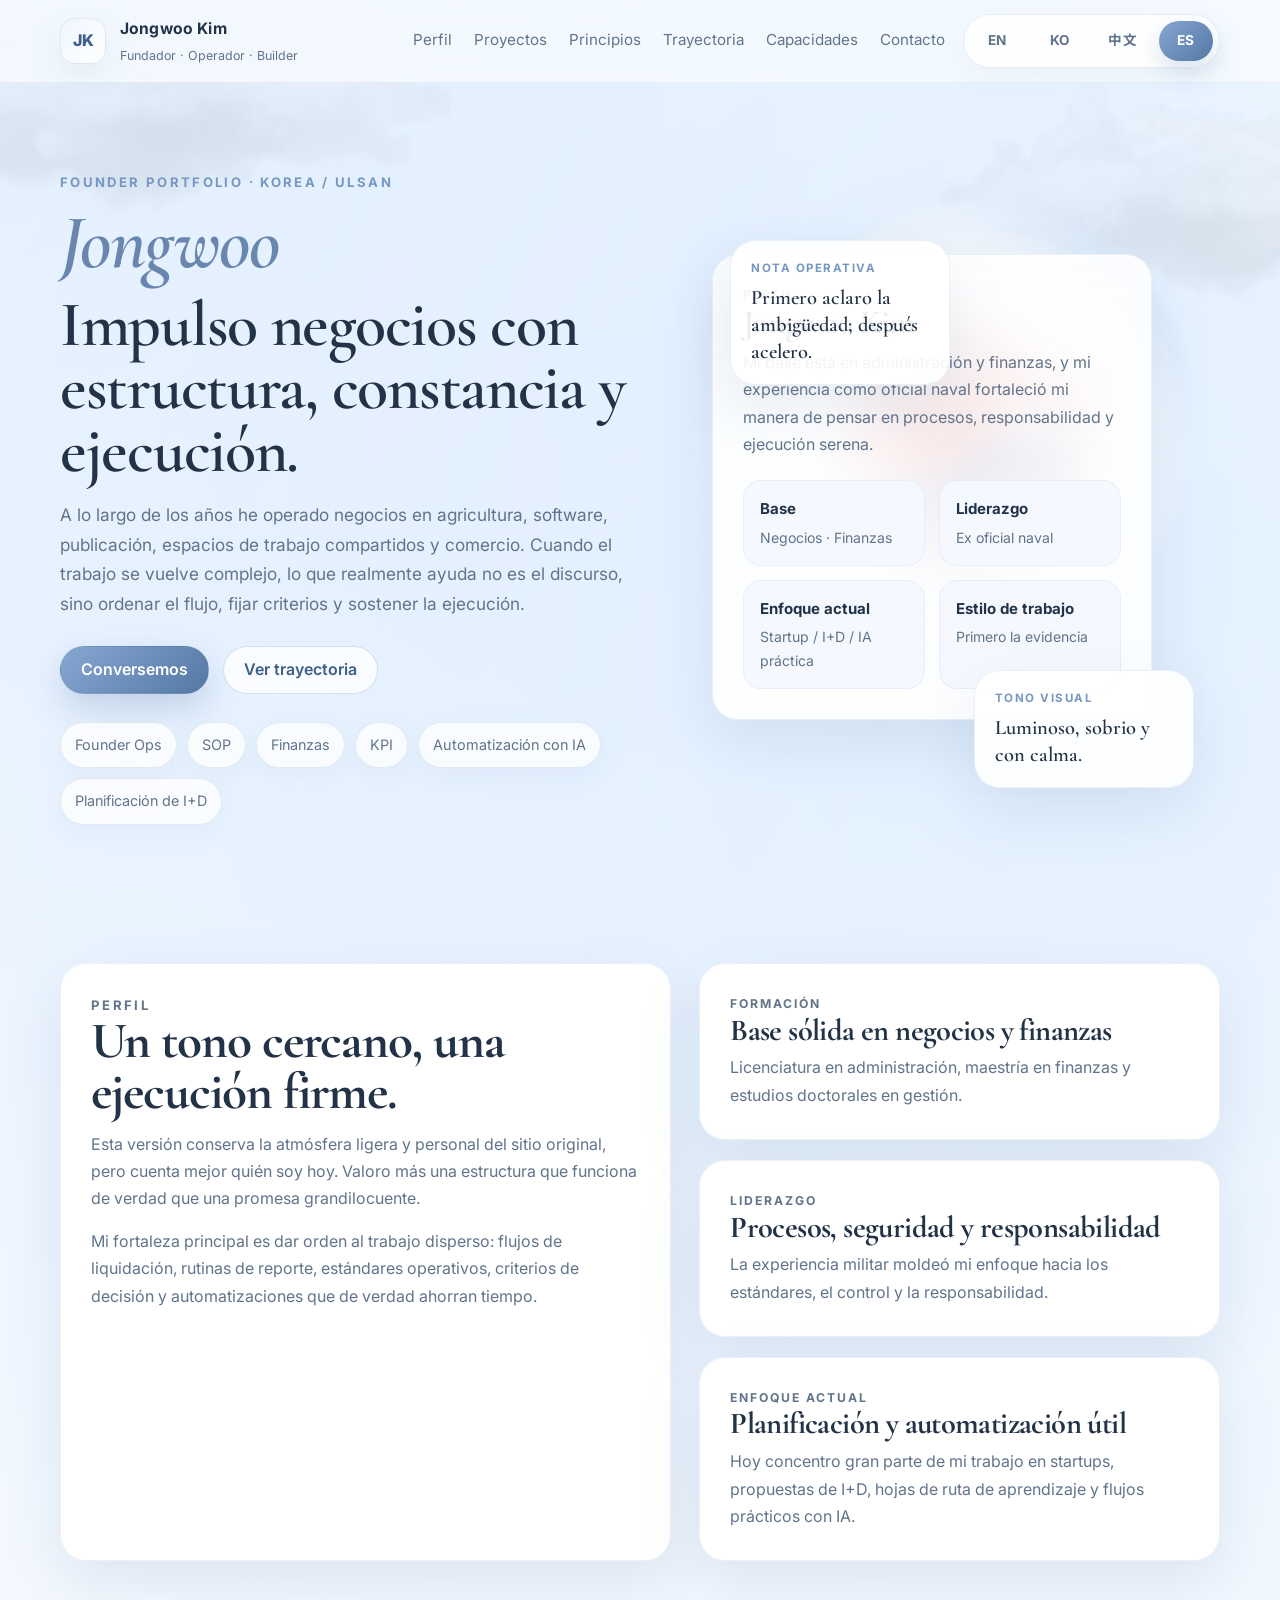
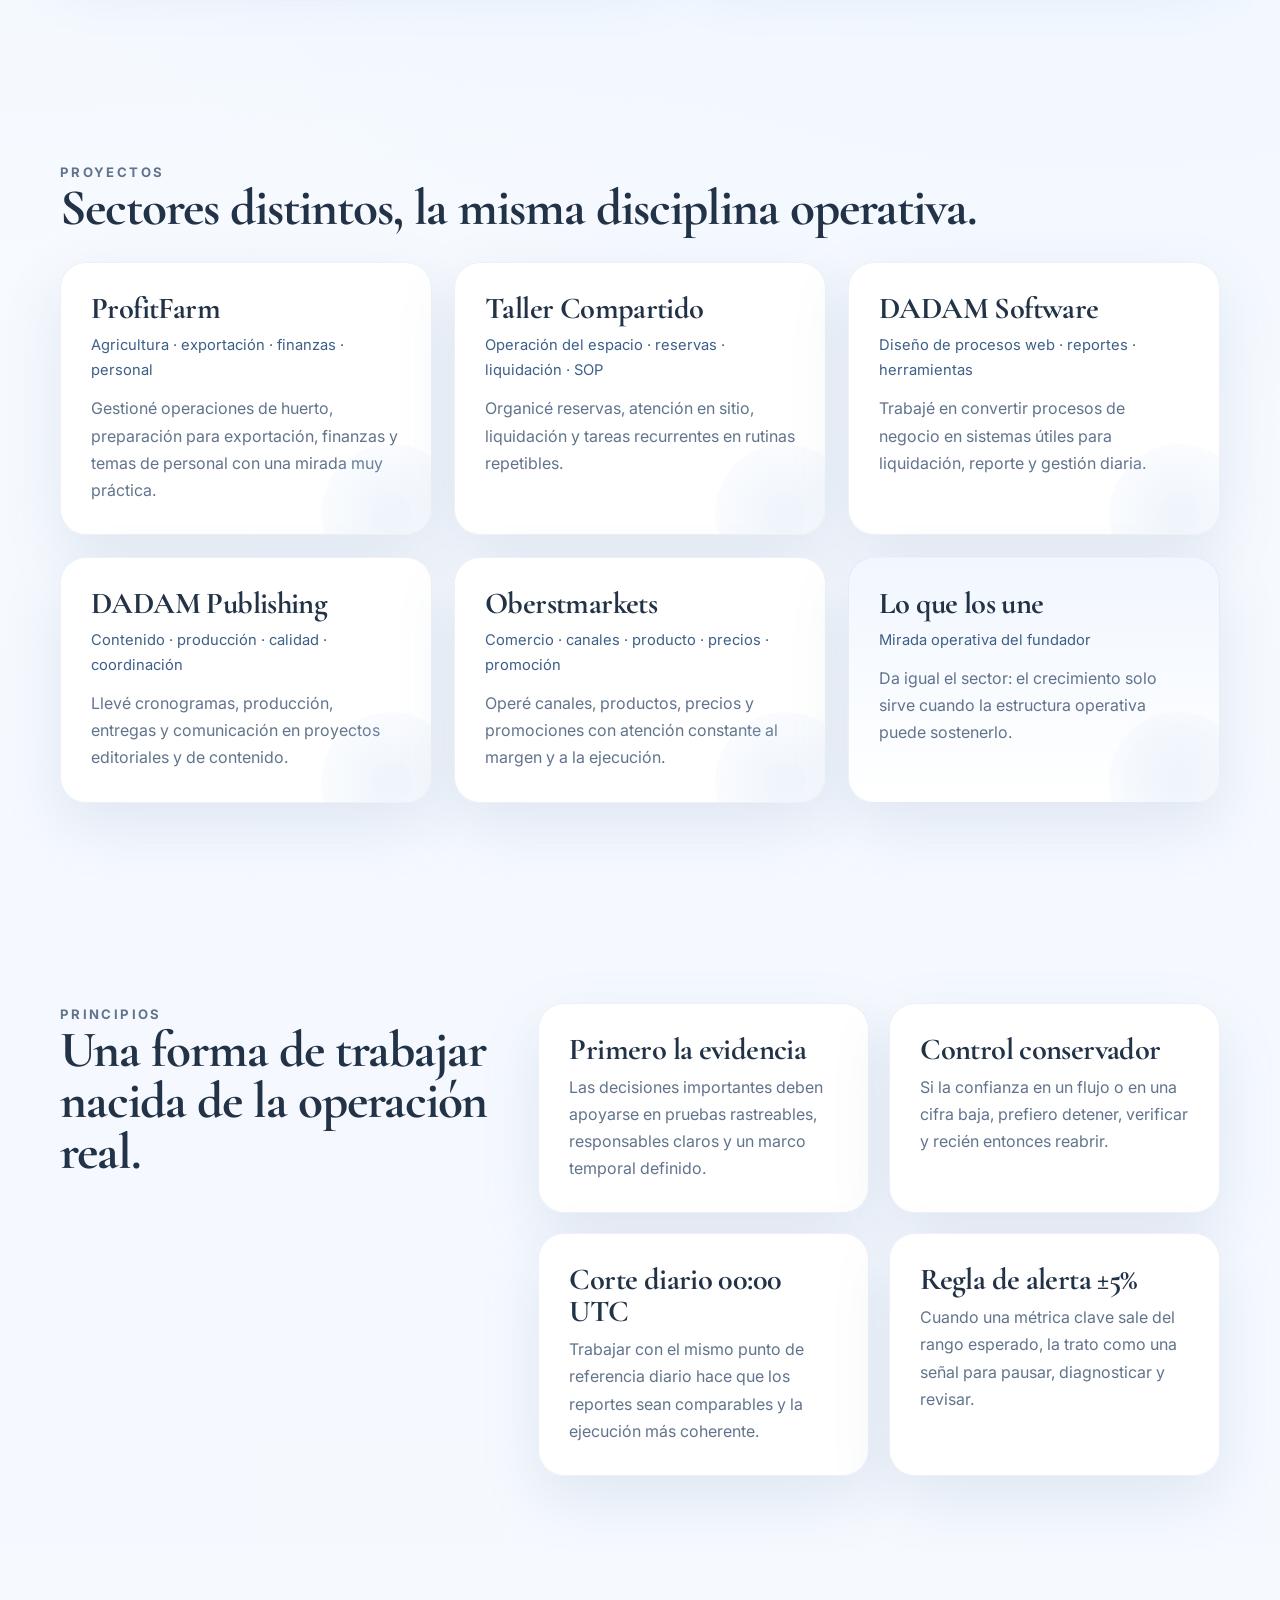
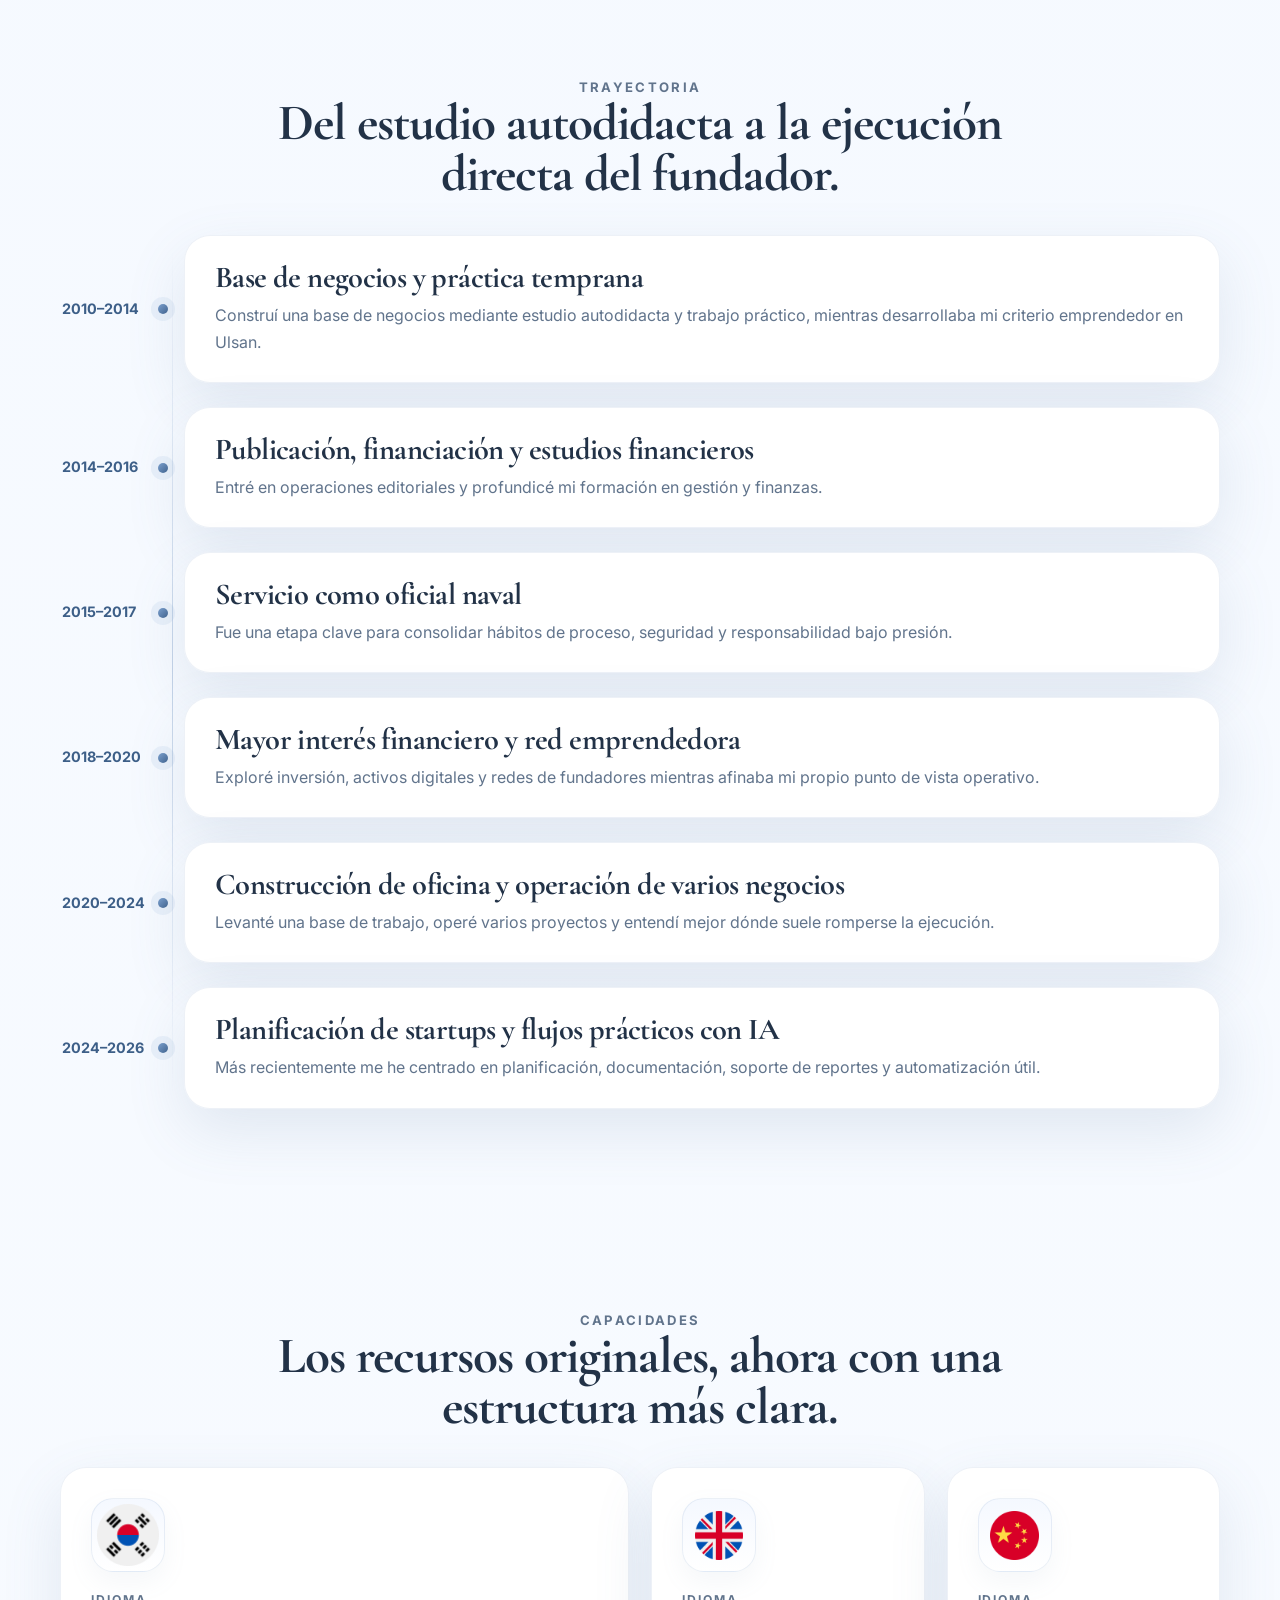
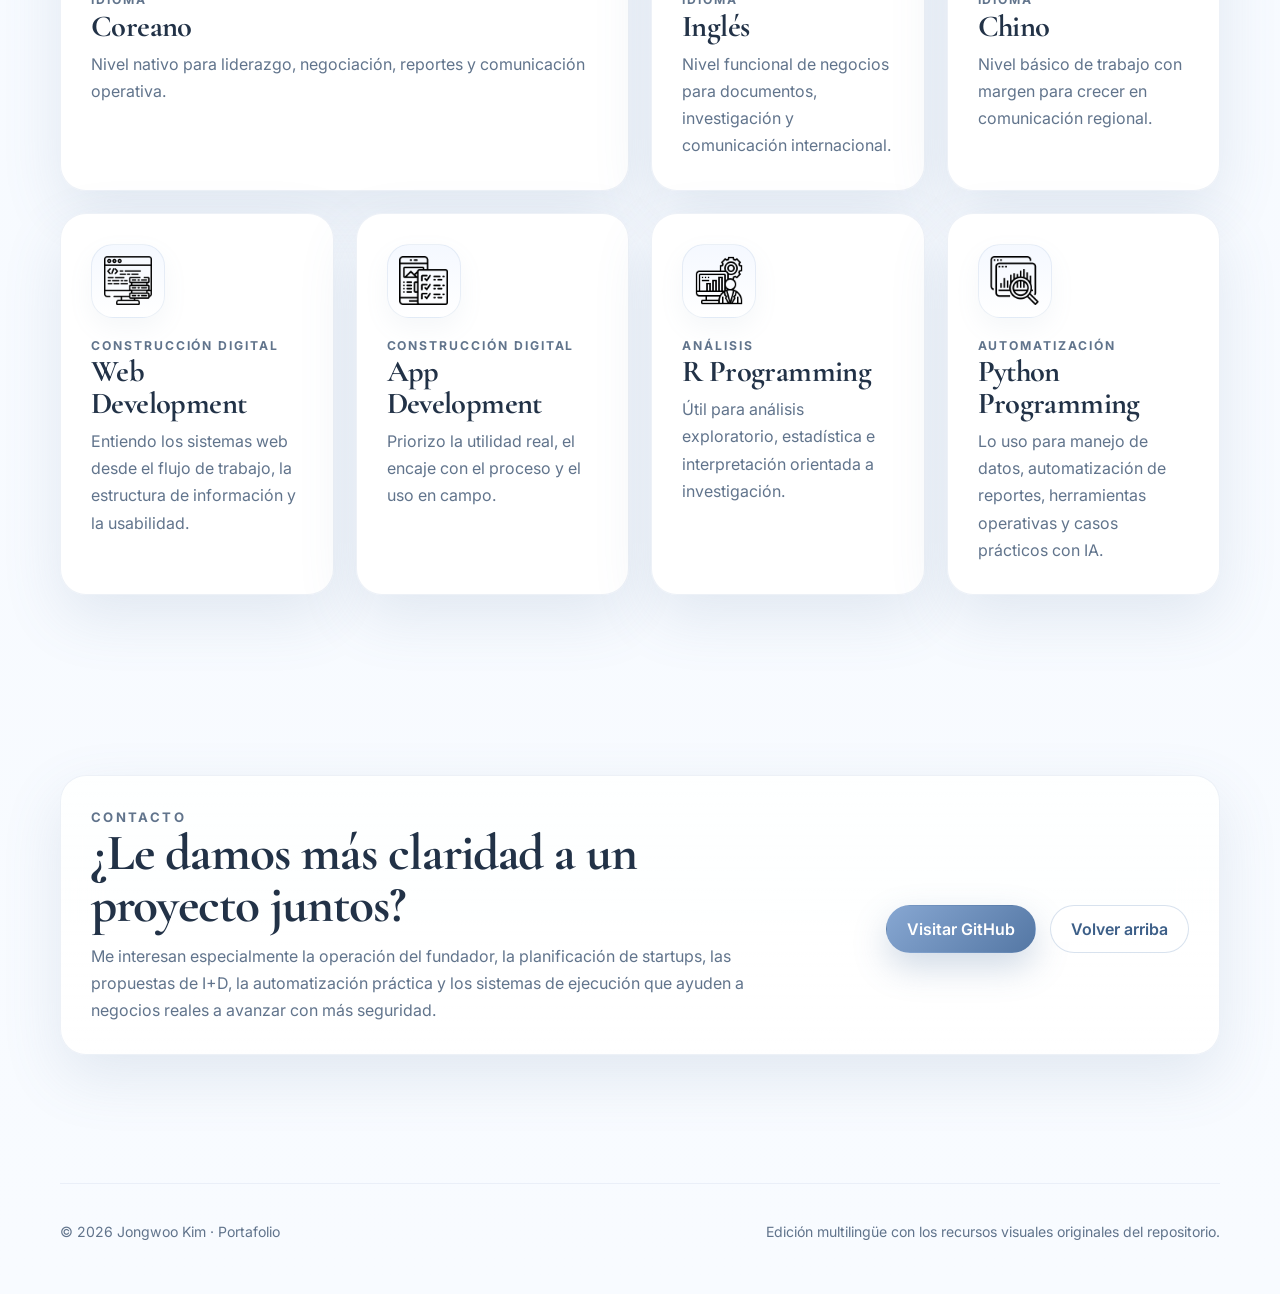
==== es.html @ b029799a "Add files via upload" ====
<!DOCTYPE html>
<html lang="es">
<head>
  <meta charset="UTF-8" />
  <meta name="viewport" content="width=device-width, initial-scale=1.0" />
  <meta name="description" content="Jongwoo Kim es un fundador y operador con base en Ulsan, Corea, enfocado en operaciones, finanzas, planificación y automatización práctica." />
  <meta name="theme-color" content="#f7fbff" />
  <title>Jongwoo Kim | Fundador · Operador · Builder</title>
  <link rel="preconnect" href="https://fonts.googleapis.com">
  <link rel="preconnect" href="https://fonts.gstatic.com" crossorigin>
  <link href="https://fonts.googleapis.com/css2?family=Cormorant+Garamond:wght@500;600;700&family=Inter:wght@400;500;600;700;800&family=Nanum+Brush+Script&family=Noto+Sans+KR:wght@400;500;700&family=Noto+Sans+SC:wght@400;500;700&family=Noto+Serif+SC:wght@500;600;700&display=swap" rel="stylesheet">
  <link rel="icon" type="image/svg+xml" href="img/favicon.svg" />
  <link rel="stylesheet" href="css/styles.css" />
</head>
<body>
  <div class="site-noise" aria-hidden="true"></div>
  <img class="sky-cloud cloud-left" src="img/cloud.png" alt="" aria-hidden="true" />
  <img class="sky-cloud cloud-right" src="img/cloud.png" alt="" aria-hidden="true" />

  <header class="site-header">
    <div class="container header-inner">
      <a class="brand" href="#top" aria-label="Go to top">
        <span class="brand-mark">JK</span>
        <span class="brand-copy">
          <strong>Jongwoo Kim</strong>
          <small>Fundador · Operador · Builder</small>
        </span>
      </a>
      <div class="header-tools">
        <nav class="main-nav">
          <a href="#hello">Perfil</a>
          <a href="#ventures">Proyectos</a>
          <a href="#principles">Principios</a>
          <a href="#journey">Trayectoria</a>
          <a href="#skills">Capacidades</a>
          <a href="#contact">Contacto</a>
        </nav>
        <div class="lang-switch" aria-label="Idioma">
          <a class="lang-chip" href="index.html">EN</a>
          <a class="lang-chip" href="ko.html">KO</a>
          <a class="lang-chip" href="zh.html">中文</a>
          <a class="lang-chip active" href="es.html" aria-current="page">ES</a>
        </div>
      </div>
    </div>
  </header>

  <main id="top">
    <section class="hero section">
      <div class="container hero-grid">
        <div class="hero-copy">
          <p class="eyebrow">Founder portfolio · Korea / Ulsan</p>
          <p class="script-title">Jongwoo</p>
          <h1>Impulso negocios con estructura, constancia y ejecución.</h1>
          <p class="lead">A lo largo de los años he operado negocios en agricultura, software, publicación, espacios de trabajo compartidos y comercio. Cuando el trabajo se vuelve complejo, lo que realmente ayuda no es el discurso, sino ordenar el flujo, fijar criterios y sostener la ejecución.</p>
          <div class="hero-actions">
            <a class="button primary" href="#contact">Conversemos</a>
            <a class="button secondary" href="#journey">Ver trayectoria</a>
          </div>
          <div class="tag-row">
            <span>Founder Ops</span><span>SOP</span><span>Finanzas</span><span>KPI</span><span>Automatización con IA</span><span>Planificación de I+D</span>
          </div>
        </div>

        <div class="hero-visual">
          <div class="hero-orb"></div>
          <div class="profile-shell">
            <div class="flag-plate">
              <img src="img/korean_flag.png" alt="Korean identity motif" />
            </div>
            <div class="profile-card card glass">
              <p class="card-label">Perfil</p>
              <h2>Jongwoo Kim</h2>
              <p>Mi base está en administración y finanzas, y mi experiencia como oficial naval fortaleció mi manera de pensar en procesos, responsabilidad y ejecución serena.</p>
              <div class="mini-grid">
                <article>
                  <strong>Base</strong>
                  <span>Negocios · Finanzas</span>
                </article>
                <article>
                  <strong>Liderazgo</strong>
                  <span>Ex oficial naval</span>
                </article>
                <article>
                  <strong>Enfoque actual</strong>
                  <span>Startup / I+D / IA práctica</span>
                </article>
                <article>
                  <strong>Estilo de trabajo</strong>
                  <span>Primero la evidencia</span>
                </article>
              </div>
            </div>
            <div class="floating-card floating-a card">
              <span>Nota operativa</span>
              <strong>Primero aclaro la ambigüedad; después acelero.</strong>
            </div>
            <div class="floating-card floating-b card">
              <span>Tono visual</span>
              <strong>Luminoso, sobrio y con calma.</strong>
            </div>
          </div>
        </div>
      </div>
    </section>

    <section class="section intro-band" id="hello">
      <div class="container split-grid">
        <article class="card intro-card">
          <p class="eyebrow">Perfil</p>
          <h2>Un tono cercano, una ejecución firme.</h2>
          <p>Esta versión conserva la atmósfera ligera y personal del sitio original, pero cuenta mejor quién soy hoy. Valoro más una estructura que funciona de verdad que una promesa grandilocuente.</p>
          <p>Mi fortaleza principal es dar orden al trabajo disperso: flujos de liquidación, rutinas de reporte, estándares operativos, criterios de decisión y automatizaciones que de verdad ahorran tiempo.</p>
        </article>

        <div class="stacked-info">
          <article class="card soft-card">
            <p class="card-label">Formación</p>
            <h3>Base sólida en negocios y finanzas</h3>
            <p>Licenciatura en administración, maestría en finanzas y estudios doctorales en gestión.</p>
          </article>
          <article class="card soft-card">
            <p class="card-label">Liderazgo</p>
            <h3>Procesos, seguridad y responsabilidad</h3>
            <p>La experiencia militar moldeó mi enfoque hacia los estándares, el control y la responsabilidad.</p>
          </article>
          <article class="card soft-card">
            <p class="card-label">Enfoque actual</p>
            <h3>Planificación y automatización útil</h3>
            <p>Hoy concentro gran parte de mi trabajo en startups, propuestas de I+D, hojas de ruta de aprendizaje y flujos prácticos con IA.</p>
          </article>
        </div>
      </div>
    </section>

    <section class="section" id="ventures">
      <div class="container">
        <div class="section-heading">
          <p class="eyebrow">Proyectos</p>
          <h2>Sectores distintos, la misma disciplina operativa.</h2>
        </div>
        <div class="venture-grid">
          <article class="card venture-card">
            <h3>ProfitFarm</h3>
            <p class="venture-role">Agricultura · exportación · finanzas · personal</p>
            <p>Gestioné operaciones de huerto, preparación para exportación, finanzas y temas de personal con una mirada muy práctica.</p>
          </article>
          <article class="card venture-card">
            <h3>Taller Compartido</h3>
            <p class="venture-role">Operación del espacio · reservas · liquidación · SOP</p>
            <p>Organicé reservas, atención en sitio, liquidación y tareas recurrentes en rutinas repetibles.</p>
          </article>
          <article class="card venture-card">
            <h3>DADAM Software</h3>
            <p class="venture-role">Diseño de procesos web · reportes · herramientas</p>
            <p>Trabajé en convertir procesos de negocio en sistemas útiles para liquidación, reporte y gestión diaria.</p>
          </article>
          <article class="card venture-card">
            <h3>DADAM Publishing</h3>
            <p class="venture-role">Contenido · producción · calidad · coordinación</p>
            <p>Llevé cronogramas, producción, entregas y comunicación en proyectos editoriales y de contenido.</p>
          </article>
          <article class="card venture-card">
            <h3>Oberstmarkets</h3>
            <p class="venture-role">Comercio · canales · producto · precios · promoción</p>
            <p>Operé canales, productos, precios y promociones con atención constante al margen y a la ejecución.</p>
          </article>
          <article class="card venture-card featured-venture">
            <h3>Lo que los une</h3>
            <p class="venture-role">Mirada operativa del fundador</p>
            <p>Da igual el sector: el crecimiento solo sirve cuando la estructura operativa puede sostenerlo.</p>
          </article>
        </div>
      </div>
    </section>

    <section class="section principles-section" id="principles">
      <div class="container principles-grid">
        <div class="section-heading left-tight">
          <p class="eyebrow">Principios</p>
          <h2>Una forma de trabajar nacida de la operación real.</h2>
        </div>
        <div class="principles-list">
          <article class="card principle-card">
            <h3>Primero la evidencia</h3>
            <p>Las decisiones importantes deben apoyarse en pruebas rastreables, responsables claros y un marco temporal definido.</p>
          </article>
          <article class="card principle-card">
            <h3>Control conservador</h3>
            <p>Si la confianza en un flujo o en una cifra baja, prefiero detener, verificar y recién entonces reabrir.</p>
          </article>
          <article class="card principle-card">
            <h3>Corte diario 00:00 UTC</h3>
            <p>Trabajar con el mismo punto de referencia diario hace que los reportes sean comparables y la ejecución más coherente.</p>
          </article>
          <article class="card principle-card">
            <h3>Regla de alerta ±5%</h3>
            <p>Cuando una métrica clave sale del rango esperado, la trato como una señal para pausar, diagnosticar y revisar.</p>
          </article>
        </div>
      </div>
    </section>

    <section class="section timeline-section" id="journey">
      <div class="container">
        <div class="section-heading centered">
          <p class="eyebrow">Trayectoria</p>
          <h2>Del estudio autodidacta a la ejecución directa del fundador.</h2>
        </div>

        <div class="timeline">
          <article class="timeline-item">
            <div class="year">2010–2014</div>
            <div class="timeline-card card">
              <h3>Base de negocios y práctica temprana</h3>
              <p>Construí una base de negocios mediante estudio autodidacta y trabajo práctico, mientras desarrollaba mi criterio emprendedor en Ulsan.</p>
            </div>
          </article>
          <article class="timeline-item">
            <div class="year">2014–2016</div>
            <div class="timeline-card card">
              <h3>Publicación, financiación y estudios financieros</h3>
              <p>Entré en operaciones editoriales y profundicé mi formación en gestión y finanzas.</p>
            </div>
          </article>
          <article class="timeline-item">
            <div class="year">2015–2017</div>
            <div class="timeline-card card">
              <h3>Servicio como oficial naval</h3>
              <p>Fue una etapa clave para consolidar hábitos de proceso, seguridad y responsabilidad bajo presión.</p>
            </div>
          </article>
          <article class="timeline-item">
            <div class="year">2018–2020</div>
            <div class="timeline-card card">
              <h3>Mayor interés financiero y red emprendedora</h3>
              <p>Exploré inversión, activos digitales y redes de fundadores mientras afinaba mi propio punto de vista operativo.</p>
            </div>
          </article>
          <article class="timeline-item">
            <div class="year">2020–2024</div>
            <div class="timeline-card card">
              <h3>Construcción de oficina y operación de varios negocios</h3>
              <p>Levanté una base de trabajo, operé varios proyectos y entendí mejor dónde suele romperse la ejecución.</p>
            </div>
          </article>
          <article class="timeline-item">
            <div class="year">2024–2026</div>
            <div class="timeline-card card">
              <h3>Planificación de startups y flujos prácticos con IA</h3>
              <p>Más recientemente me he centrado en planificación, documentación, soporte de reportes y automatización útil.</p>
            </div>
          </article>
        </div>
      </div>
    </section>

    <section class="section skills-section" id="skills">
      <div class="container">
        <div class="section-heading centered">
          <p class="eyebrow">Capacidades</p>
          <h2>Los recursos originales, ahora con una estructura más clara.</h2>
        </div>

        <div class="skills-cluster">
          <article class="card media-card wide">
            <div class="media-icon flag-korea">
              <img src="img/south-korea.png" alt="Coreano" />
            </div>
            <div>
              <p class="card-label">Idioma</p>
              <h3>Coreano</h3>
              <p>Nivel nativo para liderazgo, negociación, reportes y comunicación operativa.</p>
            </div>
          </article>
          <article class="card media-card">
            <div class="media-icon">
              <img src="img/united-kingdom.png" alt="Inglés" />
            </div>
            <div>
              <p class="card-label">Idioma</p>
              <h3>Inglés</h3>
              <p>Nivel funcional de negocios para documentos, investigación y comunicación internacional.</p>
            </div>
          </article>
          <article class="card media-card">
            <div class="media-icon">
              <img src="img/china.png" alt="Chino" />
            </div>
            <div>
              <p class="card-label">Idioma</p>
              <h3>Chino</h3>
              <p>Nivel básico de trabajo con margen para crecer en comunicación regional.</p>
            </div>
          </article>
          <article class="card media-card">
            <div class="media-icon mono-icon">
              <img src="img/web-design.png" alt="Web Development" />
            </div>
            <div>
              <p class="card-label">Construcción digital</p>
              <h3>Web Development</h3>
              <p>Entiendo los sistemas web desde el flujo de trabajo, la estructura de información y la usabilidad.</p>
            </div>
          </article>
          <article class="card media-card">
            <div class="media-icon mono-icon">
              <img src="img/app-design.png" alt="App Development" />
            </div>
            <div>
              <p class="card-label">Construcción digital</p>
              <h3>App Development</h3>
              <p>Priorizo la utilidad real, el encaje con el proceso y el uso en campo.</p>
            </div>
          </article>
          <article class="card media-card">
            <div class="media-icon mono-icon">
              <img src="img/R-programming.png" alt="R Programming" />
            </div>
            <div>
              <p class="card-label">Análisis</p>
              <h3>R Programming</h3>
              <p>Útil para análisis exploratorio, estadística e interpretación orientada a investigación.</p>
            </div>
          </article>
          <article class="card media-card">
            <div class="media-icon mono-icon">
              <img src="img/Python-programming.png" alt="Python Programming" />
            </div>
            <div>
              <p class="card-label">Automatización</p>
              <h3>Python Programming</h3>
              <p>Lo uso para manejo de datos, automatización de reportes, herramientas operativas y casos prácticos con IA.</p>
            </div>
          </article>
        </div>
      </div>
    </section>

    <section class="section contact-section" id="contact">
      <div class="container">
        <div class="contact-card card glass">
          <div>
            <p class="eyebrow">Contacto</p>
            <h2>¿Le damos más claridad a un proyecto juntos?</h2>
            <p>Me interesan especialmente la operación del fundador, la planificación de startups, las propuestas de I+D, la automatización práctica y los sistemas de ejecución que ayuden a negocios reales a avanzar con más seguridad.</p>
          </div>
          <div class="contact-actions">
            <a class="button primary" href="https://github.com/oberstmarkts" target="_blank" rel="noreferrer">Visitar GitHub</a>
            <a class="button secondary" href="#top">Volver arriba</a>
          </div>
        </div>
      </div>
    </section>
  </main>

  <footer class="site-footer">
    <div class="container footer-inner">
      <p>© 2026 Jongwoo Kim · Portafolio</p>
      <p>Edición multilingüe con los recursos visuales originales del repositorio.</p>
    </div>
  </footer>
</body>
</html>
---- css/styles.css ----
:root {
  --bg: #f8fbff;
  --bg-soft: #ffffff;
  --bg-alt: #eef5ff;
  --surface: rgba(255, 255, 255, 0.88);
  --surface-strong: rgba(255, 255, 255, 0.97);
  --line: rgba(146, 170, 205, 0.24);
  --line-strong: rgba(146, 170, 205, 0.42);
  --text: #223247;
  --muted: #61748c;
  --accent: #7597c2;
  --accent-deep: #3d5f88;
  --shadow: 0 22px 60px rgba(90, 118, 156, 0.14);
  --radius-xl: 36px;
  --radius-lg: 26px;
  --radius-md: 18px;
  --container: min(1160px, calc(100% - 40px));
}

* { box-sizing: border-box; }
html { scroll-behavior: smooth; }
body {
  margin: 0;
  color: var(--text);
  background:
    radial-gradient(circle at top left, rgba(179, 211, 255, 0.28), transparent 30%),
    radial-gradient(circle at 85% 10%, rgba(211, 233, 255, 0.5), transparent 26%),
    linear-gradient(180deg, #fbfdff 0%, #f5f9ff 42%, #f8fbff 100%);
  font-family: 'Inter', system-ui, -apple-system, BlinkMacSystemFont, 'Segoe UI', sans-serif;
  line-height: 1.7;
  overflow-x: hidden;
}

a { color: inherit; text-decoration: none; }
img { max-width: 100%; display: block; }

.site-noise {
  position: fixed;
  inset: 0;
  pointer-events: none;
  opacity: 0.08;
  background-image:
    linear-gradient(rgba(255,255,255,0.36) 1px, transparent 1px),
    linear-gradient(90deg, rgba(255,255,255,0.36) 1px, transparent 1px);
  background-size: 26px 26px;
  mask-image: radial-gradient(circle at center, black 58%, transparent 100%);
}

.sky-cloud {
  position: fixed;
  z-index: 0;
  opacity: 0.14;
  pointer-events: none;
  filter: blur(0.6px);
}

.cloud-left {
  top: -2rem;
  left: -9rem;
  width: 38rem;
}

.cloud-right {
  top: 5rem;
  right: -12rem;
  width: 34rem;
  transform: scaleX(-1);
}

.container {
  width: var(--container);
  margin: 0 auto;
  position: relative;
  z-index: 1;
}

.section {
  position: relative;
  padding: 100px 0;
}

.site-header {
  position: sticky;
  top: 0;
  z-index: 30;
  backdrop-filter: blur(18px);
  background: rgba(248, 252, 255, 0.72);
  border-bottom: 1px solid rgba(146, 170, 205, 0.14);
}

.header-inner {
  display: flex;
  align-items: center;
  justify-content: space-between;
  min-height: 82px;
  gap: 20px;
}

.brand {
  display: inline-flex;
  align-items: center;
  gap: 14px;
}

.brand-mark {
  width: 46px;
  height: 46px;
  display: inline-grid;
  place-items: center;
  border-radius: 15px;
  background: linear-gradient(135deg, #eff5ff 0%, #ffffff 100%);
  border: 1px solid var(--line);
  box-shadow: 0 10px 30px rgba(126, 149, 179, 0.12);
  font-weight: 800;
  color: var(--accent-deep);
}

.brand-copy {
  display: grid;
  gap: 2px;
}

.brand-copy strong {
  font-size: 0.98rem;
  letter-spacing: 0.01em;
}

.brand-copy small {
  font-size: 0.78rem;
  color: var(--muted);
}

.main-nav {
  display: flex;
  align-items: center;
  gap: 22px;
  color: var(--muted);
  font-size: 0.95rem;
}

.main-nav a {
  position: relative;
  padding-bottom: 2px;
}

.main-nav a::after {
  content: "";
  position: absolute;
  left: 0;
  bottom: -4px;
  width: 100%;
  height: 1px;
  background: linear-gradient(90deg, rgba(117,151,194,0), rgba(117,151,194,0.9), rgba(117,151,194,0));
  transform: scaleX(0);
  transform-origin: center;
  transition: transform 0.25s ease;
}

.main-nav a:hover::after { transform: scaleX(1); }

.hero {
  padding-top: 88px;
  padding-bottom: 88px;
}

.hero-grid {
  display: grid;
  grid-template-columns: 1.08fr 0.92fr;
  gap: 56px;
  align-items: center;
}

.eyebrow {
  margin: 0 0 14px;
  font-size: 0.82rem;
  font-weight: 700;
  letter-spacing: 0.18em;
  text-transform: uppercase;
  color: var(--accent);
}

.script-title {
  margin: 0;
  font-family: 'Nanum Brush Script', cursive;
  font-size: clamp(3rem, 6vw, 5.6rem);
  line-height: 0.95;
  color: #6987ae;
}

.hero h1,
.section-heading h2,
.intro-card h2,
.contact-card h2,
.principle-card h3,
.timeline-card h3,
.media-card h3,
.venture-card h3,
.soft-card h3,
.profile-card h2 {
  font-family: 'Cormorant Garamond', Georgia, serif;
  letter-spacing: -0.02em;
}

.hero h1 {
  margin: 14px 0 18px;
  font-size: clamp(2.8rem, 5vw, 5rem);
  line-height: 0.98;
  font-weight: 600;
}

.hero h1 span {
  color: var(--accent-deep);
}

.lead {
  max-width: 640px;
  font-size: 1.08rem;
  color: var(--muted);
}

.hero-actions,
.contact-actions {
  display: flex;
  flex-wrap: wrap;
  gap: 14px;
  margin-top: 28px;
}

.button {
  display: inline-flex;
  align-items: center;
  justify-content: center;
  min-height: 48px;
  padding: 0 20px;
  border-radius: 999px;
  font-weight: 600;
  border: 1px solid transparent;
  transition: transform 0.2s ease, box-shadow 0.2s ease, background 0.2s ease;
}

.button:hover {
  transform: translateY(-2px);
}

.button.primary {
  color: white;
  background: linear-gradient(135deg, #87a7d2 0%, #5477a4 100%);
  box-shadow: 0 14px 34px rgba(86, 121, 167, 0.28);
}

.button.secondary {
  color: var(--accent-deep);
  background: rgba(255, 255, 255, 0.78);
  border-color: rgba(117, 151, 194, 0.28);
}

.tag-row {
  display: flex;
  flex-wrap: wrap;
  gap: 10px;
  margin-top: 28px;
}

.tag-row span {
  padding: 10px 14px;
  border-radius: 999px;
  background: rgba(255, 255, 255, 0.76);
  border: 1px solid var(--line);
  color: var(--muted);
  font-size: 0.9rem;
  box-shadow: 0 8px 24px rgba(126, 149, 179, 0.08);
}

.hero-visual {
  position: relative;
  min-height: 620px;
}

.hero-orb {
  position: absolute;
  inset: 2% 5% auto auto;
  width: 430px;
  height: 430px;
  border-radius: 50%;
  background: radial-gradient(circle at 35% 35%, rgba(255,255,255,0.96), rgba(216,231,249,0.62) 55%, rgba(207,224,246,0) 74%);
  filter: blur(2px);
}

.profile-shell {
  position: absolute;
  inset: 0;
}

.flag-plate {
  position: absolute;
  top: 42px;
  right: 30px;
  width: min(84%, 470px);
  aspect-ratio: 1 / 1;
  display: grid;
  place-items: center;
  border-radius: 50%;
  background: radial-gradient(circle at center, rgba(255,255,255,0.9), rgba(255,255,255,0.36) 62%, rgba(255,255,255,0) 74%);
}

.flag-plate img {
  width: 86%;
  filter: drop-shadow(0 24px 42px rgba(109, 128, 157, 0.12));
  opacity: 0.9;
}

.card {
  background: var(--surface-strong);
  border: 1px solid rgba(146, 170, 205, 0.16);
  border-radius: var(--radius-lg);
  box-shadow: var(--shadow);
}

.glass {
  background: linear-gradient(180deg, rgba(255,255,255,0.84) 0%, rgba(255,255,255,0.94) 100%);
  backdrop-filter: blur(18px);
}

.profile-card {
  position: absolute;
  bottom: 88px;
  left: 0;
  width: min(88%, 440px);
  padding: 30px;
}

.card-label {
  margin: 0 0 8px;
  font-size: 0.76rem;
  font-weight: 700;
  letter-spacing: 0.16em;
  text-transform: uppercase;
  color: var(--accent);
}

.profile-card h2 {
  margin: 0 0 10px;
  font-size: 2.1rem;
  line-height: 1;
}

.profile-card p {
  margin: 0;
  color: var(--muted);
}

.mini-grid {
  display: grid;
  grid-template-columns: repeat(2, minmax(0, 1fr));
  gap: 14px;
  margin-top: 22px;
}

.mini-grid article {
  padding: 15px 16px;
  border-radius: 18px;
  background: rgba(245, 249, 255, 0.94);
  border: 1px solid rgba(146, 170, 205, 0.14);
}

.mini-grid strong {
  display: block;
  font-size: 0.94rem;
}

.mini-grid span {
  display: block;
  margin-top: 4px;
  color: var(--muted);
  font-size: 0.88rem;
}

.floating-card {
  position: absolute;
  padding: 18px 20px;
  width: 220px;
  background: rgba(255, 255, 255, 0.92);
}

.floating-card span {
  display: block;
  font-size: 0.72rem;
  font-weight: 700;
  letter-spacing: 0.13em;
  text-transform: uppercase;
  color: var(--accent);
  margin-bottom: 6px;
}

.floating-card strong {
  font-family: 'Cormorant Garamond', Georgia, serif;
  font-size: 1.28rem;
  line-height: 1.15;
  font-weight: 600;
}

.floating-a {
  top: 52px;
  left: 18px;
}

.floating-b {
  bottom: 20px;
  right: 26px;
}

.intro-band {
  padding-top: 50px;
}

.split-grid {
  display: grid;
  grid-template-columns: 1.08fr 0.92fr;
  gap: 28px;
}

.intro-card,
.soft-card,
.venture-card,
.principle-card,
.timeline-card,
.media-card,
.contact-card {
  padding: 30px;
}

.intro-card h2,
.section-heading h2,
.contact-card h2 {
  margin: 0 0 12px;
  font-size: clamp(2rem, 4vw, 3.5rem);
  line-height: 1;
}

.intro-card p,
.soft-card p,
.venture-card p,
.principle-card p,
.timeline-card p,
.media-card p,
.contact-card p,
.section-heading p {
  margin: 0;
  color: var(--muted);
}

.stacked-info {
  display: grid;
  gap: 20px;
}

.soft-card h3,
.venture-card h3,
.principle-card h3,
.timeline-card h3,
.media-card h3 {
  margin: 0 0 8px;
  font-size: 1.9rem;
  line-height: 1.05;
}

.section-heading {
  margin-bottom: 28px;
}

.section-heading.centered {
  text-align: center;
  max-width: 820px;
  margin: 0 auto 34px;
}

.left-tight {
  margin-bottom: 0;
}

.venture-grid,
.skills-cluster {
  display: grid;
  grid-template-columns: repeat(3, minmax(0, 1fr));
  gap: 22px;
}

.venture-card {
  position: relative;
  min-height: 240px;
  overflow: hidden;
}

.venture-card::before {
  content: "";
  position: absolute;
  inset: auto -30px -50px auto;
  width: 140px;
  height: 140px;
  border-radius: 50%;
  background: radial-gradient(circle, rgba(186,211,243,0.24), rgba(186,211,243,0));
}

.venture-role {
  margin-bottom: 12px !important;
  color: var(--accent-deep) !important;
  font-size: 0.92rem;
}

.featured-venture {
  background: linear-gradient(180deg, rgba(241,247,255,0.98), rgba(255,255,255,0.98));
}

.principles-grid {
  display: grid;
  grid-template-columns: 0.8fr 1.2fr;
  gap: 24px;
  align-items: start;
}

.principles-list {
  display: grid;
  grid-template-columns: repeat(2, minmax(0, 1fr));
  gap: 20px;
}

.principle-card {
  min-height: 200px;
}

.timeline {
  position: relative;
  display: grid;
  gap: 24px;
  margin-top: 28px;
}

.timeline::before {
  content: "";
  position: absolute;
  left: 112px;
  top: 16px;
  bottom: 16px;
  width: 1px;
  background: linear-gradient(180deg, rgba(117,151,194,0), rgba(117,151,194,0.4), rgba(117,151,194,0));
}

.timeline-item {
  display: grid;
  grid-template-columns: 90px 1fr;
  gap: 34px;
  align-items: center;
}

.year {
  position: relative;
  font-size: 0.9rem;
  font-weight: 700;
  color: var(--accent-deep);
  padding-left: 2px;
}

.year::after {
  content: "";
  position: absolute;
  top: 50%;
  right: -18px;
  width: 10px;
  height: 10px;
  border-radius: 50%;
  background: linear-gradient(135deg, #7ba0ce, #40638e);
  transform: translateY(-50%);
  box-shadow: 0 0 0 7px rgba(123,160,206,0.12);
}

.timeline-card {
  padding-top: 26px;
  padding-bottom: 26px;
}

.skills-cluster {
  grid-template-columns: repeat(4, minmax(0, 1fr));
  align-items: stretch;
}

.media-card {
  display: flex;
  flex-direction: column;
  gap: 18px;
  min-height: 265px;
}

.media-card.wide {
  grid-column: span 2;
}

.media-icon {
  width: 74px;
  height: 74px;
  display: grid;
  place-items: center;
  border-radius: 22px;
  background: linear-gradient(180deg, rgba(244,248,255,0.95), rgba(255,255,255,0.95));
  border: 1px solid rgba(146,170,205,0.18);
  box-shadow: 0 10px 24px rgba(126, 149, 179, 0.08);
}

.media-icon img {
  width: 68%;
  height: 68%;
  object-fit: contain;
}

.flag-korea img {
  width: 86%;
  height: 86%;
}

.mono-icon img {
  filter: saturate(0) brightness(0.45);
}

.contact-section {
  padding-top: 80px;
}

.contact-card {
  display: flex;
  align-items: center;
  justify-content: space-between;
  gap: 28px;
}

.site-footer {
  padding: 28px 0 36px;
}

.footer-inner {
  display: flex;
  justify-content: space-between;
  gap: 20px;
  color: var(--muted);
  font-size: 0.88rem;
  border-top: 1px solid rgba(146, 170, 205, 0.14);
  padding-top: 22px;
}

.card,
.button,
.brand-mark,
.tag-row span,
.media-icon,
.main-nav a::after {
  transition: all 0.25s ease;
}

.card:hover {
  transform: translateY(-4px);
  box-shadow: 0 28px 68px rgba(92, 117, 149, 0.16);
}

@media (max-width: 1080px) {
  .hero-grid,
  .split-grid,
  .principles-grid,
  .contact-card {
    grid-template-columns: 1fr;
  }

  .hero-visual {
    min-height: 560px;
  }

  .venture-grid,
  .skills-cluster {
    grid-template-columns: repeat(2, minmax(0, 1fr));
  }

  .media-card.wide {
    grid-column: span 2;
  }
}

@media (max-width: 820px) {
  .site-header {
    position: static;
  }

  .header-inner {
    flex-direction: column;
    align-items: flex-start;
    padding: 18px 0;
  }

  .main-nav {
    flex-wrap: wrap;
    gap: 14px;
  }

  .hero {
    padding-top: 54px;
  }

  .hero-visual {
    min-height: 520px;
  }

  .profile-card {
    position: relative;
    bottom: auto;
    left: auto;
    width: 100%;
    margin-top: 250px;
  }

  .flag-plate {
    top: 0;
    left: 50%;
    right: auto;
    transform: translateX(-50%);
    width: 320px;
  }

  .floating-a,
  .floating-b {
    width: 190px;
  }

  .timeline::before {
    left: 10px;
  }

  .timeline-item {
    grid-template-columns: 1fr;
    gap: 12px;
    padding-left: 30px;
  }

  .year::after {
    left: -26px;
    right: auto;
  }
}

@media (max-width: 640px) {
  .section {
    padding: 72px 0;
  }

  .hero h1 {
    font-size: 2.5rem;
  }

  .script-title {
    font-size: 3.6rem;
  }

  .venture-grid,
  .skills-cluster,
  .principles-list,
  .mini-grid {
    grid-template-columns: 1fr;
  }

  .media-card.wide {
    grid-column: span 1;
  }

  .hero-visual {
    min-height: 540px;
  }

  .flag-plate {
    width: 270px;
  }

  .floating-a {
    top: 18px;
    left: 0;
  }

  .floating-b {
    right: 0;
    bottom: 18px;
  }

  .floating-card {
    width: 170px;
    padding: 14px 16px;
  }

  .contact-actions,
  .hero-actions,
  .footer-inner {
    flex-direction: column;
    align-items: flex-start;
  }

  .sky-cloud {
    opacity: 0.08;
  }
}



body {
  font-family: 'Inter', 'Noto Sans KR', 'Noto Sans SC', system-ui, -apple-system, BlinkMacSystemFont, 'Segoe UI', sans-serif;
  word-break: keep-all;
}

html[lang="zh-CN"] body {
  word-break: normal;
}

.header-tools {
  display: flex;
  align-items: center;
  gap: 18px;
}

.lang-switch {
  display: inline-flex;
  align-items: center;
  gap: 8px;
  padding: 6px;
  border-radius: 999px;
  background: rgba(255, 255, 255, 0.82);
  border: 1px solid rgba(146, 170, 205, 0.2);
  box-shadow: 0 10px 26px rgba(126, 149, 179, 0.08);
  backdrop-filter: blur(10px);
}

.lang-chip {
  min-width: 54px;
  padding: 8px 14px;
  border-radius: 999px;
  text-align: center;
  font-size: 0.85rem;
  font-weight: 700;
  letter-spacing: 0.02em;
  color: var(--muted);
}

.lang-chip:hover {
  background: rgba(117, 151, 194, 0.08);
  color: var(--accent-deep);
}

.lang-chip.active {
  background: linear-gradient(135deg, #87a7d2 0%, #5477a4 100%);
  color: white;
  box-shadow: 0 10px 24px rgba(86, 121, 167, 0.22);
}

.hero-copy h1 {
  max-width: 720px;
}

.intro-card p + p {
  margin-top: 16px;
}

.contact-card > div:first-child {
  max-width: 700px;
}

html[lang="ko"] .script-title {
  font-family: 'Nanum Brush Script', cursive;
  letter-spacing: 0;
}

html[lang="en"] .script-title,
html[lang="es"] .script-title {
  font-family: 'Cormorant Garamond', Georgia, serif;
  font-style: italic;
  font-weight: 600;
  letter-spacing: -0.02em;
}

html[lang="zh-CN"] .script-title {
  font-family: 'Noto Serif SC', serif;
  font-weight: 600;
  font-size: clamp(2.5rem, 5.5vw, 4.6rem);
  line-height: 1.05;
}

html[lang="ko"] .hero h1,
html[lang="ko"] .section-heading h2,
html[lang="ko"] .intro-card h2,
html[lang="ko"] .contact-card h2,
html[lang="ko"] .principle-card h3,
html[lang="ko"] .timeline-card h3,
html[lang="ko"] .media-card h3,
html[lang="ko"] .venture-card h3,
html[lang="ko"] .soft-card h3,
html[lang="ko"] .profile-card h2 {
  font-family: 'Noto Serif SC', 'Cormorant Garamond', Georgia, serif;
  letter-spacing: -0.03em;
}

html[lang="zh-CN"] .hero h1,
html[lang="zh-CN"] .section-heading h2,
html[lang="zh-CN"] .intro-card h2,
html[lang="zh-CN"] .contact-card h2,
html[lang="zh-CN"] .principle-card h3,
html[lang="zh-CN"] .timeline-card h3,
html[lang="zh-CN"] .media-card h3,
html[lang="zh-CN"] .venture-card h3,
html[lang="zh-CN"] .soft-card h3,
html[lang="zh-CN"] .profile-card h2 {
  font-family: 'Noto Serif SC', serif;
  letter-spacing: -0.02em;
}

@media (max-width: 1080px) {
  .header-tools {
    width: 100%;
    flex-direction: column;
    align-items: flex-start;
  }

  .lang-switch {
    flex-wrap: wrap;
  }
}

@media (max-width: 820px) {
  .header-tools {
    gap: 14px;
  }

  .lang-switch {
    width: 100%;
  }

  .lang-chip {
    flex: 1 1 auto;
  }
}

@media (max-width: 640px) {
  .lang-switch {
    gap: 6px;
    padding: 5px;
  }

  .lang-chip {
    min-width: 0;
    padding: 8px 10px;
    font-size: 0.8rem;
  }
}
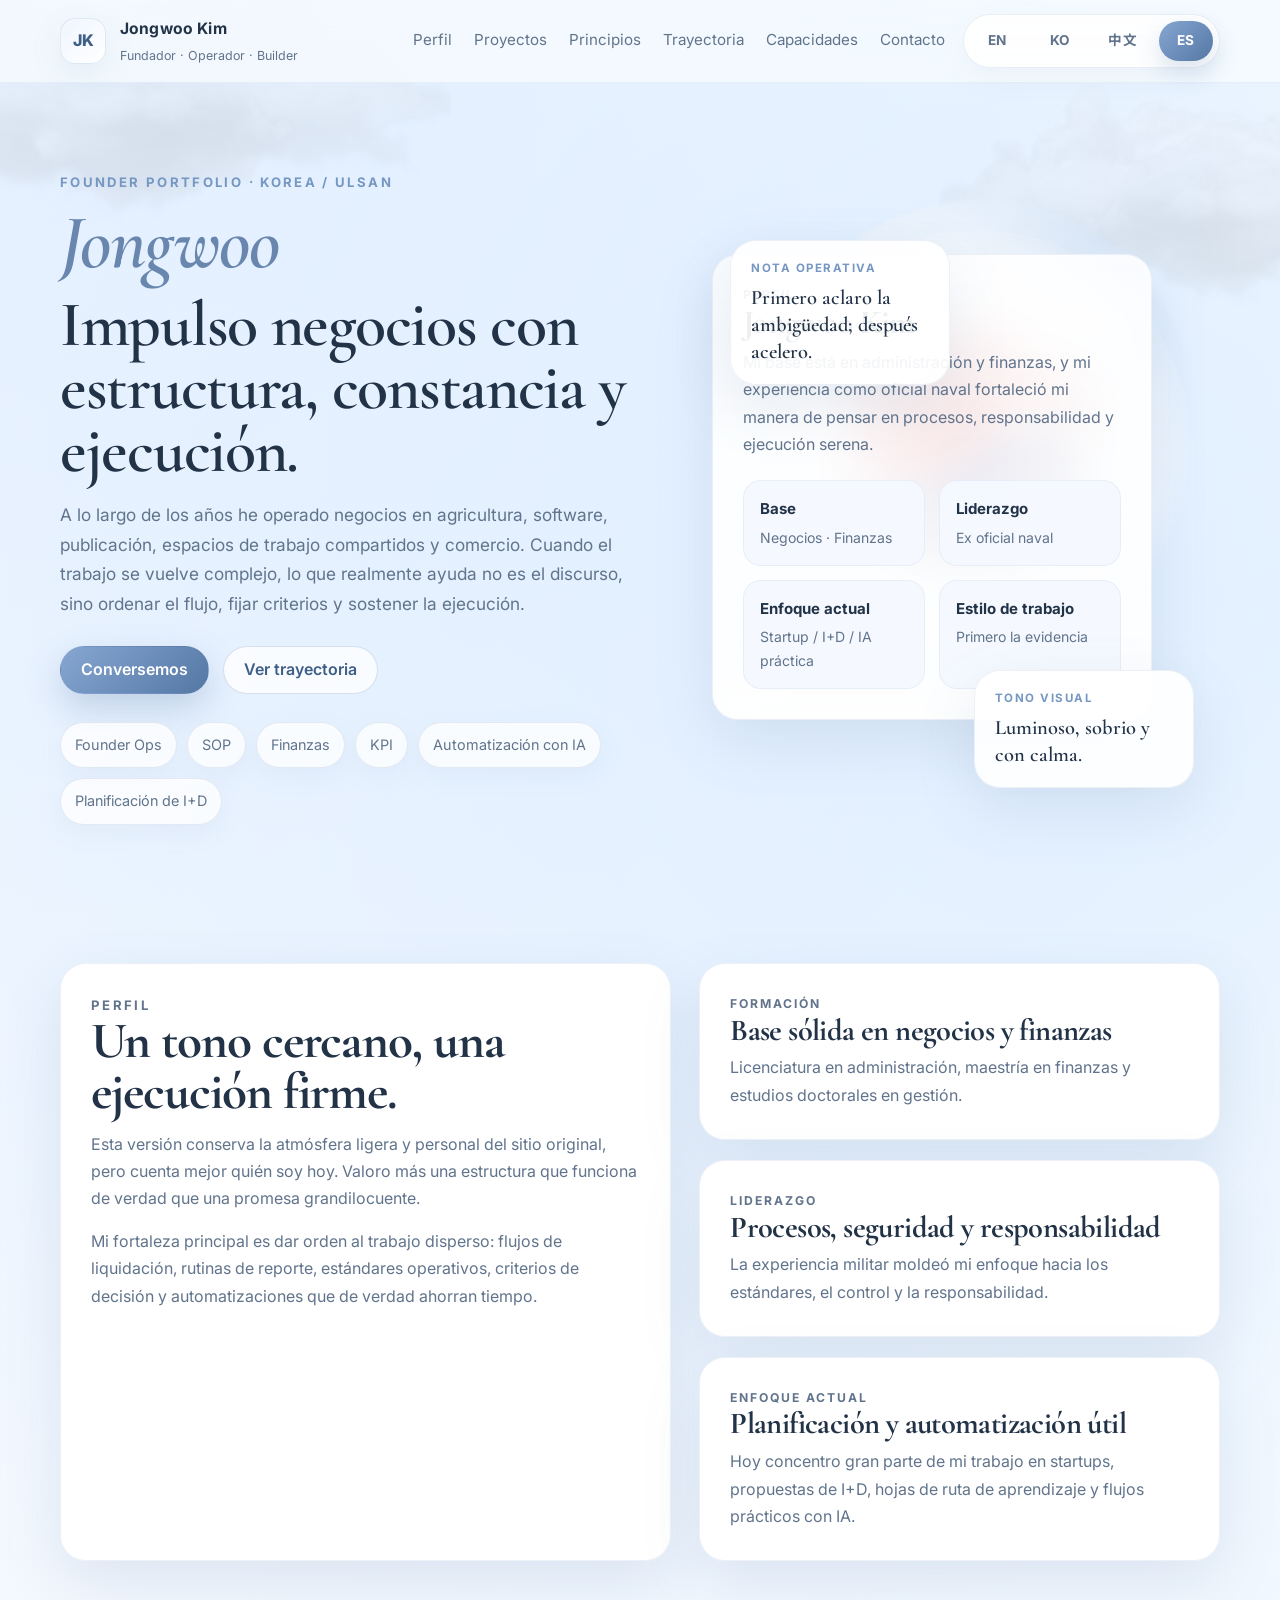
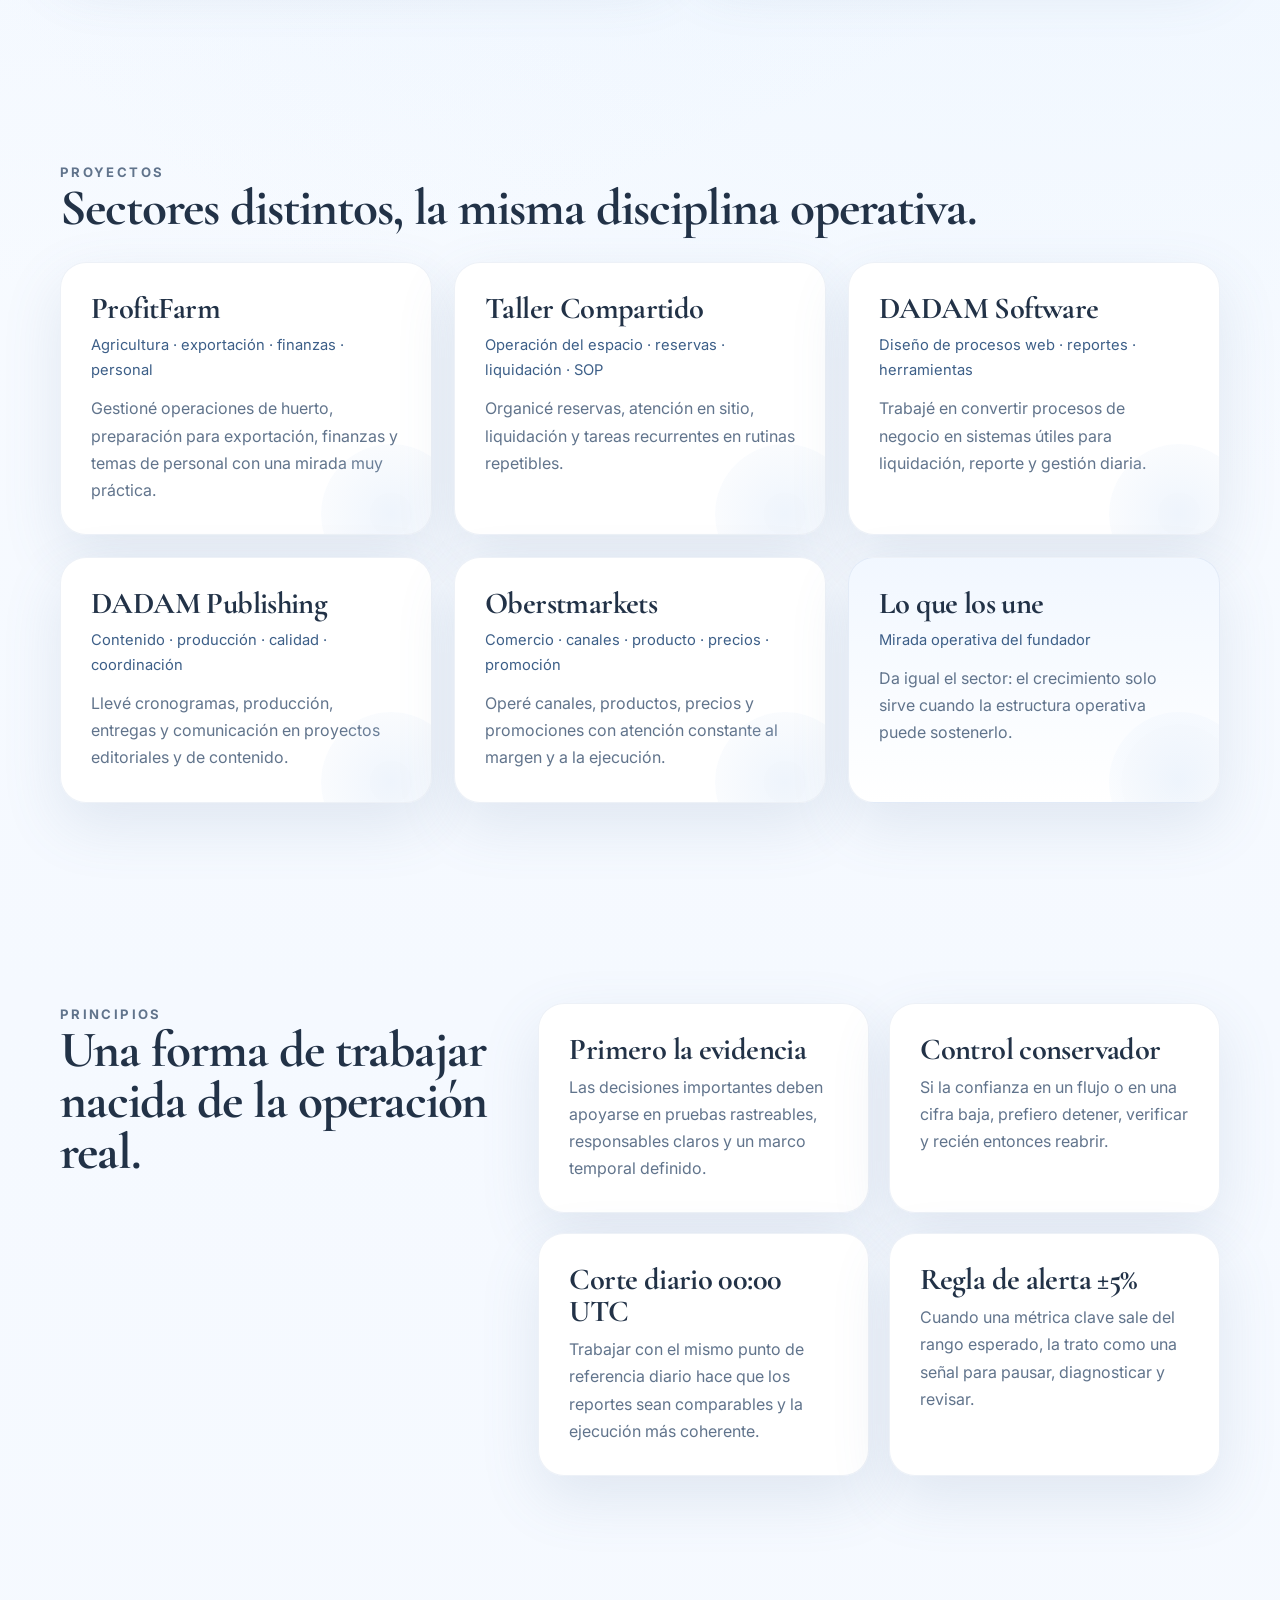
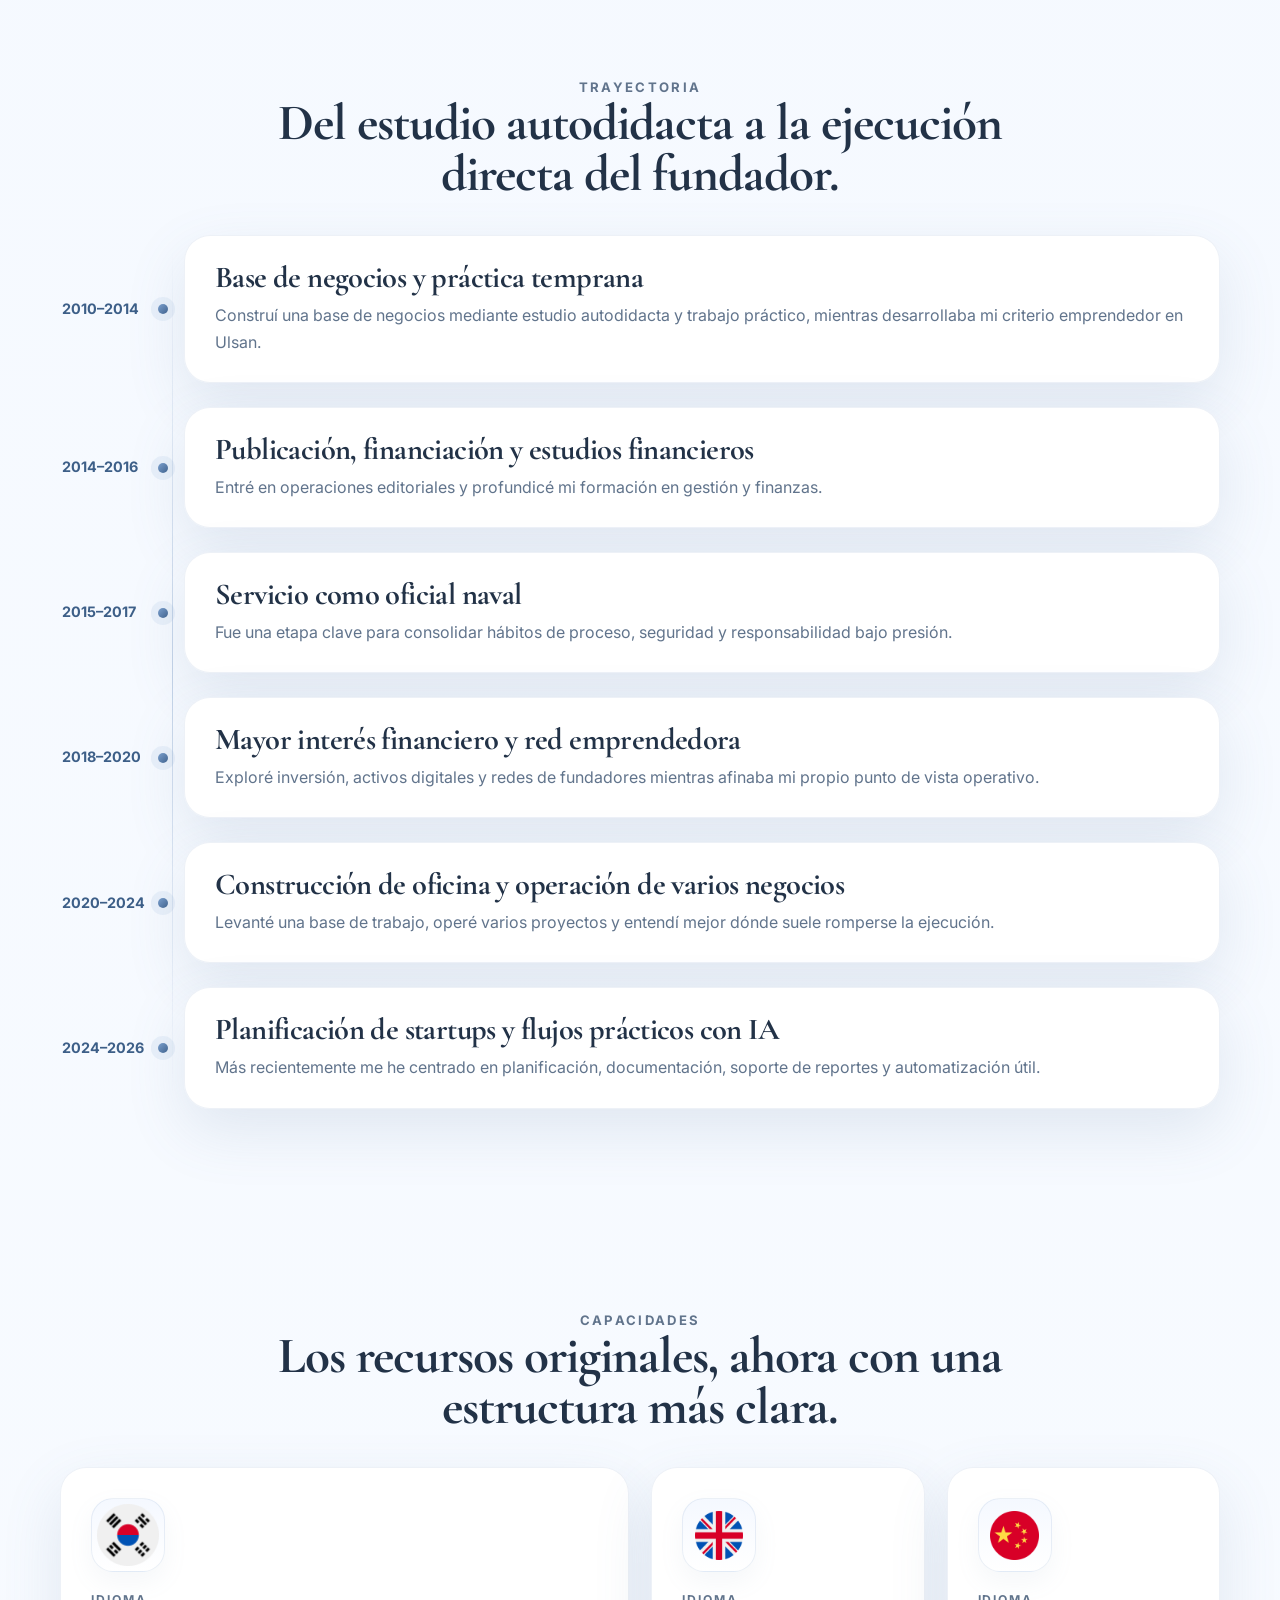
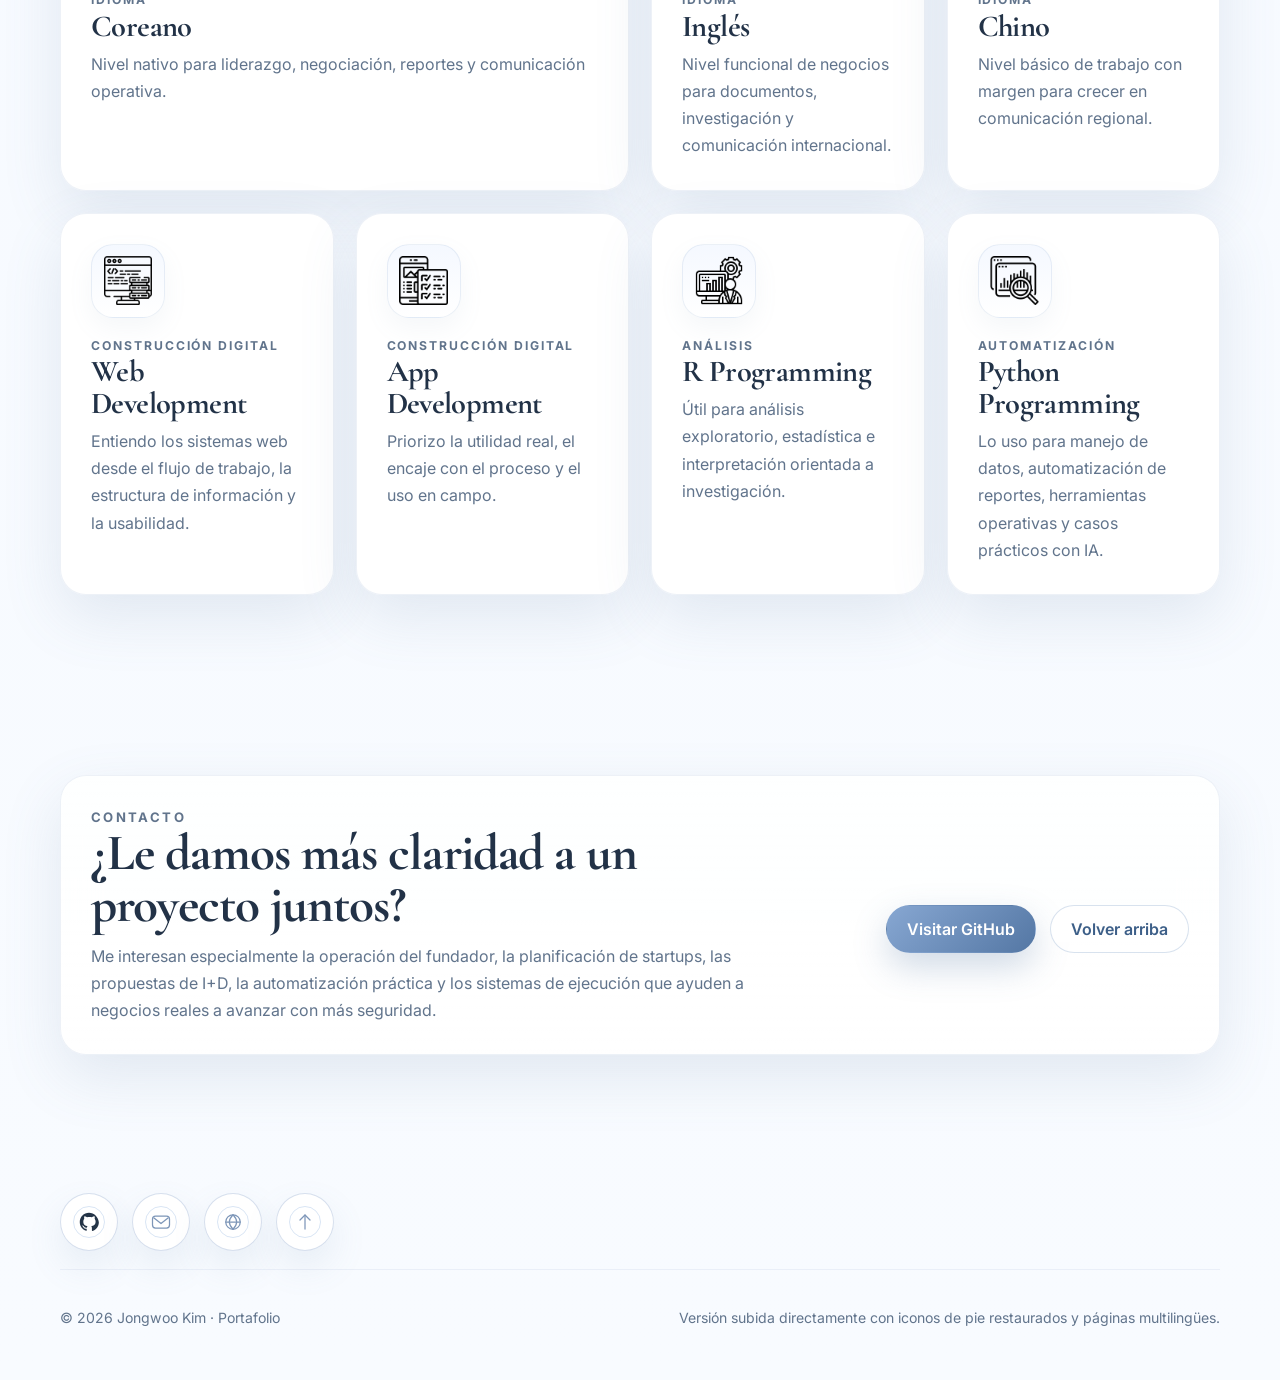
==== commit 03100b36: "Update Spanish footer links" ====
--- a/es.html
+++ b/es.html
@@ -1,364 +1 @@
-<!DOCTYPE html>
-<html lang="es">
-<head>
-  <meta charset="UTF-8" />
-  <meta name="viewport" content="width=device-width, initial-scale=1.0" />
-  <meta name="description" content="Jongwoo Kim es un fundador y operador con base en Ulsan, Corea, enfocado en operaciones, finanzas, planificación y automatización práctica." />
-  <meta name="theme-color" content="#f7fbff" />
-  <title>Jongwoo Kim | Fundador · Operador · Builder</title>
-  <link rel="preconnect" href="https://fonts.googleapis.com">
-  <link rel="preconnect" href="https://fonts.gstatic.com" crossorigin>
-  <link href="https://fonts.googleapis.com/css2?family=Cormorant+Garamond:wght@500;600;700&family=Inter:wght@400;500;600;700;800&family=Nanum+Brush+Script&family=Noto+Sans+KR:wght@400;500;700&family=Noto+Sans+SC:wght@400;500;700&family=Noto+Serif+SC:wght@500;600;700&display=swap" rel="stylesheet">
-  <link rel="icon" type="image/svg+xml" href="img/favicon.svg" />
-  <link rel="stylesheet" href="css/styles.css" />
-</head>
-<body>
-  <div class="site-noise" aria-hidden="true"></div>
-  <img class="sky-cloud cloud-left" src="img/cloud.png" alt="" aria-hidden="true" />
-  <img class="sky-cloud cloud-right" src="img/cloud.png" alt="" aria-hidden="true" />
-
-  <header class="site-header">
-    <div class="container header-inner">
-      <a class="brand" href="#top" aria-label="Go to top">
-        <span class="brand-mark">JK</span>
-        <span class="brand-copy">
-          <strong>Jongwoo Kim</strong>
-          <small>Fundador · Operador · Builder</small>
-        </span>
-      </a>
-      <div class="header-tools">
-        <nav class="main-nav">
-          <a href="#hello">Perfil</a>
-          <a href="#ventures">Proyectos</a>
-          <a href="#principles">Principios</a>
-          <a href="#journey">Trayectoria</a>
-          <a href="#skills">Capacidades</a>
-          <a href="#contact">Contacto</a>
-        </nav>
-        <div class="lang-switch" aria-label="Idioma">
-          <a class="lang-chip" href="index.html">EN</a>
-          <a class="lang-chip" href="ko.html">KO</a>
-          <a class="lang-chip" href="zh.html">中文</a>
-          <a class="lang-chip active" href="es.html" aria-current="page">ES</a>
-        </div>
-      </div>
-    </div>
-  </header>
-
-  <main id="top">
-    <section class="hero section">
-      <div class="container hero-grid">
-        <div class="hero-copy">
-          <p class="eyebrow">Founder portfolio · Korea / Ulsan</p>
-          <p class="script-title">Jongwoo</p>
-          <h1>Impulso negocios con estructura, constancia y ejecución.</h1>
-          <p class="lead">A lo largo de los años he operado negocios en agricultura, software, publicación, espacios de trabajo compartidos y comercio. Cuando el trabajo se vuelve complejo, lo que realmente ayuda no es el discurso, sino ordenar el flujo, fijar criterios y sostener la ejecución.</p>
-          <div class="hero-actions">
-            <a class="button primary" href="#contact">Conversemos</a>
-            <a class="button secondary" href="#journey">Ver trayectoria</a>
-          </div>
-          <div class="tag-row">
-            <span>Founder Ops</span><span>SOP</span><span>Finanzas</span><span>KPI</span><span>Automatización con IA</span><span>Planificación de I+D</span>
-          </div>
-        </div>
-
-        <div class="hero-visual">
-          <div class="hero-orb"></div>
-          <div class="profile-shell">
-            <div class="flag-plate">
-              <img src="img/korean_flag.png" alt="Korean identity motif" />
-            </div>
-            <div class="profile-card card glass">
-              <p class="card-label">Perfil</p>
-              <h2>Jongwoo Kim</h2>
-              <p>Mi base está en administración y finanzas, y mi experiencia como oficial naval fortaleció mi manera de pensar en procesos, responsabilidad y ejecución serena.</p>
-              <div class="mini-grid">
-                <article>
-                  <strong>Base</strong>
-                  <span>Negocios · Finanzas</span>
-                </article>
-                <article>
-                  <strong>Liderazgo</strong>
-                  <span>Ex oficial naval</span>
-                </article>
-                <article>
-                  <strong>Enfoque actual</strong>
-                  <span>Startup / I+D / IA práctica</span>
-                </article>
-                <article>
-                  <strong>Estilo de trabajo</strong>
-                  <span>Primero la evidencia</span>
-                </article>
-              </div>
-            </div>
-            <div class="floating-card floating-a card">
-              <span>Nota operativa</span>
-              <strong>Primero aclaro la ambigüedad; después acelero.</strong>
-            </div>
-            <div class="floating-card floating-b card">
-              <span>Tono visual</span>
-              <strong>Luminoso, sobrio y con calma.</strong>
-            </div>
-          </div>
-        </div>
-      </div>
-    </section>
-
-    <section class="section intro-band" id="hello">
-      <div class="container split-grid">
-        <article class="card intro-card">
-          <p class="eyebrow">Perfil</p>
-          <h2>Un tono cercano, una ejecución firme.</h2>
-          <p>Esta versión conserva la atmósfera ligera y personal del sitio original, pero cuenta mejor quién soy hoy. Valoro más una estructura que funciona de verdad que una promesa grandilocuente.</p>
-          <p>Mi fortaleza principal es dar orden al trabajo disperso: flujos de liquidación, rutinas de reporte, estándares operativos, criterios de decisión y automatizaciones que de verdad ahorran tiempo.</p>
-        </article>
-
-        <div class="stacked-info">
-          <article class="card soft-card">
-            <p class="card-label">Formación</p>
-            <h3>Base sólida en negocios y finanzas</h3>
-            <p>Licenciatura en administración, maestría en finanzas y estudios doctorales en gestión.</p>
-          </article>
-          <article class="card soft-card">
-            <p class="card-label">Liderazgo</p>
-            <h3>Procesos, seguridad y responsabilidad</h3>
-            <p>La experiencia militar moldeó mi enfoque hacia los estándares, el control y la responsabilidad.</p>
-          </article>
-          <article class="card soft-card">
-            <p class="card-label">Enfoque actual</p>
-            <h3>Planificación y automatización útil</h3>
-            <p>Hoy concentro gran parte de mi trabajo en startups, propuestas de I+D, hojas de ruta de aprendizaje y flujos prácticos con IA.</p>
-          </article>
-        </div>
-      </div>
-    </section>
-
-    <section class="section" id="ventures">
-      <div class="container">
-        <div class="section-heading">
-          <p class="eyebrow">Proyectos</p>
-          <h2>Sectores distintos, la misma disciplina operativa.</h2>
-        </div>
-        <div class="venture-grid">
-          <article class="card venture-card">
-            <h3>ProfitFarm</h3>
-            <p class="venture-role">Agricultura · exportación · finanzas · personal</p>
-            <p>Gestioné operaciones de huerto, preparación para exportación, finanzas y temas de personal con una mirada muy práctica.</p>
-          </article>
-          <article class="card venture-card">
-            <h3>Taller Compartido</h3>
-            <p class="venture-role">Operación del espacio · reservas · liquidación · SOP</p>
-            <p>Organicé reservas, atención en sitio, liquidación y tareas recurrentes en rutinas repetibles.</p>
-          </article>
-          <article class="card venture-card">
-            <h3>DADAM Software</h3>
-            <p class="venture-role">Diseño de procesos web · reportes · herramientas</p>
-            <p>Trabajé en convertir procesos de negocio en sistemas útiles para liquidación, reporte y gestión diaria.</p>
-          </article>
-          <article class="card venture-card">
-            <h3>DADAM Publishing</h3>
-            <p class="venture-role">Contenido · producción · calidad · coordinación</p>
-            <p>Llevé cronogramas, producción, entregas y comunicación en proyectos editoriales y de contenido.</p>
-          </article>
-          <article class="card venture-card">
-            <h3>Oberstmarkets</h3>
-            <p class="venture-role">Comercio · canales · producto · precios · promoción</p>
-            <p>Operé canales, productos, precios y promociones con atención constante al margen y a la ejecución.</p>
-          </article>
-          <article class="card venture-card featured-venture">
-            <h3>Lo que los une</h3>
-            <p class="venture-role">Mirada operativa del fundador</p>
-            <p>Da igual el sector: el crecimiento solo sirve cuando la estructura operativa puede sostenerlo.</p>
-          </article>
-        </div>
-      </div>
-    </section>
-
-    <section class="section principles-section" id="principles">
-      <div class="container principles-grid">
-        <div class="section-heading left-tight">
-          <p class="eyebrow">Principios</p>
-          <h2>Una forma de trabajar nacida de la operación real.</h2>
-        </div>
-        <div class="principles-list">
-          <article class="card principle-card">
-            <h3>Primero la evidencia</h3>
-            <p>Las decisiones importantes deben apoyarse en pruebas rastreables, responsables claros y un marco temporal definido.</p>
-          </article>
-          <article class="card principle-card">
-            <h3>Control conservador</h3>
-            <p>Si la confianza en un flujo o en una cifra baja, prefiero detener, verificar y recién entonces reabrir.</p>
-          </article>
-          <article class="card principle-card">
-            <h3>Corte diario 00:00 UTC</h3>
-            <p>Trabajar con el mismo punto de referencia diario hace que los reportes sean comparables y la ejecución más coherente.</p>
-          </article>
-          <article class="card principle-card">
-            <h3>Regla de alerta ±5%</h3>
-            <p>Cuando una métrica clave sale del rango esperado, la trato como una señal para pausar, diagnosticar y revisar.</p>
-          </article>
-        </div>
-      </div>
-    </section>
-
-    <section class="section timeline-section" id="journey">
-      <div class="container">
-        <div class="section-heading centered">
-          <p class="eyebrow">Trayectoria</p>
-          <h2>Del estudio autodidacta a la ejecución directa del fundador.</h2>
-        </div>
-
-        <div class="timeline">
-          <article class="timeline-item">
-            <div class="year">2010–2014</div>
-            <div class="timeline-card card">
-              <h3>Base de negocios y práctica temprana</h3>
-              <p>Construí una base de negocios mediante estudio autodidacta y trabajo práctico, mientras desarrollaba mi criterio emprendedor en Ulsan.</p>
-            </div>
-          </article>
-          <article class="timeline-item">
-            <div class="year">2014–2016</div>
-            <div class="timeline-card card">
-              <h3>Publicación, financiación y estudios financieros</h3>
-              <p>Entré en operaciones editoriales y profundicé mi formación en gestión y finanzas.</p>
-            </div>
-          </article>
-          <article class="timeline-item">
-            <div class="year">2015–2017</div>
-            <div class="timeline-card card">
-              <h3>Servicio como oficial naval</h3>
-              <p>Fue una etapa clave para consolidar hábitos de proceso, seguridad y responsabilidad bajo presión.</p>
-            </div>
-          </article>
-          <article class="timeline-item">
-            <div class="year">2018–2020</div>
-            <div class="timeline-card card">
-              <h3>Mayor interés financiero y red emprendedora</h3>
-              <p>Exploré inversión, activos digitales y redes de fundadores mientras afinaba mi propio punto de vista operativo.</p>
-            </div>
-          </article>
-          <article class="timeline-item">
-            <div class="year">2020–2024</div>
-            <div class="timeline-card card">
-              <h3>Construcción de oficina y operación de varios negocios</h3>
-              <p>Levanté una base de trabajo, operé varios proyectos y entendí mejor dónde suele romperse la ejecución.</p>
-            </div>
-          </article>
-          <article class="timeline-item">
-            <div class="year">2024–2026</div>
-            <div class="timeline-card card">
-              <h3>Planificación de startups y flujos prácticos con IA</h3>
-              <p>Más recientemente me he centrado en planificación, documentación, soporte de reportes y automatización útil.</p>
-            </div>
-          </article>
-        </div>
-      </div>
-    </section>
-
-    <section class="section skills-section" id="skills">
-      <div class="container">
-        <div class="section-heading centered">
-          <p class="eyebrow">Capacidades</p>
-          <h2>Los recursos originales, ahora con una estructura más clara.</h2>
-        </div>
-
-        <div class="skills-cluster">
-          <article class="card media-card wide">
-            <div class="media-icon flag-korea">
-              <img src="img/south-korea.png" alt="Coreano" />
-            </div>
-            <div>
-              <p class="card-label">Idioma</p>
-              <h3>Coreano</h3>
-              <p>Nivel nativo para liderazgo, negociación, reportes y comunicación operativa.</p>
-            </div>
-          </article>
-          <article class="card media-card">
-            <div class="media-icon">
-              <img src="img/united-kingdom.png" alt="Inglés" />
-            </div>
-            <div>
-              <p class="card-label">Idioma</p>
-              <h3>Inglés</h3>
-              <p>Nivel funcional de negocios para documentos, investigación y comunicación internacional.</p>
-            </div>
-          </article>
-          <article class="card media-card">
-            <div class="media-icon">
-              <img src="img/china.png" alt="Chino" />
-            </div>
-            <div>
-              <p class="card-label">Idioma</p>
-              <h3>Chino</h3>
-              <p>Nivel básico de trabajo con margen para crecer en comunicación regional.</p>
-            </div>
-          </article>
-          <article class="card media-card">
-            <div class="media-icon mono-icon">
-              <img src="img/web-design.png" alt="Web Development" />
-            </div>
-            <div>
-              <p class="card-label">Construcción digital</p>
-              <h3>Web Development</h3>
-              <p>Entiendo los sistemas web desde el flujo de trabajo, la estructura de información y la usabilidad.</p>
-            </div>
-          </article>
-          <article class="card media-card">
-            <div class="media-icon mono-icon">
-              <img src="img/app-design.png" alt="App Development" />
-            </div>
-            <div>
-              <p class="card-label">Construcción digital</p>
-              <h3>App Development</h3>
-              <p>Priorizo la utilidad real, el encaje con el proceso y el uso en campo.</p>
-            </div>
-          </article>
-          <article class="card media-card">
-            <div class="media-icon mono-icon">
-              <img src="img/R-programming.png" alt="R Programming" />
-            </div>
-            <div>
-              <p class="card-label">Análisis</p>
-              <h3>R Programming</h3>
-              <p>Útil para análisis exploratorio, estadística e interpretación orientada a investigación.</p>
-            </div>
-          </article>
-          <article class="card media-card">
-            <div class="media-icon mono-icon">
-              <img src="img/Python-programming.png" alt="Python Programming" />
-            </div>
-            <div>
-              <p class="card-label">Automatización</p>
-              <h3>Python Programming</h3>
-              <p>Lo uso para manejo de datos, automatización de reportes, herramientas operativas y casos prácticos con IA.</p>
-            </div>
-          </article>
-        </div>
-      </div>
-    </section>
-
-    <section class="section contact-section" id="contact">
-      <div class="container">
-        <div class="contact-card card glass">
-          <div>
-            <p class="eyebrow">Contacto</p>
-            <h2>¿Le damos más claridad a un proyecto juntos?</h2>
-            <p>Me interesan especialmente la operación del fundador, la planificación de startups, las propuestas de I+D, la automatización práctica y los sistemas de ejecución que ayuden a negocios reales a avanzar con más seguridad.</p>
-          </div>
-          <div class="contact-actions">
-            <a class="button primary" href="https://github.com/oberstmarkts" target="_blank" rel="noreferrer">Visitar GitHub</a>
-            <a class="button secondary" href="#top">Volver arriba</a>
-          </div>
-        </div>
-      </div>
-    </section>
-  </main>
-
-  <footer class="site-footer">
-    <div class="container footer-inner">
-      <p>© 2026 Jongwoo Kim · Portafolio</p>
-      <p>Edición multilingüe con los recursos visuales originales del repositorio.</p>
-    </div>
-  </footer>
-</body>
-</html>+<!DOCTYPE html><html lang="es"><head><meta charset="UTF-8" /><meta name="viewport" content="width=device-width, initial-scale=1.0" /><meta name="description" content="Jongwoo Kim es un fundador y operador con base en Ulsan, Corea, enfocado en operaciones, finanzas, planificación y automatización práctica." /><meta name="theme-color" content="#f7fbff" /><title>Jongwoo Kim | Fundador · Operador · Builder</title><link rel="preconnect" href="https://fonts.googleapis.com"><link rel="preconnect" href="https://fonts.gstatic.com" crossorigin><link href="https://fonts.googleapis.com/css2?family=Cormorant+Garamond:wght@500;600;700&family=Inter:wght@400;500;600;700;800&family=Nanum+Brush+Script&family=Noto+Sans+KR:wght@400;500;700&family=Noto+Sans+SC:wght@400;500;700&family=Noto+Serif+SC:wght@500;600;700&display=swap" rel="stylesheet"><link rel="icon" type="image/svg+xml" href="img/favicon.svg" /><link rel="stylesheet" href="css/styles.css" /><style>.footer-shell{display:grid;gap:18px}.footer-social{display:flex;align-items:center;gap:14px;padding-top:10px}.social-link{width:58px;height:58px;border-radius:999px;display:inline-flex;align-items:center;justify-content:center;background:rgba(255,255,255,.92);border:1px solid rgba(157,180,211,.42);box-shadow:0 16px 36px rgba(110,137,174,.12)}.social-link:hover{transform:translateY(-3px);box-shadow:0 20px 44px rgba(110,137,174,.18);border-color:rgba(125,150,184,.6)}.social-link img{width:32px;height:32px;display:block}</style></head><body><div class="site-noise" aria-hidden="true"></div><img class="sky-cloud cloud-left" src="img/cloud.png" alt="" aria-hidden="true" /><img class="sky-cloud cloud-right" src="img/cloud.png" alt="" aria-hidden="true" /><header class="site-header"><div class="container header-inner"><a class="brand" href="#top" aria-label="Go to top"><span class="brand-mark">JK</span><span class="brand-copy"><strong>Jongwoo Kim</strong><small>Fundador · Operador · Builder</small></span></a><div class="header-tools"><nav class="main-nav"><a href="#hello">Perfil</a><a href="#ventures">Proyectos</a><a href="#principles">Principios</a><a href="#journey">Trayectoria</a><a href="#skills">Capacidades</a><a href="#contact">Contacto</a></nav><div class="lang-switch" aria-label="Idioma"><a class="lang-chip" href="index.html">EN</a><a class="lang-chip" href="ko.html">KO</a><a class="lang-chip" href="zh.html">中文</a><a class="lang-chip active" href="es.html" aria-current="page">ES</a></div></div></div></header><main id="top"><section class="hero section"><div class="container hero-grid"><div class="hero-copy"><p class="eyebrow">Founder portfolio · Korea / Ulsan</p><p class="script-title">Jongwoo</p><h1>Impulso negocios con estructura, constancia y ejecución.</h1><p class="lead">A lo largo de los años he operado negocios en agricultura, software, publicación, espacios de trabajo compartidos y comercio. Cuando el trabajo se vuelve complejo, lo que realmente ayuda no es el discurso, sino ordenar el flujo, fijar criterios y sostener la ejecución.</p><div class="hero-actions"><a class="button primary" href="#contact">Conversemos</a><a class="button secondary" href="#journey">Ver trayectoria</a></div><div class="tag-row"><span>Founder Ops</span><span>SOP</span><span>Finanzas</span><span>KPI</span><span>Automatización con IA</span><span>Planificación de I+D</span></div></div><div class="hero-visual"><div class="hero-orb"></div><div class="profile-shell"><div class="flag-plate"><img src="img/korean_flag.png" alt="Korean identity motif" /></div><div class="profile-card card glass"><p class="card-label">Perfil</p><h2>Jongwoo Kim</h2><p>Mi base está en administración y finanzas, y mi experiencia como oficial naval fortaleció mi manera de pensar en procesos, responsabilidad y ejecución serena.</p><div class="mini-grid"><article><strong>Base</strong><span>Negocios · Finanzas</span></article><article><strong>Liderazgo</strong><span>Ex oficial naval</span></article><article><strong>Enfoque actual</strong><span>Startup / I+D / IA práctica</span></article><article><strong>Estilo de trabajo</strong><span>Primero la evidencia</span></article></div></div><div class="floating-card floating-a card"><span>Nota operativa</span><strong>Primero aclaro la ambigüedad; después acelero.</strong></div><div class="floating-card floating-b card"><span>Tono visual</span><strong>Luminoso, sobrio y con calma.</strong></div></div></div></div></section><section class="section intro-band" id="hello"><div class="container split-grid"><article class="card intro-card"><p class="eyebrow">Perfil</p><h2>Un tono cercano, una ejecución firme.</h2><p>Esta versión conserva la atmósfera ligera y personal del sitio original, pero cuenta mejor quién soy hoy. Valoro más una estructura que funciona de verdad que una promesa grandilocuente.</p><p>Mi fortaleza principal es dar orden al trabajo disperso: flujos de liquidación, rutinas de reporte, estándares operativos, criterios de decisión y automatizaciones que de verdad ahorran tiempo.</p></article><div class="stacked-info"><article class="card soft-card"><p class="card-label">Formación</p><h3>Base sólida en negocios y finanzas</h3><p>Licenciatura en administración, maestría en finanzas y estudios doctorales en gestión.</p></article><article class="card soft-card"><p class="card-label">Liderazgo</p><h3>Procesos, seguridad y responsabilidad</h3><p>La experiencia militar moldeó mi enfoque hacia los estándares, el control y la responsabilidad.</p></article><article class="card soft-card"><p class="card-label">Enfoque actual</p><h3>Planificación y automatización útil</h3><p>Hoy concentro gran parte de mi trabajo en startups, propuestas de I+D, hojas de ruta de aprendizaje y flujos prácticos con IA.</p></article></div></div></section><section class="section" id="ventures"><div class="container"><div class="section-heading"><p class="eyebrow">Proyectos</p><h2>Sectores distintos, la misma disciplina operativa.</h2></div><div class="venture-grid"><article class="card venture-card"><h3>ProfitFarm</h3><p class="venture-role">Agricultura · exportación · finanzas · personal</p><p>Gestioné operaciones de huerto, preparación para exportación, finanzas y temas de personal con una mirada muy práctica.</p></article><article class="card venture-card"><h3>Taller Compartido</h3><p class="venture-role">Operación del espacio · reservas · liquidación · SOP</p><p>Organicé reservas, atención en sitio, liquidación y tareas recurrentes en rutinas repetibles.</p></article><article class="card venture-card"><h3>DADAM Software</h3><p class="venture-role">Diseño de procesos web · reportes · herramientas</p><p>Trabajé en convertir procesos de negocio en sistemas útiles para liquidación, reporte y gestión diaria.</p></article><article class="card venture-card"><h3>DADAM Publishing</h3><p class="venture-role">Contenido · producción · calidad · coordinación</p><p>Llevé cronogramas, producción, entregas y comunicación en proyectos editoriales y de contenido.</p></article><article class="card venture-card"><h3>Oberstmarkets</h3><p class="venture-role">Comercio · canales · producto · precios · promoción</p><p>Operé canales, productos, precios y promociones con atención constante al margen y a la ejecución.</p></article><article class="card venture-card featured-venture"><h3>Lo que los une</h3><p class="venture-role">Mirada operativa del fundador</p><p>Da igual el sector: el crecimiento solo sirve cuando la estructura operativa puede sostenerlo.</p></article></div></div></section><section class="section principles-section" id="principles"><div class="container principles-grid"><div class="section-heading left-tight"><p class="eyebrow">Principios</p><h2>Una forma de trabajar nacida de la operación real.</h2></div><div class="principles-list"><article class="card principle-card"><h3>Primero la evidencia</h3><p>Las decisiones importantes deben apoyarse en pruebas rastreables, responsables claros y un marco temporal definido.</p></article><article class="card principle-card"><h3>Control conservador</h3><p>Si la confianza en un flujo o en una cifra baja, prefiero detener, verificar y recién entonces reabrir.</p></article><article class="card principle-card"><h3>Corte diario 00:00 UTC</h3><p>Trabajar con el mismo punto de referencia diario hace que los reportes sean comparables y la ejecución más coherente.</p></article><article class="card principle-card"><h3>Regla de alerta ±5%</h3><p>Cuando una métrica clave sale del rango esperado, la trato como una señal para pausar, diagnosticar y revisar.</p></article></div></div></section><section class="section timeline-section" id="journey"><div class="container"><div class="section-heading centered"><p class="eyebrow">Trayectoria</p><h2>Del estudio autodidacta a la ejecución directa del fundador.</h2></div><div class="timeline"><article class="timeline-item"><div class="year">2010–2014</div><div class="timeline-card card"><h3>Base de negocios y práctica temprana</h3><p>Construí una base de negocios mediante estudio autodidacta y trabajo práctico, mientras desarrollaba mi criterio emprendedor en Ulsan.</p></div></article><article class="timeline-item"><div class="year">2014–2016</div><div class="timeline-card card"><h3>Publicación, financiación y estudios financieros</h3><p>Entré en operaciones editoriales y profundicé mi formación en gestión y finanzas.</p></div></article><article class="timeline-item"><div class="year">2015–2017</div><div class="timeline-card card"><h3>Servicio como oficial naval</h3><p>Fue una etapa clave para consolidar hábitos de proceso, seguridad y responsabilidad bajo presión.</p></div></article><article class="timeline-item"><div class="year">2018–2020</div><div class="timeline-card card"><h3>Mayor interés financiero y red emprendedora</h3><p>Exploré inversión, activos digitales y redes de fundadores mientras afinaba mi propio punto de vista operativo.</p></div></article><article class="timeline-item"><div class="year">2020–2024</div><div class="timeline-card card"><h3>Construcción de oficina y operación de varios negocios</h3><p>Levanté una base de trabajo, operé varios proyectos y entendí mejor dónde suele romperse la ejecución.</p></div></article><article class="timeline-item"><div class="year">2024–2026</div><div class="timeline-card card"><h3>Planificación de startups y flujos prácticos con IA</h3><p>Más recientemente me he centrado en planificación, documentación, soporte de reportes y automatización útil.</p></div></article></div></div></section><section class="section skills-section" id="skills"><div class="container"><div class="section-heading centered"><p class="eyebrow">Capacidades</p><h2>Los recursos originales, ahora con una estructura más clara.</h2></div><div class="skills-cluster"><article class="card media-card wide"><div class="media-icon flag-korea"><img src="img/south-korea.png" alt="Coreano" /></div><div><p class="card-label">Idioma</p><h3>Coreano</h3><p>Nivel nativo para liderazgo, negociación, reportes y comunicación operativa.</p></div></article><article class="card media-card"><div class="media-icon"><img src="img/united-kingdom.png" alt="Inglés" /></div><div><p class="card-label">Idioma</p><h3>Inglés</h3><p>Nivel funcional de negocios para documentos, investigación y comunicación internacional.</p></div></article><article class="card media-card"><div class="media-icon"><img src="img/china.png" alt="Chino" /></div><div><p class="card-label">Idioma</p><h3>Chino</h3><p>Nivel básico de trabajo con margen para crecer en comunicación regional.</p></div></article><article class="card media-card"><div class="media-icon mono-icon"><img src="img/web-design.png" alt="Web Development" /></div><div><p class="card-label">Construcción digital</p><h3>Web Development</h3><p>Entiendo los sistemas web desde el flujo de trabajo, la estructura de información y la usabilidad.</p></div></article><article class="card media-card"><div class="media-icon mono-icon"><img src="img/app-design.png" alt="App Development" /></div><div><p class="card-label">Construcción digital</p><h3>App Development</h3><p>Priorizo la utilidad real, el encaje con el proceso y el uso en campo.</p></div></article><article class="card media-card"><div class="media-icon mono-icon"><img src="img/R-programming.png" alt="R Programming" /></div><div><p class="card-label">Análisis</p><h3>R Programming</h3><p>Útil para análisis exploratorio, estadística e interpretación orientada a investigación.</p></div></article><article class="card media-card"><div class="media-icon mono-icon"><img src="img/Python-programming.png" alt="Python Programming" /></div><div><p class="card-label">Automatización</p><h3>Python Programming</h3><p>Lo uso para manejo de datos, automatización de reportes, herramientas operativas y casos prácticos con IA.</p></div></article></div></div></section><section class="section contact-section" id="contact"><div class="container"><div class="contact-card card glass"><div><p class="eyebrow">Contacto</p><h2>¿Le damos más claridad a un proyecto juntos?</h2><p>Me interesan especialmente la operación del fundador, la planificación de startups, las propuestas de I+D, la automatización práctica y los sistemas de ejecución que ayuden a negocios reales a avanzar con más seguridad.</p></div><div class="contact-actions"><a class="button primary" href="https://github.com/oberstmarkts" target="_blank" rel="noreferrer">Visitar GitHub</a><a class="button secondary" href="#top">Volver arriba</a></div></div></div></section></main><footer class="site-footer"><div class="container footer-shell"><div class="footer-social" aria-label="Enlaces"><a class="social-link" href="https://github.com/oberstmarkts" target="_blank" rel="noreferrer" aria-label="Perfil de GitHub"><img src="img/icon-github.svg" alt="" /></a><a class="social-link" href="mailto:dadampaper@gmail.com" aria-label="Correo"><img src="img/icon-mail.svg" alt="" /></a><a class="social-link" href="https://dadampub.wixsite.com/dadampaper" target="_blank" rel="noreferrer" aria-label="Sitio de Dadam Paper"><img src="img/icon-web.svg" alt="" /></a><a class="social-link" href="#top" aria-label="Volver arriba"><img src="img/icon-top.svg" alt="" /></a></div><div class="footer-inner"><p>© 2026 Jongwoo Kim · Portafolio</p><p>Versión subida directamente con iconos de pie restaurados y páginas multilingües.</p></div></div></footer></body></html>
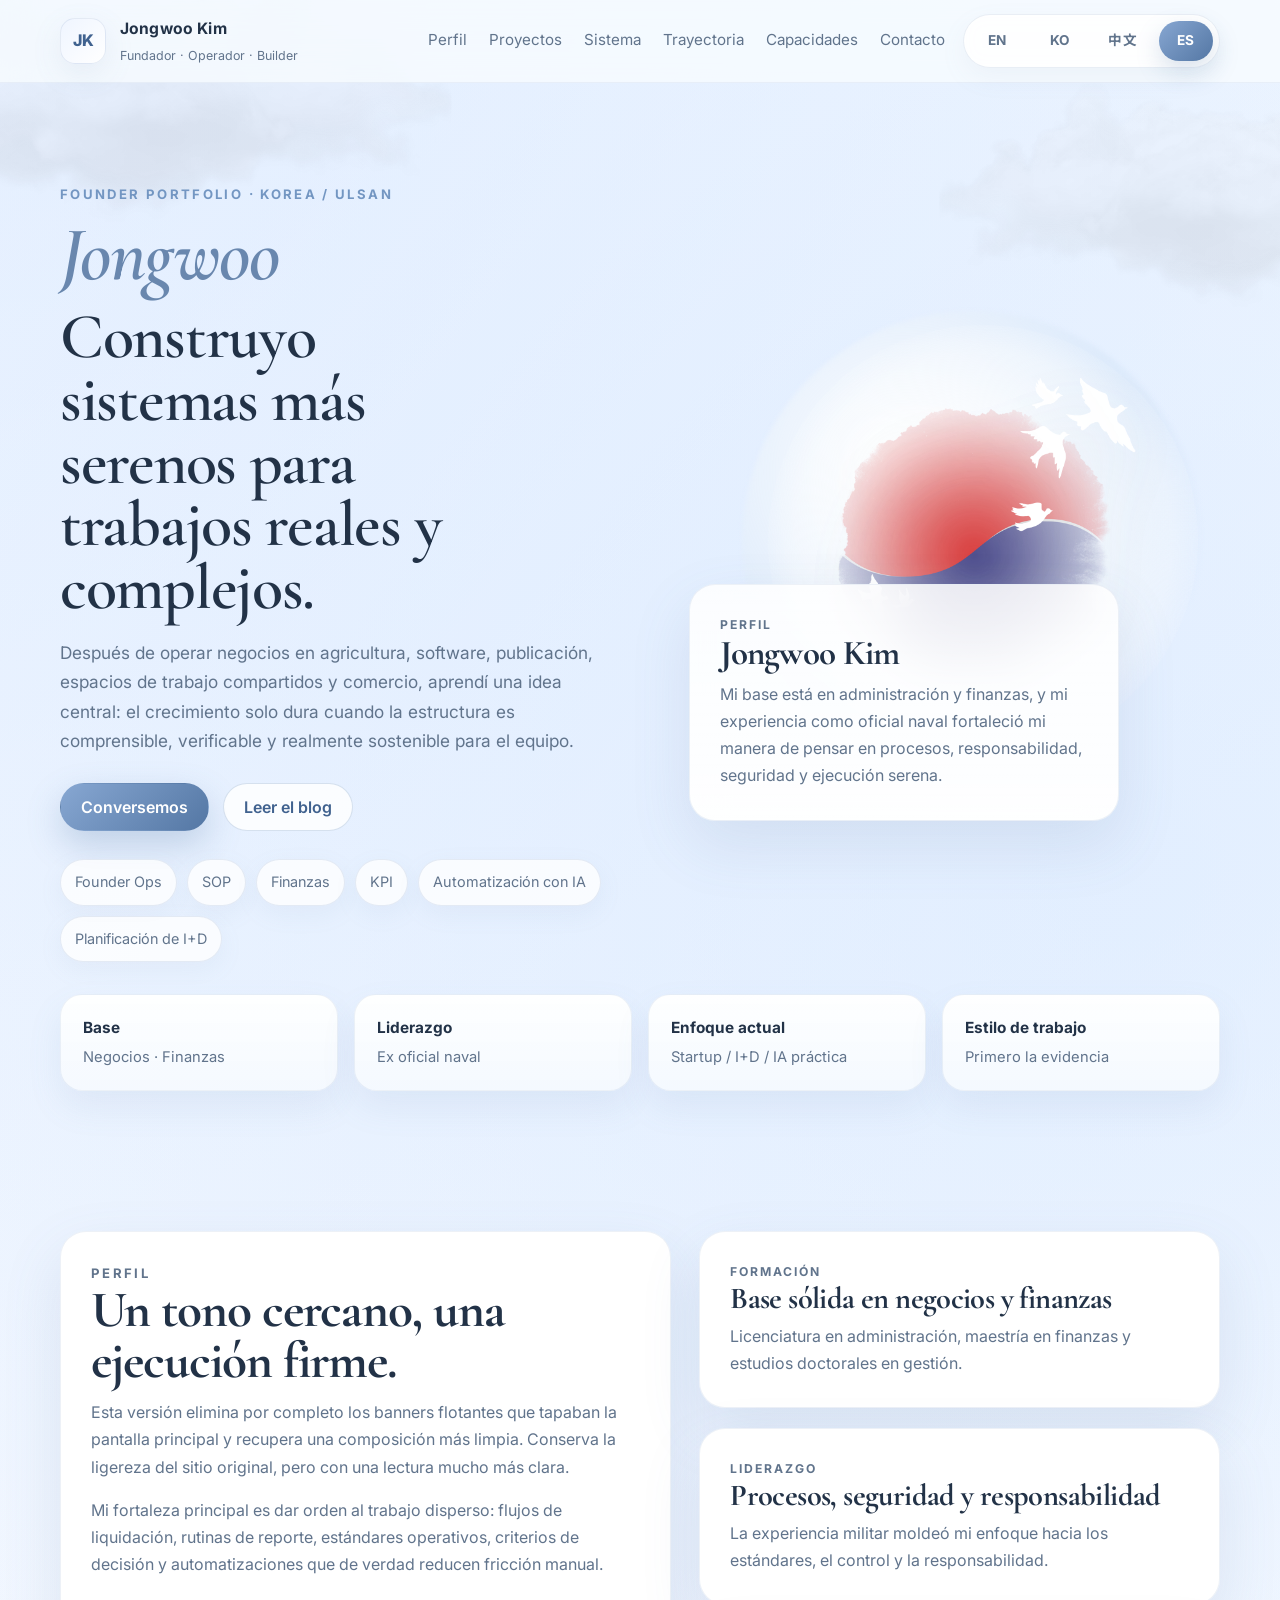
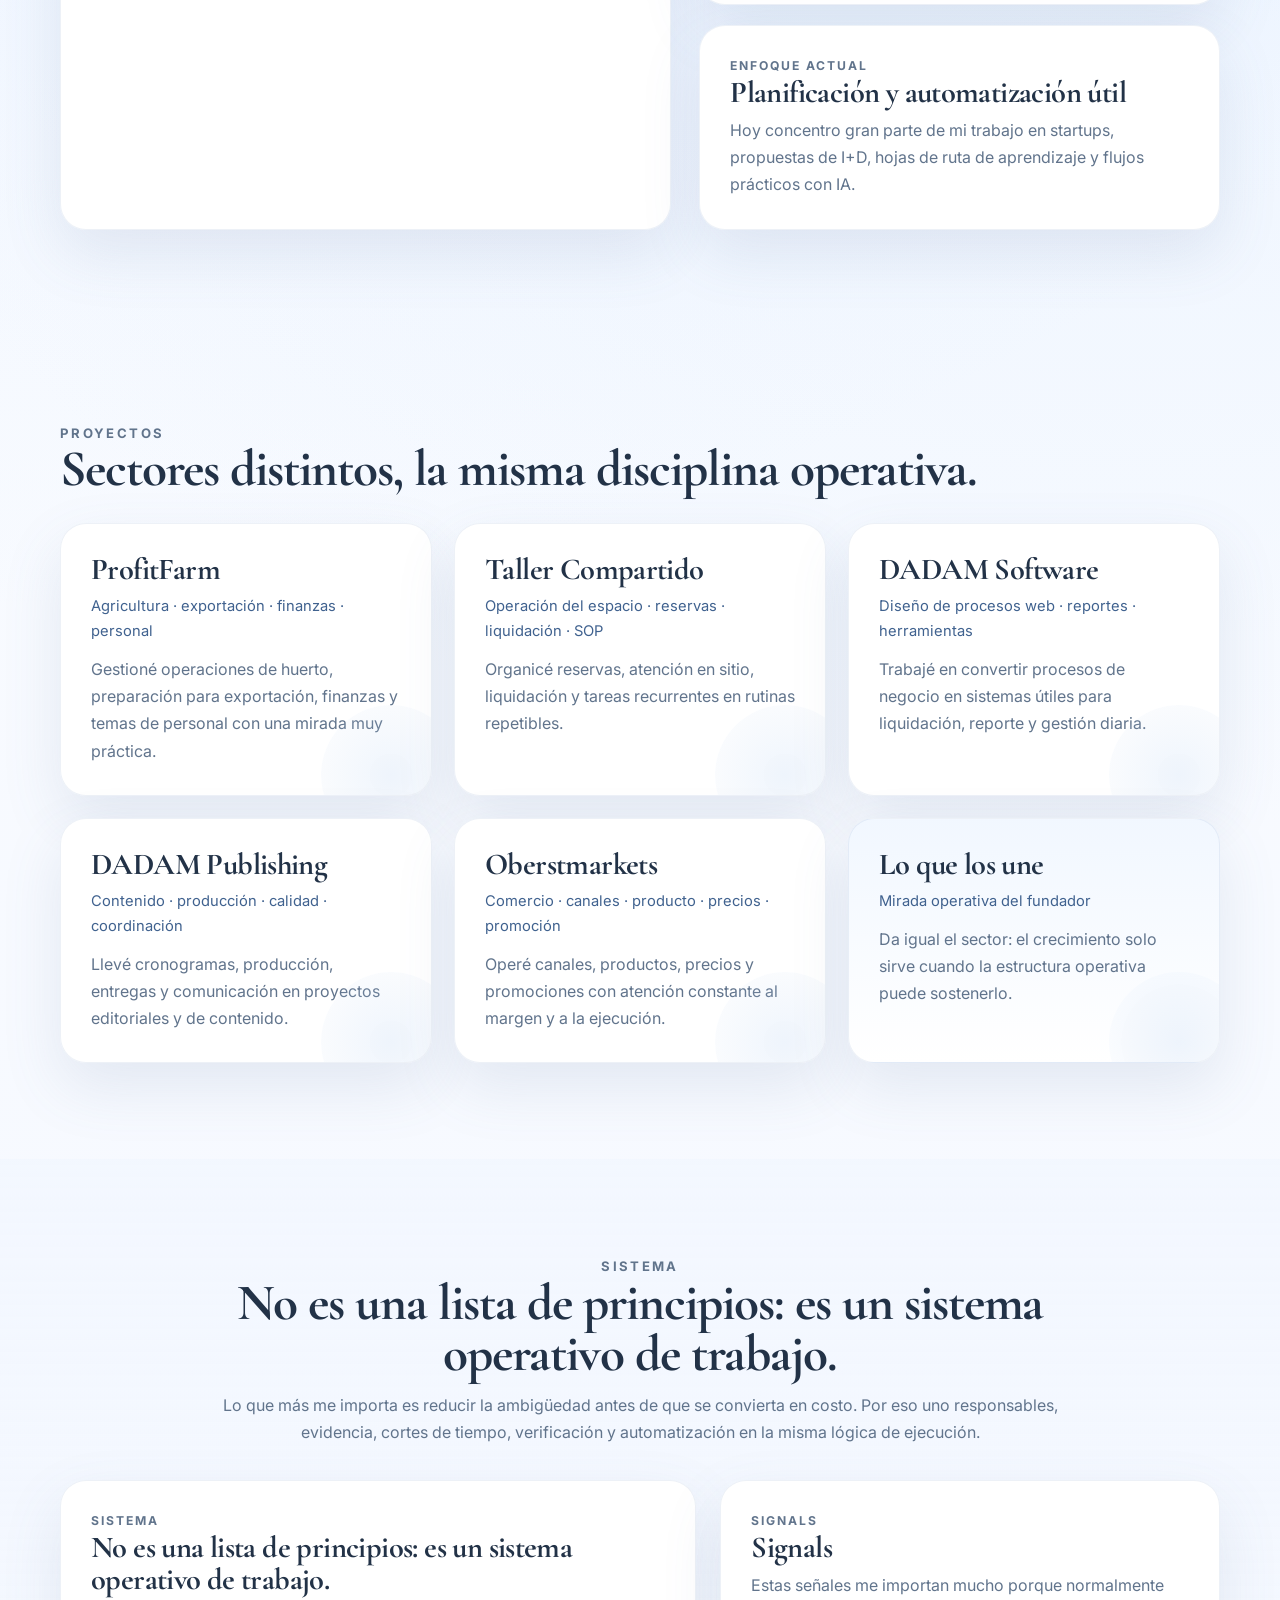
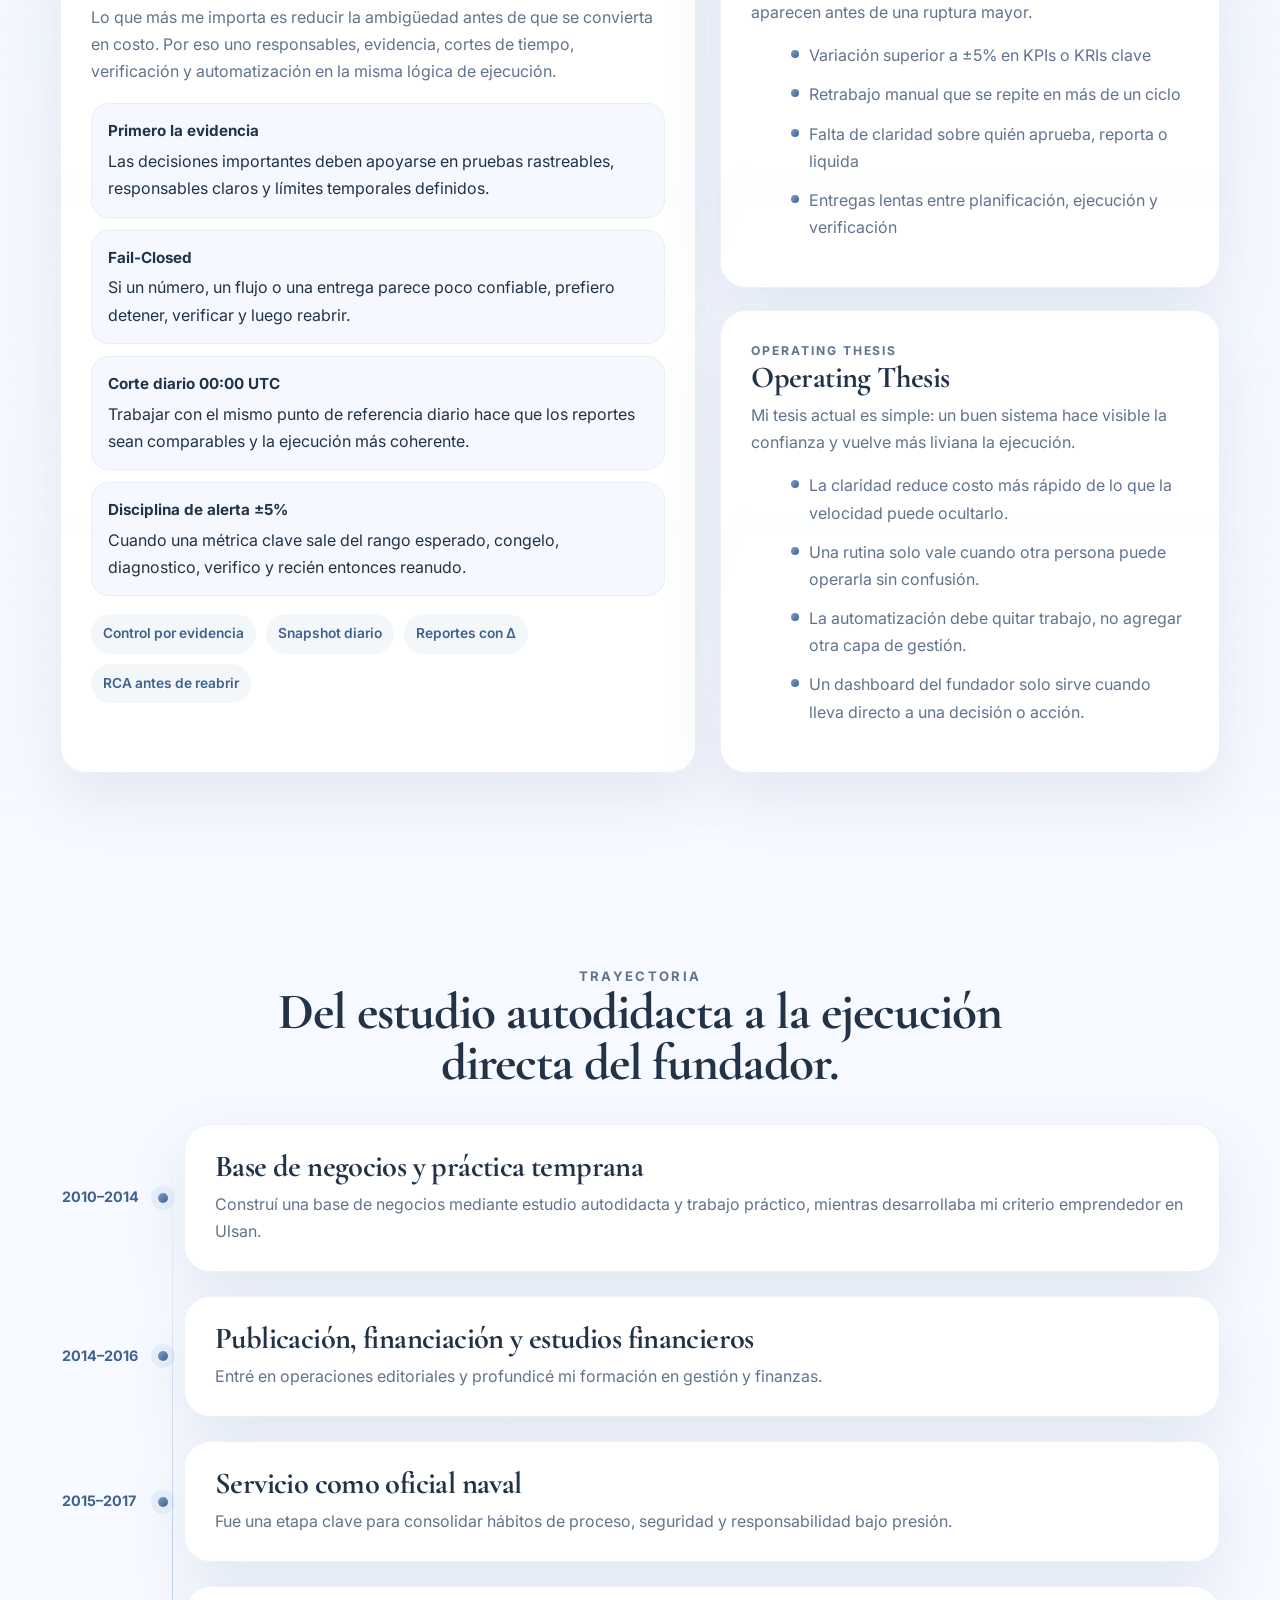
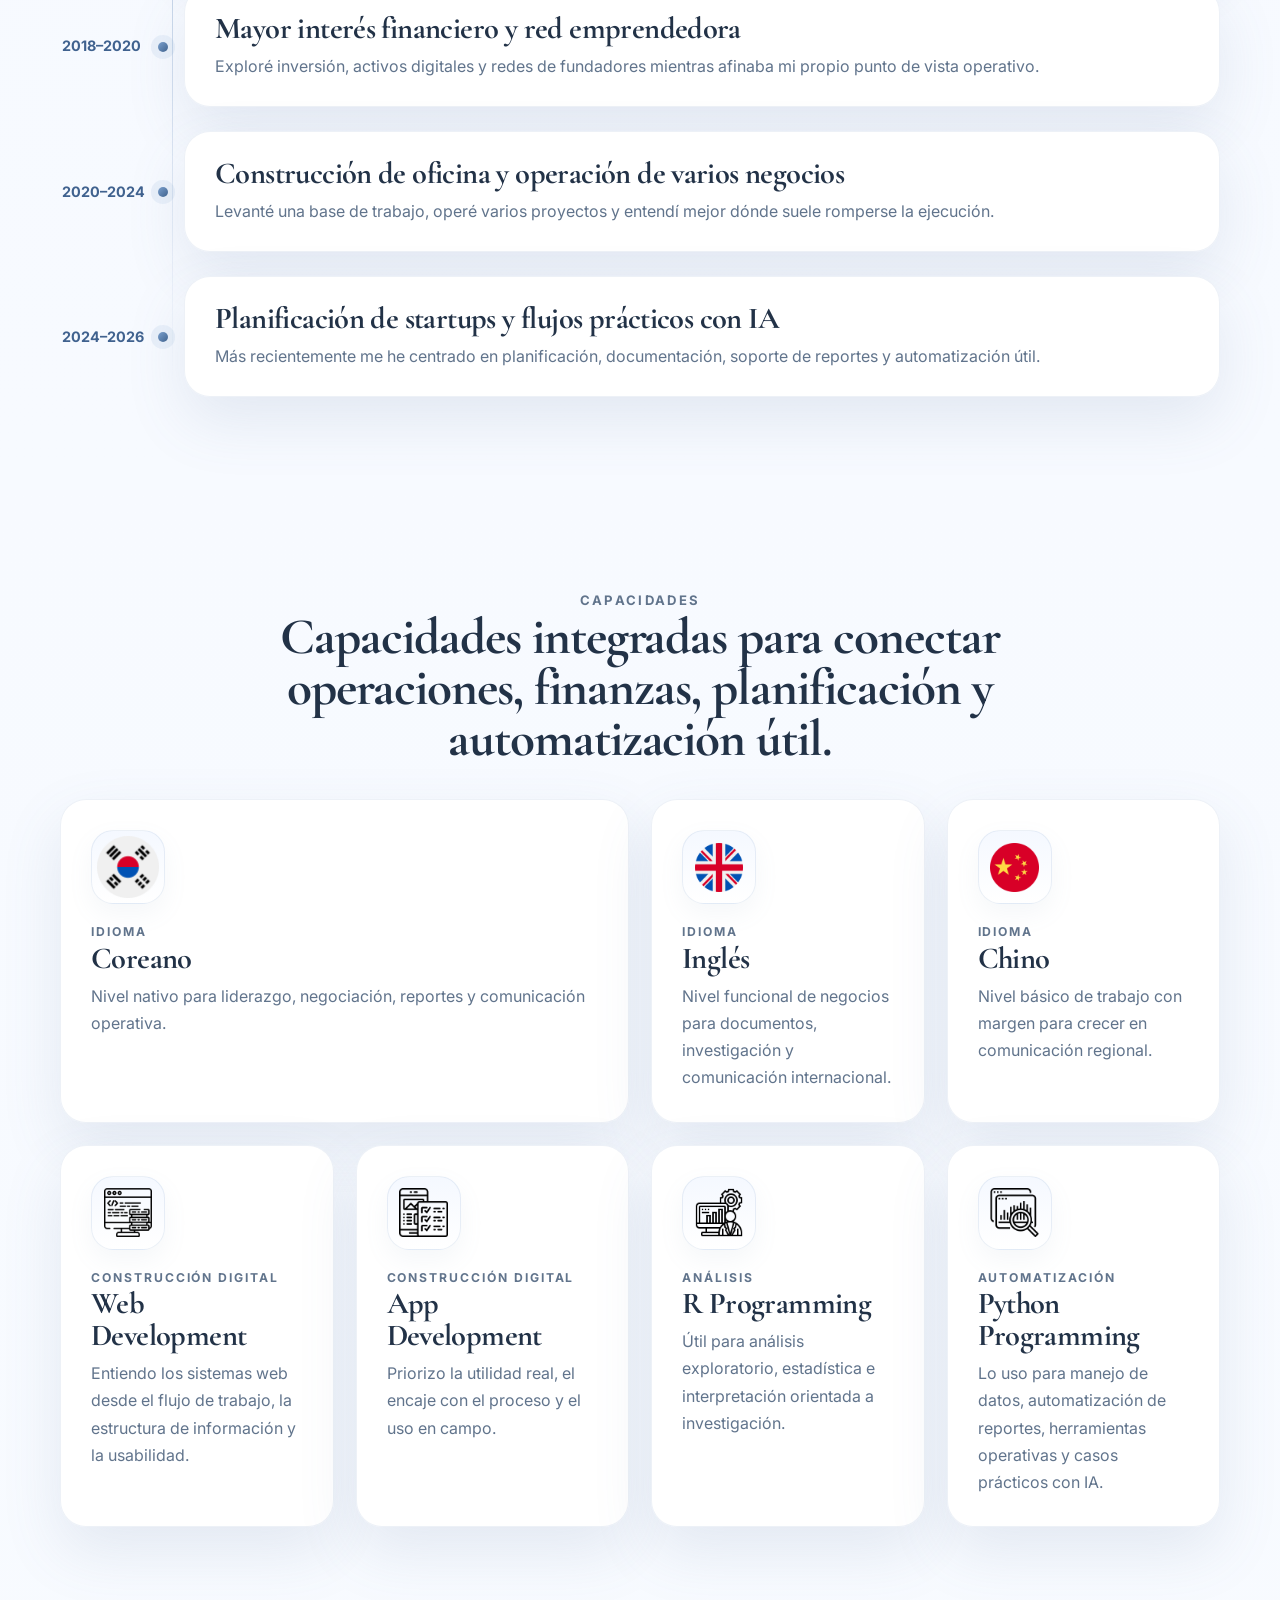
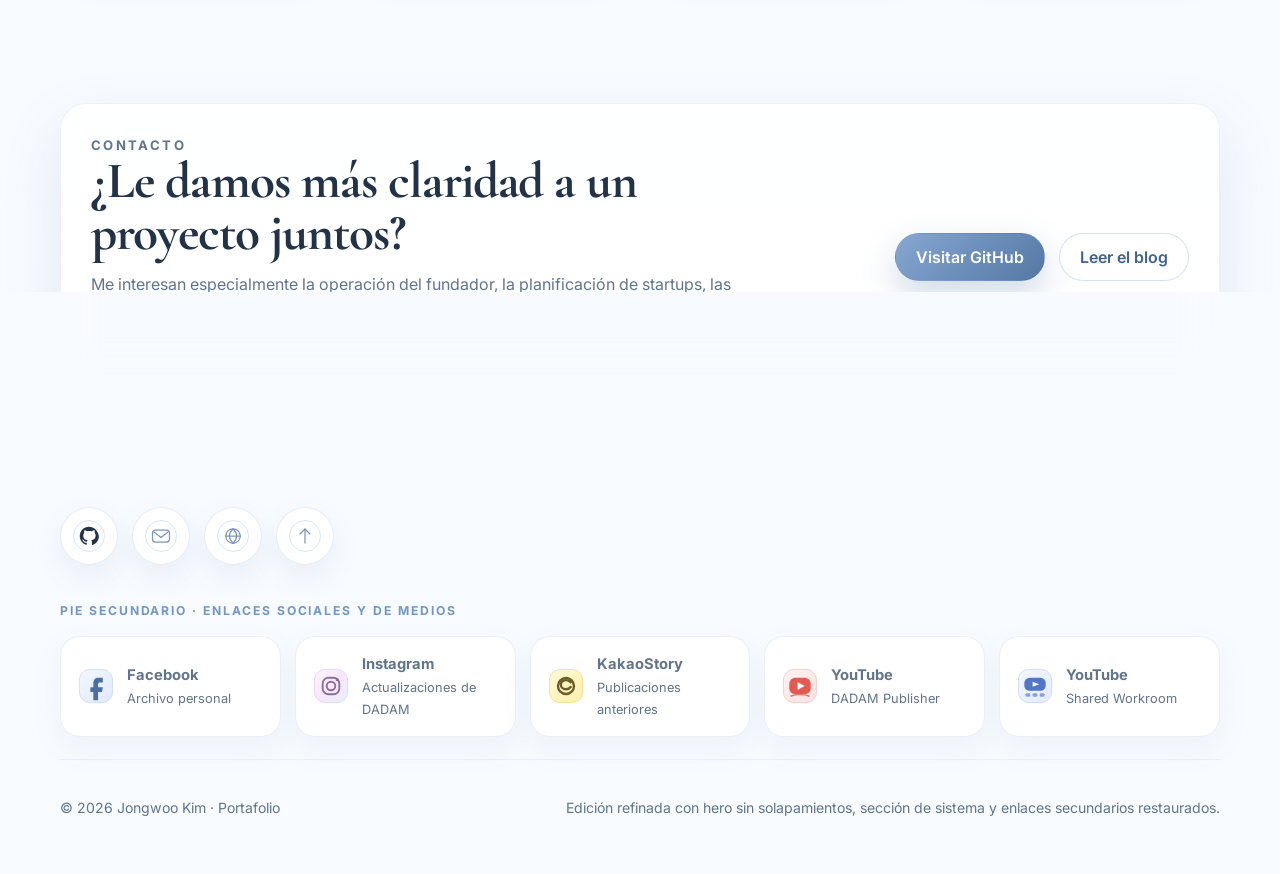
==== commit b45c631f: "Add files via upload" ====
--- a/es.html
+++ b/es.html
@@ -1 +1,170 @@
-<!DOCTYPE html><html lang="es"><head><meta charset="UTF-8" /><meta name="viewport" content="width=device-width, initial-scale=1.0" /><meta name="description" content="Jongwoo Kim es un fundador y operador con base en Ulsan, Corea, enfocado en operaciones, finanzas, planificación y automatización práctica." /><meta name="theme-color" content="#f7fbff" /><title>Jongwoo Kim | Fundador · Operador · Builder</title><link rel="preconnect" href="https://fonts.googleapis.com"><link rel="preconnect" href="https://fonts.gstatic.com" crossorigin><link href="https://fonts.googleapis.com/css2?family=Cormorant+Garamond:wght@500;600;700&family=Inter:wght@400;500;600;700;800&family=Nanum+Brush+Script&family=Noto+Sans+KR:wght@400;500;700&family=Noto+Sans+SC:wght@400;500;700&family=Noto+Serif+SC:wght@500;600;700&display=swap" rel="stylesheet"><link rel="icon" type="image/svg+xml" href="img/favicon.svg" /><link rel="stylesheet" href="css/styles.css" /><style>.footer-shell{display:grid;gap:18px}.footer-social{display:flex;align-items:center;gap:14px;padding-top:10px}.social-link{width:58px;height:58px;border-radius:999px;display:inline-flex;align-items:center;justify-content:center;background:rgba(255,255,255,.92);border:1px solid rgba(157,180,211,.42);box-shadow:0 16px 36px rgba(110,137,174,.12)}.social-link:hover{transform:translateY(-3px);box-shadow:0 20px 44px rgba(110,137,174,.18);border-color:rgba(125,150,184,.6)}.social-link img{width:32px;height:32px;display:block}</style></head><body><div class="site-noise" aria-hidden="true"></div><img class="sky-cloud cloud-left" src="img/cloud.png" alt="" aria-hidden="true" /><img class="sky-cloud cloud-right" src="img/cloud.png" alt="" aria-hidden="true" /><header class="site-header"><div class="container header-inner"><a class="brand" href="#top" aria-label="Go to top"><span class="brand-mark">JK</span><span class="brand-copy"><strong>Jongwoo Kim</strong><small>Fundador · Operador · Builder</small></span></a><div class="header-tools"><nav class="main-nav"><a href="#hello">Perfil</a><a href="#ventures">Proyectos</a><a href="#principles">Principios</a><a href="#journey">Trayectoria</a><a href="#skills">Capacidades</a><a href="#contact">Contacto</a></nav><div class="lang-switch" aria-label="Idioma"><a class="lang-chip" href="index.html">EN</a><a class="lang-chip" href="ko.html">KO</a><a class="lang-chip" href="zh.html">中文</a><a class="lang-chip active" href="es.html" aria-current="page">ES</a></div></div></div></header><main id="top"><section class="hero section"><div class="container hero-grid"><div class="hero-copy"><p class="eyebrow">Founder portfolio · Korea / Ulsan</p><p class="script-title">Jongwoo</p><h1>Impulso negocios con estructura, constancia y ejecución.</h1><p class="lead">A lo largo de los años he operado negocios en agricultura, software, publicación, espacios de trabajo compartidos y comercio. Cuando el trabajo se vuelve complejo, lo que realmente ayuda no es el discurso, sino ordenar el flujo, fijar criterios y sostener la ejecución.</p><div class="hero-actions"><a class="button primary" href="#contact">Conversemos</a><a class="button secondary" href="#journey">Ver trayectoria</a></div><div class="tag-row"><span>Founder Ops</span><span>SOP</span><span>Finanzas</span><span>KPI</span><span>Automatización con IA</span><span>Planificación de I+D</span></div></div><div class="hero-visual"><div class="hero-orb"></div><div class="profile-shell"><div class="flag-plate"><img src="img/korean_flag.png" alt="Korean identity motif" /></div><div class="profile-card card glass"><p class="card-label">Perfil</p><h2>Jongwoo Kim</h2><p>Mi base está en administración y finanzas, y mi experiencia como oficial naval fortaleció mi manera de pensar en procesos, responsabilidad y ejecución serena.</p><div class="mini-grid"><article><strong>Base</strong><span>Negocios · Finanzas</span></article><article><strong>Liderazgo</strong><span>Ex oficial naval</span></article><article><strong>Enfoque actual</strong><span>Startup / I+D / IA práctica</span></article><article><strong>Estilo de trabajo</strong><span>Primero la evidencia</span></article></div></div><div class="floating-card floating-a card"><span>Nota operativa</span><strong>Primero aclaro la ambigüedad; después acelero.</strong></div><div class="floating-card floating-b card"><span>Tono visual</span><strong>Luminoso, sobrio y con calma.</strong></div></div></div></div></section><section class="section intro-band" id="hello"><div class="container split-grid"><article class="card intro-card"><p class="eyebrow">Perfil</p><h2>Un tono cercano, una ejecución firme.</h2><p>Esta versión conserva la atmósfera ligera y personal del sitio original, pero cuenta mejor quién soy hoy. Valoro más una estructura que funciona de verdad que una promesa grandilocuente.</p><p>Mi fortaleza principal es dar orden al trabajo disperso: flujos de liquidación, rutinas de reporte, estándares operativos, criterios de decisión y automatizaciones que de verdad ahorran tiempo.</p></article><div class="stacked-info"><article class="card soft-card"><p class="card-label">Formación</p><h3>Base sólida en negocios y finanzas</h3><p>Licenciatura en administración, maestría en finanzas y estudios doctorales en gestión.</p></article><article class="card soft-card"><p class="card-label">Liderazgo</p><h3>Procesos, seguridad y responsabilidad</h3><p>La experiencia militar moldeó mi enfoque hacia los estándares, el control y la responsabilidad.</p></article><article class="card soft-card"><p class="card-label">Enfoque actual</p><h3>Planificación y automatización útil</h3><p>Hoy concentro gran parte de mi trabajo en startups, propuestas de I+D, hojas de ruta de aprendizaje y flujos prácticos con IA.</p></article></div></div></section><section class="section" id="ventures"><div class="container"><div class="section-heading"><p class="eyebrow">Proyectos</p><h2>Sectores distintos, la misma disciplina operativa.</h2></div><div class="venture-grid"><article class="card venture-card"><h3>ProfitFarm</h3><p class="venture-role">Agricultura · exportación · finanzas · personal</p><p>Gestioné operaciones de huerto, preparación para exportación, finanzas y temas de personal con una mirada muy práctica.</p></article><article class="card venture-card"><h3>Taller Compartido</h3><p class="venture-role">Operación del espacio · reservas · liquidación · SOP</p><p>Organicé reservas, atención en sitio, liquidación y tareas recurrentes en rutinas repetibles.</p></article><article class="card venture-card"><h3>DADAM Software</h3><p class="venture-role">Diseño de procesos web · reportes · herramientas</p><p>Trabajé en convertir procesos de negocio en sistemas útiles para liquidación, reporte y gestión diaria.</p></article><article class="card venture-card"><h3>DADAM Publishing</h3><p class="venture-role">Contenido · producción · calidad · coordinación</p><p>Llevé cronogramas, producción, entregas y comunicación en proyectos editoriales y de contenido.</p></article><article class="card venture-card"><h3>Oberstmarkets</h3><p class="venture-role">Comercio · canales · producto · precios · promoción</p><p>Operé canales, productos, precios y promociones con atención constante al margen y a la ejecución.</p></article><article class="card venture-card featured-venture"><h3>Lo que los une</h3><p class="venture-role">Mirada operativa del fundador</p><p>Da igual el sector: el crecimiento solo sirve cuando la estructura operativa puede sostenerlo.</p></article></div></div></section><section class="section principles-section" id="principles"><div class="container principles-grid"><div class="section-heading left-tight"><p class="eyebrow">Principios</p><h2>Una forma de trabajar nacida de la operación real.</h2></div><div class="principles-list"><article class="card principle-card"><h3>Primero la evidencia</h3><p>Las decisiones importantes deben apoyarse en pruebas rastreables, responsables claros y un marco temporal definido.</p></article><article class="card principle-card"><h3>Control conservador</h3><p>Si la confianza en un flujo o en una cifra baja, prefiero detener, verificar y recién entonces reabrir.</p></article><article class="card principle-card"><h3>Corte diario 00:00 UTC</h3><p>Trabajar con el mismo punto de referencia diario hace que los reportes sean comparables y la ejecución más coherente.</p></article><article class="card principle-card"><h3>Regla de alerta ±5%</h3><p>Cuando una métrica clave sale del rango esperado, la trato como una señal para pausar, diagnosticar y revisar.</p></article></div></div></section><section class="section timeline-section" id="journey"><div class="container"><div class="section-heading centered"><p class="eyebrow">Trayectoria</p><h2>Del estudio autodidacta a la ejecución directa del fundador.</h2></div><div class="timeline"><article class="timeline-item"><div class="year">2010–2014</div><div class="timeline-card card"><h3>Base de negocios y práctica temprana</h3><p>Construí una base de negocios mediante estudio autodidacta y trabajo práctico, mientras desarrollaba mi criterio emprendedor en Ulsan.</p></div></article><article class="timeline-item"><div class="year">2014–2016</div><div class="timeline-card card"><h3>Publicación, financiación y estudios financieros</h3><p>Entré en operaciones editoriales y profundicé mi formación en gestión y finanzas.</p></div></article><article class="timeline-item"><div class="year">2015–2017</div><div class="timeline-card card"><h3>Servicio como oficial naval</h3><p>Fue una etapa clave para consolidar hábitos de proceso, seguridad y responsabilidad bajo presión.</p></div></article><article class="timeline-item"><div class="year">2018–2020</div><div class="timeline-card card"><h3>Mayor interés financiero y red emprendedora</h3><p>Exploré inversión, activos digitales y redes de fundadores mientras afinaba mi propio punto de vista operativo.</p></div></article><article class="timeline-item"><div class="year">2020–2024</div><div class="timeline-card card"><h3>Construcción de oficina y operación de varios negocios</h3><p>Levanté una base de trabajo, operé varios proyectos y entendí mejor dónde suele romperse la ejecución.</p></div></article><article class="timeline-item"><div class="year">2024–2026</div><div class="timeline-card card"><h3>Planificación de startups y flujos prácticos con IA</h3><p>Más recientemente me he centrado en planificación, documentación, soporte de reportes y automatización útil.</p></div></article></div></div></section><section class="section skills-section" id="skills"><div class="container"><div class="section-heading centered"><p class="eyebrow">Capacidades</p><h2>Los recursos originales, ahora con una estructura más clara.</h2></div><div class="skills-cluster"><article class="card media-card wide"><div class="media-icon flag-korea"><img src="img/south-korea.png" alt="Coreano" /></div><div><p class="card-label">Idioma</p><h3>Coreano</h3><p>Nivel nativo para liderazgo, negociación, reportes y comunicación operativa.</p></div></article><article class="card media-card"><div class="media-icon"><img src="img/united-kingdom.png" alt="Inglés" /></div><div><p class="card-label">Idioma</p><h3>Inglés</h3><p>Nivel funcional de negocios para documentos, investigación y comunicación internacional.</p></div></article><article class="card media-card"><div class="media-icon"><img src="img/china.png" alt="Chino" /></div><div><p class="card-label">Idioma</p><h3>Chino</h3><p>Nivel básico de trabajo con margen para crecer en comunicación regional.</p></div></article><article class="card media-card"><div class="media-icon mono-icon"><img src="img/web-design.png" alt="Web Development" /></div><div><p class="card-label">Construcción digital</p><h3>Web Development</h3><p>Entiendo los sistemas web desde el flujo de trabajo, la estructura de información y la usabilidad.</p></div></article><article class="card media-card"><div class="media-icon mono-icon"><img src="img/app-design.png" alt="App Development" /></div><div><p class="card-label">Construcción digital</p><h3>App Development</h3><p>Priorizo la utilidad real, el encaje con el proceso y el uso en campo.</p></div></article><article class="card media-card"><div class="media-icon mono-icon"><img src="img/R-programming.png" alt="R Programming" /></div><div><p class="card-label">Análisis</p><h3>R Programming</h3><p>Útil para análisis exploratorio, estadística e interpretación orientada a investigación.</p></div></article><article class="card media-card"><div class="media-icon mono-icon"><img src="img/Python-programming.png" alt="Python Programming" /></div><div><p class="card-label">Automatización</p><h3>Python Programming</h3><p>Lo uso para manejo de datos, automatización de reportes, herramientas operativas y casos prácticos con IA.</p></div></article></div></div></section><section class="section contact-section" id="contact"><div class="container"><div class="contact-card card glass"><div><p class="eyebrow">Contacto</p><h2>¿Le damos más claridad a un proyecto juntos?</h2><p>Me interesan especialmente la operación del fundador, la planificación de startups, las propuestas de I+D, la automatización práctica y los sistemas de ejecución que ayuden a negocios reales a avanzar con más seguridad.</p></div><div class="contact-actions"><a class="button primary" href="https://github.com/oberstmarkts" target="_blank" rel="noreferrer">Visitar GitHub</a><a class="button secondary" href="#top">Volver arriba</a></div></div></div></section></main><footer class="site-footer"><div class="container footer-shell"><div class="footer-social" aria-label="Enlaces"><a class="social-link" href="https://github.com/oberstmarkts" target="_blank" rel="noreferrer" aria-label="Perfil de GitHub"><img src="img/icon-github.svg" alt="" /></a><a class="social-link" href="mailto:dadampaper@gmail.com" aria-label="Correo"><img src="img/icon-mail.svg" alt="" /></a><a class="social-link" href="https://dadampub.wixsite.com/dadampaper" target="_blank" rel="noreferrer" aria-label="Sitio de Dadam Paper"><img src="img/icon-web.svg" alt="" /></a><a class="social-link" href="#top" aria-label="Volver arriba"><img src="img/icon-top.svg" alt="" /></a></div><div class="footer-inner"><p>© 2026 Jongwoo Kim · Portafolio</p><p>Versión subida directamente con iconos de pie restaurados y páginas multilingües.</p></div></div></footer></body></html>+<!DOCTYPE html>
+<html lang="es">
+<head>
+  <meta charset="UTF-8" />
+  <meta name="viewport" content="width=device-width, initial-scale=1.0" />
+  <meta name="description" content="Jongwoo Kim es un fundador y operador con base en Ulsan, Corea, enfocado en operaciones, finanzas, planificación y automatización práctica." />
+  <meta name="theme-color" content="#f7fbff" />
+  <title>Jongwoo Kim | Fundador · Operador · Builder</title>
+  <link rel="preconnect" href="https://fonts.googleapis.com">
+  <link rel="preconnect" href="https://fonts.gstatic.com" crossorigin>
+  <link href="https://fonts.googleapis.com/css2?family=Cormorant+Garamond:wght@500;600;700&family=Inter:wght@400;500;600;700;800&family=Nanum+Brush+Script&family=Noto+Sans+KR:wght@400;500;700&family=Noto+Sans+SC:wght@400;500;700&family=Noto+Serif+SC:wght@500;600;700&display=swap" rel="stylesheet">
+  <link rel="icon" type="image/svg+xml" href="img/favicon.svg" />
+  <link rel="stylesheet" href="css/styles.css" />
+</head>
+<body>
+  <div class="site-noise" aria-hidden="true"></div>
+  <img class="sky-cloud cloud-left" src="img/cloud.png" alt="" aria-hidden="true" />
+  <img class="sky-cloud cloud-right" src="img/cloud.png" alt="" aria-hidden="true" />
+
+  <header class="site-header">
+    <div class="container header-inner">
+      <a class="brand" href="#top" aria-label="Go to top">
+        <span class="brand-mark">JK</span>
+        <span class="brand-copy">
+          <strong>Jongwoo Kim</strong>
+          <small>Fundador · Operador · Builder</small>
+        </span>
+      </a>
+      <div class="header-tools">
+        <nav class="main-nav"><a href="#hello">Perfil</a><a href="#ventures">Proyectos</a><a href="#system">Sistema</a><a href="#journey">Trayectoria</a><a href="#skills">Capacidades</a><a href="#contact">Contacto</a></nav>
+        <div class="lang-switch" aria-label="Idioma"><a class="lang-chip" href="index.html">EN</a><a class="lang-chip" href="ko.html">KO</a><a class="lang-chip" href="zh.html">中文</a><a class="lang-chip active" href="es.html" aria-current="page">ES</a></div>
+      </div>
+    </div>
+  </header>
+
+  <main id="top">
+    <section class="hero section">
+      <div class="container hero-grid">
+        <div class="hero-copy">
+          <p class="eyebrow">Founder portfolio · Korea / Ulsan</p>
+          <p class="script-title">Jongwoo</p>
+          <h1>Construyo sistemas más serenos para trabajos reales y complejos.</h1>
+          <p class="lead">Después de operar negocios en agricultura, software, publicación, espacios de trabajo compartidos y comercio, aprendí una idea central: el crecimiento solo dura cuando la estructura es comprensible, verificable y realmente sostenible para el equipo.</p>
+          <div class="hero-actions"><a class="button primary" href="#contact">Conversemos</a><a class="button secondary" href="https://dadampub.tistory.com/" target="_blank" rel="noreferrer">Leer el blog</a></div>
+          <div class="tag-row"><span>Founder Ops</span><span>SOP</span><span>Finanzas</span><span>KPI</span><span>Automatización con IA</span><span>Planificación de I+D</span></div>
+        </div>
+
+        <div class="hero-visual">
+          <div class="hero-orb"></div>
+          <div class="flag-plate"><img src="img/korean_flag.png" alt="Korean identity motif" /></div>
+          <div class="profile-card card glass">
+            <p class="card-label">Perfil</p>
+            <h2>Jongwoo Kim</h2>
+            <p>Mi base está en administración y finanzas, y mi experiencia como oficial naval fortaleció mi manera de pensar en procesos, responsabilidad, seguridad y ejecución serena.</p>
+          </div>
+        </div>
+      </div>
+
+      <div class="container hero-facts">
+        <div class="identity-grid"><article class="identity-card"><strong>Base</strong><span>Negocios · Finanzas</span></article><article class="identity-card"><strong>Liderazgo</strong><span>Ex oficial naval</span></article><article class="identity-card"><strong>Enfoque actual</strong><span>Startup / I+D / IA práctica</span></article><article class="identity-card"><strong>Estilo de trabajo</strong><span>Primero la evidencia</span></article></div>
+      </div>
+    </section>
+
+    <section class="section intro-band" id="hello">
+      <div class="container split-grid">
+        <article class="card intro-card">
+          <p class="eyebrow">Perfil</p>
+          <h2>Un tono cercano, una ejecución firme.</h2>
+          <p>Esta versión elimina por completo los banners flotantes que tapaban la pantalla principal y recupera una composición más limpia. Conserva la ligereza del sitio original, pero con una lectura mucho más clara.</p>
+          <p>Mi fortaleza principal es dar orden al trabajo disperso: flujos de liquidación, rutinas de reporte, estándares operativos, criterios de decisión y automatizaciones que de verdad reducen fricción manual.</p>
+        </article>
+        <div class="stacked-info"><article class="card soft-card"><p class="card-label">Formación</p><h3>Base sólida en negocios y finanzas</h3><p>Licenciatura en administración, maestría en finanzas y estudios doctorales en gestión.</p></article><article class="card soft-card"><p class="card-label">Liderazgo</p><h3>Procesos, seguridad y responsabilidad</h3><p>La experiencia militar moldeó mi enfoque hacia los estándares, el control y la responsabilidad.</p></article><article class="card soft-card"><p class="card-label">Enfoque actual</p><h3>Planificación y automatización útil</h3><p>Hoy concentro gran parte de mi trabajo en startups, propuestas de I+D, hojas de ruta de aprendizaje y flujos prácticos con IA.</p></article></div>
+      </div>
+    </section>
+
+    <section class="section" id="ventures">
+      <div class="container">
+        <div class="section-heading">
+          <p class="eyebrow">Proyectos</p>
+          <h2>Sectores distintos, la misma disciplina operativa.</h2>
+        </div>
+        <div class="venture-grid"><article class="card venture-card"><h3>ProfitFarm</h3><p class="venture-role">Agricultura · exportación · finanzas · personal</p><p>Gestioné operaciones de huerto, preparación para exportación, finanzas y temas de personal con una mirada muy práctica.</p></article><article class="card venture-card"><h3>Taller Compartido</h3><p class="venture-role">Operación del espacio · reservas · liquidación · SOP</p><p>Organicé reservas, atención en sitio, liquidación y tareas recurrentes en rutinas repetibles.</p></article><article class="card venture-card"><h3>DADAM Software</h3><p class="venture-role">Diseño de procesos web · reportes · herramientas</p><p>Trabajé en convertir procesos de negocio en sistemas útiles para liquidación, reporte y gestión diaria.</p></article><article class="card venture-card"><h3>DADAM Publishing</h3><p class="venture-role">Contenido · producción · calidad · coordinación</p><p>Llevé cronogramas, producción, entregas y comunicación en proyectos editoriales y de contenido.</p></article><article class="card venture-card"><h3>Oberstmarkets</h3><p class="venture-role">Comercio · canales · producto · precios · promoción</p><p>Operé canales, productos, precios y promociones con atención constante al margen y a la ejecución.</p></article><article class="card venture-card featured-venture"><h3>Lo que los une</h3><p class="venture-role">Mirada operativa del fundador</p><p>Da igual el sector: el crecimiento solo sirve cuando la estructura operativa puede sostenerlo.</p></article></div>
+      </div>
+    </section>
+
+    <section class="section system-section" id="system">
+      <div class="container">
+        <div class="section-heading centered">
+          <p class="eyebrow">Sistema</p>
+          <h2>No es una lista de principios: es un sistema operativo de trabajo.</h2>
+          <p>Lo que más me importa es reducir la ambigüedad antes de que se convierta en costo. Por eso uno responsables, evidencia, cortes de tiempo, verificación y automatización en la misma lógica de ejecución.</p>
+        </div>
+        <div class="system-grid">
+          <article class="card system-card large">
+            <p class="card-label">Sistema</p>
+            <h3>No es una lista de principios: es un sistema operativo de trabajo.</h3>
+            <p>Lo que más me importa es reducir la ambigüedad antes de que se convierta en costo. Por eso uno responsables, evidencia, cortes de tiempo, verificación y automatización en la misma lógica de ejecución.</p>
+            <div class="system-list"><article><strong>Primero la evidencia</strong><span>Las decisiones importantes deben apoyarse en pruebas rastreables, responsables claros y límites temporales definidos.</span></article><article><strong>Fail-Closed</strong><span>Si un número, un flujo o una entrega parece poco confiable, prefiero detener, verificar y luego reabrir.</span></article><article><strong>Corte diario 00:00 UTC</strong><span>Trabajar con el mismo punto de referencia diario hace que los reportes sean comparables y la ejecución más coherente.</span></article><article><strong>Disciplina de alerta ±5%</strong><span>Cuando una métrica clave sale del rango esperado, congelo, diagnostico, verifico y recién entonces reanudo.</span></article></div>
+            <div class="system-tags"><span>Control por evidencia</span><span>Snapshot diario</span><span>Reportes con Δ</span><span>RCA antes de reabrir</span></div>
+          </article>
+
+          <div class="system-stack">
+            <article class="card system-card">
+              <p class="card-label">Signals</p>
+              <h3>Signals</h3>
+              <p>Estas señales me importan mucho porque normalmente aparecen antes de una ruptura mayor.</p>
+              <ul class="signal-list"><li>Variación superior a ±5% en KPIs o KRIs clave</li><li>Retrabajo manual que se repite en más de un ciclo</li><li>Falta de claridad sobre quién aprueba, reporta o liquida</li><li>Entregas lentas entre planificación, ejecución y verificación</li></ul>
+            </article>
+            <article class="card system-card">
+              <p class="card-label">Operating Thesis</p>
+              <h3>Operating Thesis</h3>
+              <p>Mi tesis actual es simple: un buen sistema hace visible la confianza y vuelve más liviana la ejecución.</p>
+              <ul class="thesis-list"><li>La claridad reduce costo más rápido de lo que la velocidad puede ocultarlo.</li><li>Una rutina solo vale cuando otra persona puede operarla sin confusión.</li><li>La automatización debe quitar trabajo, no agregar otra capa de gestión.</li><li>Un dashboard del fundador solo sirve cuando lleva directo a una decisión o acción.</li></ul>
+            </article>
+          </div>
+        </div>
+      </div>
+    </section>
+
+    <section class="section timeline-section" id="journey">
+      <div class="container">
+        <div class="section-heading centered">
+          <p class="eyebrow">Trayectoria</p>
+          <h2>Del estudio autodidacta a la ejecución directa del fundador.</h2>
+        </div>
+        <div class="timeline"><article class="timeline-item"><div class="year">2010–2014</div><div class="timeline-card card"><h3>Base de negocios y práctica temprana</h3><p>Construí una base de negocios mediante estudio autodidacta y trabajo práctico, mientras desarrollaba mi criterio emprendedor en Ulsan.</p></div></article><article class="timeline-item"><div class="year">2014–2016</div><div class="timeline-card card"><h3>Publicación, financiación y estudios financieros</h3><p>Entré en operaciones editoriales y profundicé mi formación en gestión y finanzas.</p></div></article><article class="timeline-item"><div class="year">2015–2017</div><div class="timeline-card card"><h3>Servicio como oficial naval</h3><p>Fue una etapa clave para consolidar hábitos de proceso, seguridad y responsabilidad bajo presión.</p></div></article><article class="timeline-item"><div class="year">2018–2020</div><div class="timeline-card card"><h3>Mayor interés financiero y red emprendedora</h3><p>Exploré inversión, activos digitales y redes de fundadores mientras afinaba mi propio punto de vista operativo.</p></div></article><article class="timeline-item"><div class="year">2020–2024</div><div class="timeline-card card"><h3>Construcción de oficina y operación de varios negocios</h3><p>Levanté una base de trabajo, operé varios proyectos y entendí mejor dónde suele romperse la ejecución.</p></div></article><article class="timeline-item"><div class="year">2024–2026</div><div class="timeline-card card"><h3>Planificación de startups y flujos prácticos con IA</h3><p>Más recientemente me he centrado en planificación, documentación, soporte de reportes y automatización útil.</p></div></article></div>
+      </div>
+    </section>
+
+    <section class="section skills-section" id="skills">
+      <div class="container">
+        <div class="section-heading centered">
+          <p class="eyebrow">Capacidades</p>
+          <h2>Capacidades integradas para conectar operaciones, finanzas, planificación y automatización útil.</h2>
+        </div>
+        <div class="skills-cluster"><article class="card media-card wide"><div class="media-icon flag-korea"><img src="img/south-korea.png" alt="Coreano" /></div><div><p class="card-label">Idioma</p><h3>Coreano</h3><p>Nivel nativo para liderazgo, negociación, reportes y comunicación operativa.</p></div></article><article class="card media-card"><div class="media-icon"><img src="img/united-kingdom.png" alt="Inglés" /></div><div><p class="card-label">Idioma</p><h3>Inglés</h3><p>Nivel funcional de negocios para documentos, investigación y comunicación internacional.</p></div></article><article class="card media-card"><div class="media-icon"><img src="img/china.png" alt="Chino" /></div><div><p class="card-label">Idioma</p><h3>Chino</h3><p>Nivel básico de trabajo con margen para crecer en comunicación regional.</p></div></article><article class="card media-card"><div class="media-icon mono-icon"><img src="img/web-design.png" alt="Web Development" /></div><div><p class="card-label">Construcción digital</p><h3>Web Development</h3><p>Entiendo los sistemas web desde el flujo de trabajo, la estructura de información y la usabilidad.</p></div></article><article class="card media-card"><div class="media-icon mono-icon"><img src="img/app-design.png" alt="App Development" /></div><div><p class="card-label">Construcción digital</p><h3>App Development</h3><p>Priorizo la utilidad real, el encaje con el proceso y el uso en campo.</p></div></article><article class="card media-card"><div class="media-icon mono-icon"><img src="img/R-programming.png" alt="R Programming" /></div><div><p class="card-label">Análisis</p><h3>R Programming</h3><p>Útil para análisis exploratorio, estadística e interpretación orientada a investigación.</p></div></article><article class="card media-card"><div class="media-icon mono-icon"><img src="img/Python-programming.png" alt="Python Programming" /></div><div><p class="card-label">Automatización</p><h3>Python Programming</h3><p>Lo uso para manejo de datos, automatización de reportes, herramientas operativas y casos prácticos con IA.</p></div></article></div>
+      </div>
+    </section>
+
+    <section class="section contact-section" id="contact">
+      <div class="container">
+        <div class="contact-card card glass">
+          <div>
+            <p class="eyebrow">Contacto</p>
+            <h2>¿Le damos más claridad a un proyecto juntos?</h2>
+            <p>Me interesan especialmente la operación del fundador, la planificación de startups, las propuestas de I+D, la automatización práctica y los sistemas de ejecución que ayuden a negocios reales a avanzar con más seguridad.</p>
+          </div>
+          <div class="contact-actions"><a class="button primary" href="https://github.com/oberstmarkts" target="_blank" rel="noreferrer">Visitar GitHub</a><a class="button secondary" href="https://dadampub.tistory.com/" target="_blank" rel="noreferrer">Leer el blog</a></div>
+        </div>
+      </div>
+    </section>
+  </main>
+
+  <footer class="site-footer">
+    <div class="container footer-shell">
+      <div class="footer-main">
+        <div class="footer-social" aria-label="Contacto"><a class="social-link" href="https://github.com/oberstmarkts" aria-label="Perfil de GitHub" target="_blank" rel="noreferrer"><img src="img/icon-github.svg" alt="" /></a><a class="social-link" href="mailto:dadampaper@gmail.com" aria-label="Correo"><img src="img/icon-mail.svg" alt="" /></a><a class="social-link" href="https://dadampub.tistory.com/" aria-label="Blog de DADAM" target="_blank" rel="noreferrer"><img src="img/icon-web.svg" alt="" /></a><a class="social-link" href="#top" aria-label="Volver arriba"><img src="img/icon-top.svg" alt="" /></a></div>
+      </div>
+      <div class="secondary-footer">
+        <p class="card-label">Pie secundario · enlaces sociales y de medios</p>
+        <div class="secondary-grid"><a class="secondary-link" href="https://web.facebook.com/jongwoo.kim.376" target="_blank" rel="noreferrer"><img src="img/icon-facebook-soft.svg" alt="" /><span><strong>Facebook</strong><span>Archivo personal</span></span></a><a class="secondary-link" href="https://www.instagram.com/dadampub" target="_blank" rel="noreferrer"><img src="img/icon-instagram-soft.svg" alt="" /><span><strong>Instagram</strong><span>Actualizaciones de DADAM</span></span></a><a class="secondary-link" href="https://story.kakao.com/oberstmarkts" target="_blank" rel="noreferrer"><img src="img/icon-kakaostory-soft.svg" alt="" /><span><strong>KakaoStory</strong><span>Publicaciones anteriores</span></span></a><a class="secondary-link" href="https://www.youtube.com/@DADAMPublisher" target="_blank" rel="noreferrer"><img src="img/icon-youtube-dadam.svg" alt="" /><span><strong>YouTube</strong><span>DADAM Publisher</span></span></a><a class="secondary-link" href="https://www.youtube.com/@Shared_Workroom" target="_blank" rel="noreferrer"><img src="img/icon-youtube-workroom.svg" alt="" /><span><strong>YouTube</strong><span>Shared Workroom</span></span></a></div>
+      </div>
+      <div class="footer-inner">
+        <p>© 2026 Jongwoo Kim · Portafolio</p>
+        <p>Edición refinada con hero sin solapamientos, sección de sistema y enlaces secundarios restaurados.</p>
+      </div>
+    </div>
+  </footer>
+</body>
+</html>
--- a/css/styles.css
+++ b/css/styles.css
@@ -1,952 +1,730 @@
-:root {
-  --bg: #f8fbff;
-  --bg-soft: #ffffff;
-  --bg-alt: #eef5ff;
-  --surface: rgba(255, 255, 255, 0.88);
-  --surface-strong: rgba(255, 255, 255, 0.97);
-  --line: rgba(146, 170, 205, 0.24);
-  --line-strong: rgba(146, 170, 205, 0.42);
-  --text: #223247;
-  --muted: #61748c;
-  --accent: #7597c2;
-  --accent-deep: #3d5f88;
-  --shadow: 0 22px 60px rgba(90, 118, 156, 0.14);
-  --radius-xl: 36px;
-  --radius-lg: 26px;
-  --radius-md: 18px;
-  --container: min(1160px, calc(100% - 40px));
-}
-
-* { box-sizing: border-box; }
-html { scroll-behavior: smooth; }
-body {
-  margin: 0;
-  color: var(--text);
+:root{
+  --bg:#f7fbff;
+  --bg-soft:#ffffff;
+  --bg-alt:#eef4ff;
+  --text:#223247;
+  --muted:#61748c;
+  --line:rgba(146,170,205,.22);
+  --line-strong:rgba(146,170,205,.34);
+  --accent:#7396c2;
+  --accent-deep:#40628f;
+  --accent-soft:#dce8f8;
+  --shadow:0 24px 60px rgba(90,118,156,.13);
+  --shadow-soft:0 16px 34px rgba(110,137,174,.10);
+  --radius-xl:36px;
+  --radius-lg:26px;
+  --radius-md:18px;
+  --container:min(1160px, calc(100% - 40px));
+}
+*{box-sizing:border-box}
+html{scroll-behavior:smooth}
+body{
+  margin:0;
+  color:var(--text);
   background:
-    radial-gradient(circle at top left, rgba(179, 211, 255, 0.28), transparent 30%),
-    radial-gradient(circle at 85% 10%, rgba(211, 233, 255, 0.5), transparent 26%),
-    linear-gradient(180deg, #fbfdff 0%, #f5f9ff 42%, #f8fbff 100%);
-  font-family: 'Inter', system-ui, -apple-system, BlinkMacSystemFont, 'Segoe UI', sans-serif;
-  line-height: 1.7;
-  overflow-x: hidden;
-}
-
-a { color: inherit; text-decoration: none; }
-img { max-width: 100%; display: block; }
-
-.site-noise {
-  position: fixed;
-  inset: 0;
-  pointer-events: none;
-  opacity: 0.08;
+    radial-gradient(circle at top left, rgba(183,211,255,.30), transparent 30%),
+    radial-gradient(circle at 88% 12%, rgba(214,232,255,.52), transparent 24%),
+    linear-gradient(180deg, #fbfdff 0%, #f6f9ff 45%, #f8fbff 100%);
+  font-family:'Inter','Noto Sans KR','Noto Sans SC',system-ui,-apple-system,BlinkMacSystemFont,'Segoe UI',sans-serif;
+  line-height:1.7;
+  word-break:keep-all;
+  overflow-x:hidden;
+}
+html[lang="zh-CN"] body{word-break:normal}
+a{color:inherit;text-decoration:none}
+img{max-width:100%;display:block}
+
+.site-noise{
+  position:fixed;
+  inset:0;
+  pointer-events:none;
+  opacity:.08;
   background-image:
-    linear-gradient(rgba(255,255,255,0.36) 1px, transparent 1px),
-    linear-gradient(90deg, rgba(255,255,255,0.36) 1px, transparent 1px);
-  background-size: 26px 26px;
-  mask-image: radial-gradient(circle at center, black 58%, transparent 100%);
-}
-
-.sky-cloud {
-  position: fixed;
-  z-index: 0;
-  opacity: 0.14;
-  pointer-events: none;
-  filter: blur(0.6px);
-}
-
-.cloud-left {
-  top: -2rem;
-  left: -9rem;
-  width: 38rem;
-}
-
-.cloud-right {
-  top: 5rem;
-  right: -12rem;
-  width: 34rem;
-  transform: scaleX(-1);
-}
-
-.container {
-  width: var(--container);
-  margin: 0 auto;
-  position: relative;
-  z-index: 1;
-}
-
-.section {
-  position: relative;
-  padding: 100px 0;
-}
-
-.site-header {
-  position: sticky;
-  top: 0;
-  z-index: 30;
-  backdrop-filter: blur(18px);
-  background: rgba(248, 252, 255, 0.72);
-  border-bottom: 1px solid rgba(146, 170, 205, 0.14);
-}
-
-.header-inner {
-  display: flex;
-  align-items: center;
-  justify-content: space-between;
-  min-height: 82px;
-  gap: 20px;
-}
-
-.brand {
-  display: inline-flex;
-  align-items: center;
-  gap: 14px;
-}
-
-.brand-mark {
-  width: 46px;
-  height: 46px;
-  display: inline-grid;
-  place-items: center;
-  border-radius: 15px;
-  background: linear-gradient(135deg, #eff5ff 0%, #ffffff 100%);
-  border: 1px solid var(--line);
-  box-shadow: 0 10px 30px rgba(126, 149, 179, 0.12);
-  font-weight: 800;
-  color: var(--accent-deep);
-}
-
-.brand-copy {
-  display: grid;
-  gap: 2px;
-}
-
-.brand-copy strong {
-  font-size: 0.98rem;
-  letter-spacing: 0.01em;
-}
-
-.brand-copy small {
-  font-size: 0.78rem;
-  color: var(--muted);
-}
-
-.main-nav {
-  display: flex;
-  align-items: center;
-  gap: 22px;
-  color: var(--muted);
-  font-size: 0.95rem;
-}
-
-.main-nav a {
-  position: relative;
-  padding-bottom: 2px;
-}
-
-.main-nav a::after {
-  content: "";
-  position: absolute;
-  left: 0;
-  bottom: -4px;
-  width: 100%;
-  height: 1px;
-  background: linear-gradient(90deg, rgba(117,151,194,0), rgba(117,151,194,0.9), rgba(117,151,194,0));
-  transform: scaleX(0);
-  transform-origin: center;
-  transition: transform 0.25s ease;
-}
-
-.main-nav a:hover::after { transform: scaleX(1); }
-
-.hero {
-  padding-top: 88px;
-  padding-bottom: 88px;
-}
-
-.hero-grid {
-  display: grid;
-  grid-template-columns: 1.08fr 0.92fr;
-  gap: 56px;
-  align-items: center;
-}
-
-.eyebrow {
-  margin: 0 0 14px;
-  font-size: 0.82rem;
-  font-weight: 700;
-  letter-spacing: 0.18em;
-  text-transform: uppercase;
-  color: var(--accent);
-}
-
-.script-title {
-  margin: 0;
-  font-family: 'Nanum Brush Script', cursive;
-  font-size: clamp(3rem, 6vw, 5.6rem);
-  line-height: 0.95;
-  color: #6987ae;
-}
-
+    linear-gradient(rgba(255,255,255,.36) 1px, transparent 1px),
+    linear-gradient(90deg, rgba(255,255,255,.36) 1px, transparent 1px);
+  background-size:26px 26px;
+  mask-image:radial-gradient(circle at center, black 58%, transparent 100%);
+}
+.sky-cloud{
+  position:fixed;
+  z-index:0;
+  opacity:.12;
+  pointer-events:none;
+  filter:blur(.7px);
+}
+.cloud-left{top:-2rem;left:-9rem;width:38rem}
+.cloud-right{top:5rem;right:-12rem;width:34rem;transform:scaleX(-1)}
+
+.container{
+  width:var(--container);
+  margin:0 auto;
+  position:relative;
+  z-index:1;
+}
+.section{padding:96px 0;position:relative}
+
+.site-header{
+  position:sticky;
+  top:0;
+  z-index:40;
+  background:rgba(248,252,255,.75);
+  backdrop-filter:blur(18px);
+  border-bottom:1px solid rgba(146,170,205,.14);
+}
+.header-inner{
+  min-height:82px;
+  display:flex;
+  align-items:center;
+  justify-content:space-between;
+  gap:20px;
+}
+.brand{
+  display:inline-flex;
+  align-items:center;
+  gap:14px;
+}
+.brand-mark{
+  width:46px;height:46px;
+  display:grid;place-items:center;
+  border-radius:15px;
+  background:linear-gradient(135deg,#eff5ff 0%,#ffffff 100%);
+  border:1px solid var(--line);
+  box-shadow:0 10px 30px rgba(126,149,179,.12);
+  color:var(--accent-deep);
+  font-weight:800;
+}
+.brand-copy{display:grid;gap:2px}
+.brand-copy strong{font-size:.98rem;letter-spacing:.01em}
+.brand-copy small{font-size:.78rem;color:var(--muted)}
+
+.header-tools{display:flex;align-items:center;gap:18px}
+.main-nav{
+  display:flex;
+  align-items:center;
+  gap:22px;
+  color:var(--muted);
+  font-size:.95rem;
+}
+.main-nav a{
+  position:relative;
+  padding-bottom:2px;
+}
+.main-nav a::after{
+  content:"";
+  position:absolute;
+  left:0;bottom:-4px;
+  width:100%;height:1px;
+  background:linear-gradient(90deg, rgba(117,151,194,0), rgba(117,151,194,.9), rgba(117,151,194,0));
+  transform:scaleX(0);
+  transition:transform .25s ease;
+}
+.main-nav a:hover::after{transform:scaleX(1)}
+
+.lang-switch{
+  display:inline-flex;
+  align-items:center;
+  gap:8px;
+  padding:6px;
+  border-radius:999px;
+  background:rgba(255,255,255,.84);
+  border:1px solid rgba(146,170,205,.2);
+  box-shadow:0 10px 26px rgba(126,149,179,.08);
+  backdrop-filter:blur(10px);
+}
+.lang-chip{
+  min-width:54px;
+  padding:8px 14px;
+  border-radius:999px;
+  text-align:center;
+  font-size:.85rem;
+  font-weight:700;
+  letter-spacing:.02em;
+  color:var(--muted);
+}
+.lang-chip:hover{background:rgba(117,151,194,.08);color:var(--accent-deep)}
+.lang-chip.active{
+  background:linear-gradient(135deg,#87a7d2 0%,#5477a4 100%);
+  color:#fff;
+  box-shadow:0 10px 24px rgba(86,121,167,.22);
+}
+
+.eyebrow{
+  margin:0 0 14px;
+  font-size:.82rem;
+  font-weight:700;
+  letter-spacing:.18em;
+  text-transform:uppercase;
+  color:var(--accent);
+}
+.script-title{
+  margin:0;
+  line-height:.95;
+  color:#6987ae;
+}
+html[lang="ko"] .script-title{
+  font-family:'Nanum Brush Script',cursive;
+  font-size:clamp(3rem,6vw,5.6rem);
+}
+html[lang="en"] .script-title,
+html[lang="es"] .script-title{
+  font-family:'Cormorant Garamond',Georgia,serif;
+  font-style:italic;
+  font-weight:600;
+  letter-spacing:-.02em;
+  font-size:clamp(3.2rem,6vw,5.8rem);
+}
+html[lang="zh-CN"] .script-title{
+  font-family:'Noto Serif SC',serif;
+  font-weight:600;
+  font-size:clamp(2.8rem,5.6vw,4.8rem);
+  line-height:1.04;
+}
 .hero h1,
 .section-heading h2,
 .intro-card h2,
 .contact-card h2,
-.principle-card h3,
+.system-card h3,
 .timeline-card h3,
 .media-card h3,
 .venture-card h3,
 .soft-card h3,
-.profile-card h2 {
-  font-family: 'Cormorant Garamond', Georgia, serif;
-  letter-spacing: -0.02em;
-}
-
-.hero h1 {
-  margin: 14px 0 18px;
-  font-size: clamp(2.8rem, 5vw, 5rem);
-  line-height: 0.98;
-  font-weight: 600;
-}
-
-.hero h1 span {
-  color: var(--accent-deep);
-}
-
-.lead {
-  max-width: 640px;
-  font-size: 1.08rem;
-  color: var(--muted);
-}
-
-.hero-actions,
-.contact-actions {
-  display: flex;
-  flex-wrap: wrap;
-  gap: 14px;
-  margin-top: 28px;
-}
-
-.button {
-  display: inline-flex;
-  align-items: center;
-  justify-content: center;
-  min-height: 48px;
-  padding: 0 20px;
-  border-radius: 999px;
-  font-weight: 600;
-  border: 1px solid transparent;
-  transition: transform 0.2s ease, box-shadow 0.2s ease, background 0.2s ease;
-}
-
-.button:hover {
-  transform: translateY(-2px);
-}
-
-.button.primary {
-  color: white;
-  background: linear-gradient(135deg, #87a7d2 0%, #5477a4 100%);
-  box-shadow: 0 14px 34px rgba(86, 121, 167, 0.28);
-}
-
-.button.secondary {
-  color: var(--accent-deep);
-  background: rgba(255, 255, 255, 0.78);
-  border-color: rgba(117, 151, 194, 0.28);
-}
-
-.tag-row {
-  display: flex;
-  flex-wrap: wrap;
-  gap: 10px;
-  margin-top: 28px;
-}
-
-.tag-row span {
-  padding: 10px 14px;
-  border-radius: 999px;
-  background: rgba(255, 255, 255, 0.76);
-  border: 1px solid var(--line);
-  color: var(--muted);
-  font-size: 0.9rem;
-  box-shadow: 0 8px 24px rgba(126, 149, 179, 0.08);
-}
-
-.hero-visual {
-  position: relative;
-  min-height: 620px;
-}
-
-.hero-orb {
-  position: absolute;
-  inset: 2% 5% auto auto;
-  width: 430px;
-  height: 430px;
-  border-radius: 50%;
-  background: radial-gradient(circle at 35% 35%, rgba(255,255,255,0.96), rgba(216,231,249,0.62) 55%, rgba(207,224,246,0) 74%);
-  filter: blur(2px);
-}
-
-.profile-shell {
-  position: absolute;
-  inset: 0;
-}
-
-.flag-plate {
-  position: absolute;
-  top: 42px;
-  right: 30px;
-  width: min(84%, 470px);
-  aspect-ratio: 1 / 1;
-  display: grid;
-  place-items: center;
-  border-radius: 50%;
-  background: radial-gradient(circle at center, rgba(255,255,255,0.9), rgba(255,255,255,0.36) 62%, rgba(255,255,255,0) 74%);
-}
-
-.flag-plate img {
-  width: 86%;
-  filter: drop-shadow(0 24px 42px rgba(109, 128, 157, 0.12));
-  opacity: 0.9;
-}
-
-.card {
-  background: var(--surface-strong);
-  border: 1px solid rgba(146, 170, 205, 0.16);
-  border-radius: var(--radius-lg);
-  box-shadow: var(--shadow);
-}
-
-.glass {
-  background: linear-gradient(180deg, rgba(255,255,255,0.84) 0%, rgba(255,255,255,0.94) 100%);
-  backdrop-filter: blur(18px);
-}
-
-.profile-card {
-  position: absolute;
-  bottom: 88px;
-  left: 0;
-  width: min(88%, 440px);
-  padding: 30px;
-}
-
-.card-label {
-  margin: 0 0 8px;
-  font-size: 0.76rem;
-  font-weight: 700;
-  letter-spacing: 0.16em;
-  text-transform: uppercase;
-  color: var(--accent);
-}
-
-.profile-card h2 {
-  margin: 0 0 10px;
-  font-size: 2.1rem;
-  line-height: 1;
-}
-
-.profile-card p {
-  margin: 0;
-  color: var(--muted);
-}
-
-.mini-grid {
-  display: grid;
-  grid-template-columns: repeat(2, minmax(0, 1fr));
-  gap: 14px;
-  margin-top: 22px;
-}
-
-.mini-grid article {
-  padding: 15px 16px;
-  border-radius: 18px;
-  background: rgba(245, 249, 255, 0.94);
-  border: 1px solid rgba(146, 170, 205, 0.14);
-}
-
-.mini-grid strong {
-  display: block;
-  font-size: 0.94rem;
-}
-
-.mini-grid span {
-  display: block;
-  margin-top: 4px;
-  color: var(--muted);
-  font-size: 0.88rem;
-}
-
-.floating-card {
-  position: absolute;
-  padding: 18px 20px;
-  width: 220px;
-  background: rgba(255, 255, 255, 0.92);
-}
-
-.floating-card span {
-  display: block;
-  font-size: 0.72rem;
-  font-weight: 700;
-  letter-spacing: 0.13em;
-  text-transform: uppercase;
-  color: var(--accent);
-  margin-bottom: 6px;
-}
-
-.floating-card strong {
-  font-family: 'Cormorant Garamond', Georgia, serif;
-  font-size: 1.28rem;
-  line-height: 1.15;
-  font-weight: 600;
-}
-
-.floating-a {
-  top: 52px;
-  left: 18px;
-}
-
-.floating-b {
-  bottom: 20px;
-  right: 26px;
-}
-
-.intro-band {
-  padding-top: 50px;
-}
-
-.split-grid {
-  display: grid;
-  grid-template-columns: 1.08fr 0.92fr;
-  gap: 28px;
-}
-
-.intro-card,
-.soft-card,
-.venture-card,
-.principle-card,
-.timeline-card,
-.media-card,
-.contact-card {
-  padding: 30px;
-}
-
-.intro-card h2,
-.section-heading h2,
-.contact-card h2 {
-  margin: 0 0 12px;
-  font-size: clamp(2rem, 4vw, 3.5rem);
-  line-height: 1;
-}
-
-.intro-card p,
-.soft-card p,
-.venture-card p,
-.principle-card p,
-.timeline-card p,
-.media-card p,
-.contact-card p,
-.section-heading p {
-  margin: 0;
-  color: var(--muted);
-}
-
-.stacked-info {
-  display: grid;
-  gap: 20px;
-}
-
-.soft-card h3,
-.venture-card h3,
-.principle-card h3,
-.timeline-card h3,
-.media-card h3 {
-  margin: 0 0 8px;
-  font-size: 1.9rem;
-  line-height: 1.05;
-}
-
-.section-heading {
-  margin-bottom: 28px;
-}
-
-.section-heading.centered {
-  text-align: center;
-  max-width: 820px;
-  margin: 0 auto 34px;
-}
-
-.left-tight {
-  margin-bottom: 0;
-}
-
-.venture-grid,
-.skills-cluster {
-  display: grid;
-  grid-template-columns: repeat(3, minmax(0, 1fr));
-  gap: 22px;
-}
-
-.venture-card {
-  position: relative;
-  min-height: 240px;
-  overflow: hidden;
-}
-
-.venture-card::before {
-  content: "";
-  position: absolute;
-  inset: auto -30px -50px auto;
-  width: 140px;
-  height: 140px;
-  border-radius: 50%;
-  background: radial-gradient(circle, rgba(186,211,243,0.24), rgba(186,211,243,0));
-}
-
-.venture-role {
-  margin-bottom: 12px !important;
-  color: var(--accent-deep) !important;
-  font-size: 0.92rem;
-}
-
-.featured-venture {
-  background: linear-gradient(180deg, rgba(241,247,255,0.98), rgba(255,255,255,0.98));
-}
-
-.principles-grid {
-  display: grid;
-  grid-template-columns: 0.8fr 1.2fr;
-  gap: 24px;
-  align-items: start;
-}
-
-.principles-list {
-  display: grid;
-  grid-template-columns: repeat(2, minmax(0, 1fr));
-  gap: 20px;
-}
-
-.principle-card {
-  min-height: 200px;
-}
-
-.timeline {
-  position: relative;
-  display: grid;
-  gap: 24px;
-  margin-top: 28px;
-}
-
-.timeline::before {
-  content: "";
-  position: absolute;
-  left: 112px;
-  top: 16px;
-  bottom: 16px;
-  width: 1px;
-  background: linear-gradient(180deg, rgba(117,151,194,0), rgba(117,151,194,0.4), rgba(117,151,194,0));
-}
-
-.timeline-item {
-  display: grid;
-  grid-template-columns: 90px 1fr;
-  gap: 34px;
-  align-items: center;
-}
-
-.year {
-  position: relative;
-  font-size: 0.9rem;
-  font-weight: 700;
-  color: var(--accent-deep);
-  padding-left: 2px;
-}
-
-.year::after {
-  content: "";
-  position: absolute;
-  top: 50%;
-  right: -18px;
-  width: 10px;
-  height: 10px;
-  border-radius: 50%;
-  background: linear-gradient(135deg, #7ba0ce, #40638e);
-  transform: translateY(-50%);
-  box-shadow: 0 0 0 7px rgba(123,160,206,0.12);
-}
-
-.timeline-card {
-  padding-top: 26px;
-  padding-bottom: 26px;
-}
-
-.skills-cluster {
-  grid-template-columns: repeat(4, minmax(0, 1fr));
-  align-items: stretch;
-}
-
-.media-card {
-  display: flex;
-  flex-direction: column;
-  gap: 18px;
-  min-height: 265px;
-}
-
-.media-card.wide {
-  grid-column: span 2;
-}
-
-.media-icon {
-  width: 74px;
-  height: 74px;
-  display: grid;
-  place-items: center;
-  border-radius: 22px;
-  background: linear-gradient(180deg, rgba(244,248,255,0.95), rgba(255,255,255,0.95));
-  border: 1px solid rgba(146,170,205,0.18);
-  box-shadow: 0 10px 24px rgba(126, 149, 179, 0.08);
-}
-
-.media-icon img {
-  width: 68%;
-  height: 68%;
-  object-fit: contain;
-}
-
-.flag-korea img {
-  width: 86%;
-  height: 86%;
-}
-
-.mono-icon img {
-  filter: saturate(0) brightness(0.45);
-}
-
-.contact-section {
-  padding-top: 80px;
-}
-
-.contact-card {
-  display: flex;
-  align-items: center;
-  justify-content: space-between;
-  gap: 28px;
-}
-
-.site-footer {
-  padding: 28px 0 36px;
-}
-
-.footer-inner {
-  display: flex;
-  justify-content: space-between;
-  gap: 20px;
-  color: var(--muted);
-  font-size: 0.88rem;
-  border-top: 1px solid rgba(146, 170, 205, 0.14);
-  padding-top: 22px;
-}
-
-.card,
-.button,
-.brand-mark,
-.tag-row span,
-.media-icon,
-.main-nav a::after {
-  transition: all 0.25s ease;
-}
-
-.card:hover {
-  transform: translateY(-4px);
-  box-shadow: 0 28px 68px rgba(92, 117, 149, 0.16);
-}
-
-@media (max-width: 1080px) {
-  .hero-grid,
-  .split-grid,
-  .principles-grid,
-  .contact-card {
-    grid-template-columns: 1fr;
-  }
-
-  .hero-visual {
-    min-height: 560px;
-  }
-
-  .venture-grid,
-  .skills-cluster {
-    grid-template-columns: repeat(2, minmax(0, 1fr));
-  }
-
-  .media-card.wide {
-    grid-column: span 2;
-  }
-}
-
-@media (max-width: 820px) {
-  .site-header {
-    position: static;
-  }
-
-  .header-inner {
-    flex-direction: column;
-    align-items: flex-start;
-    padding: 18px 0;
-  }
-
-  .main-nav {
-    flex-wrap: wrap;
-    gap: 14px;
-  }
-
-  .hero {
-    padding-top: 54px;
-  }
-
-  .hero-visual {
-    min-height: 520px;
-  }
-
-  .profile-card {
-    position: relative;
-    bottom: auto;
-    left: auto;
-    width: 100%;
-    margin-top: 250px;
-  }
-
-  .flag-plate {
-    top: 0;
-    left: 50%;
-    right: auto;
-    transform: translateX(-50%);
-    width: 320px;
-  }
-
-  .floating-a,
-  .floating-b {
-    width: 190px;
-  }
-
-  .timeline::before {
-    left: 10px;
-  }
-
-  .timeline-item {
-    grid-template-columns: 1fr;
-    gap: 12px;
-    padding-left: 30px;
-  }
-
-  .year::after {
-    left: -26px;
-    right: auto;
-  }
-}
-
-@media (max-width: 640px) {
-  .section {
-    padding: 72px 0;
-  }
-
-  .hero h1 {
-    font-size: 2.5rem;
-  }
-
-  .script-title {
-    font-size: 3.6rem;
-  }
-
-  .venture-grid,
-  .skills-cluster,
-  .principles-list,
-  .mini-grid {
-    grid-template-columns: 1fr;
-  }
-
-  .media-card.wide {
-    grid-column: span 1;
-  }
-
-  .hero-visual {
-    min-height: 540px;
-  }
-
-  .flag-plate {
-    width: 270px;
-  }
-
-  .floating-a {
-    top: 18px;
-    left: 0;
-  }
-
-  .floating-b {
-    right: 0;
-    bottom: 18px;
-  }
-
-  .floating-card {
-    width: 170px;
-    padding: 14px 16px;
-  }
-
-  .contact-actions,
-  .hero-actions,
-  .footer-inner {
-    flex-direction: column;
-    align-items: flex-start;
-  }
-
-  .sky-cloud {
-    opacity: 0.08;
-  }
-}
-
-
-
-body {
-  font-family: 'Inter', 'Noto Sans KR', 'Noto Sans SC', system-ui, -apple-system, BlinkMacSystemFont, 'Segoe UI', sans-serif;
-  word-break: keep-all;
-}
-
-html[lang="zh-CN"] body {
-  word-break: normal;
-}
-
-.header-tools {
-  display: flex;
-  align-items: center;
-  gap: 18px;
-}
-
-.lang-switch {
-  display: inline-flex;
-  align-items: center;
-  gap: 8px;
-  padding: 6px;
-  border-radius: 999px;
-  background: rgba(255, 255, 255, 0.82);
-  border: 1px solid rgba(146, 170, 205, 0.2);
-  box-shadow: 0 10px 26px rgba(126, 149, 179, 0.08);
-  backdrop-filter: blur(10px);
-}
-
-.lang-chip {
-  min-width: 54px;
-  padding: 8px 14px;
-  border-radius: 999px;
-  text-align: center;
-  font-size: 0.85rem;
-  font-weight: 700;
-  letter-spacing: 0.02em;
-  color: var(--muted);
-}
-
-.lang-chip:hover {
-  background: rgba(117, 151, 194, 0.08);
-  color: var(--accent-deep);
-}
-
-.lang-chip.active {
-  background: linear-gradient(135deg, #87a7d2 0%, #5477a4 100%);
-  color: white;
-  box-shadow: 0 10px 24px rgba(86, 121, 167, 0.22);
-}
-
-.hero-copy h1 {
-  max-width: 720px;
-}
-
-.intro-card p + p {
-  margin-top: 16px;
-}
-
-.contact-card > div:first-child {
-  max-width: 700px;
-}
-
-html[lang="ko"] .script-title {
-  font-family: 'Nanum Brush Script', cursive;
-  letter-spacing: 0;
-}
-
-html[lang="en"] .script-title,
-html[lang="es"] .script-title {
-  font-family: 'Cormorant Garamond', Georgia, serif;
-  font-style: italic;
-  font-weight: 600;
-  letter-spacing: -0.02em;
-}
-
-html[lang="zh-CN"] .script-title {
-  font-family: 'Noto Serif SC', serif;
-  font-weight: 600;
-  font-size: clamp(2.5rem, 5.5vw, 4.6rem);
-  line-height: 1.05;
-}
-
+.profile-card h2{
+  font-family:'Cormorant Garamond',Georgia,serif;
+  letter-spacing:-.02em;
+}
 html[lang="ko"] .hero h1,
 html[lang="ko"] .section-heading h2,
 html[lang="ko"] .intro-card h2,
 html[lang="ko"] .contact-card h2,
-html[lang="ko"] .principle-card h3,
+html[lang="ko"] .system-card h3,
 html[lang="ko"] .timeline-card h3,
 html[lang="ko"] .media-card h3,
 html[lang="ko"] .venture-card h3,
 html[lang="ko"] .soft-card h3,
-html[lang="ko"] .profile-card h2 {
-  font-family: 'Noto Serif SC', 'Cormorant Garamond', Georgia, serif;
-  letter-spacing: -0.03em;
-}
-
+html[lang="ko"] .profile-card h2{
+  font-family:'Noto Serif SC','Cormorant Garamond',Georgia,serif;
+  letter-spacing:-.03em;
+}
 html[lang="zh-CN"] .hero h1,
 html[lang="zh-CN"] .section-heading h2,
 html[lang="zh-CN"] .intro-card h2,
 html[lang="zh-CN"] .contact-card h2,
-html[lang="zh-CN"] .principle-card h3,
+html[lang="zh-CN"] .system-card h3,
 html[lang="zh-CN"] .timeline-card h3,
 html[lang="zh-CN"] .media-card h3,
 html[lang="zh-CN"] .venture-card h3,
 html[lang="zh-CN"] .soft-card h3,
-html[lang="zh-CN"] .profile-card h2 {
-  font-family: 'Noto Serif SC', serif;
-  letter-spacing: -0.02em;
-}
-
-@media (max-width: 1080px) {
-  .header-tools {
-    width: 100%;
-    flex-direction: column;
-    align-items: flex-start;
+html[lang="zh-CN"] .profile-card h2{
+  font-family:'Noto Serif SC',serif;
+  letter-spacing:-.02em;
+}
+
+.hero{
+  padding-top:92px;
+  padding-bottom:44px;
+}
+.hero-grid{
+  display:grid;
+  grid-template-columns:1.02fr .98fr;
+  gap:clamp(42px,6vw,84px);
+  align-items:center;
+}
+.hero-copy{padding-top:8px}
+.hero h1{
+  margin:14px 0 18px;
+  font-size:clamp(2.8rem,5vw,5rem);
+  line-height:.98;
+  font-weight:600;
+  max-width:13ch;
+}
+.lead{
+  max-width:660px;
+  font-size:1.08rem;
+  color:var(--muted);
+}
+.hero-actions,
+.contact-actions{
+  display:flex;
+  flex-wrap:wrap;
+  gap:14px;
+  margin-top:28px;
+}
+.button{
+  display:inline-flex;
+  align-items:center;
+  justify-content:center;
+  min-height:48px;
+  padding:0 20px;
+  border-radius:999px;
+  border:1px solid transparent;
+  font-weight:600;
+  transition:transform .2s ease, box-shadow .2s ease, background .2s ease;
+}
+.button:hover{transform:translateY(-2px)}
+.button.primary{
+  color:#fff;
+  background:linear-gradient(135deg,#87a7d2 0%,#5477a4 100%);
+  box-shadow:0 14px 34px rgba(86,121,167,.28);
+}
+.button.secondary{
+  color:var(--accent-deep);
+  background:rgba(255,255,255,.82);
+  border-color:rgba(117,151,194,.28);
+}
+
+.tag-row{
+  display:flex;
+  flex-wrap:wrap;
+  gap:10px;
+  margin-top:28px;
+}
+.tag-row span{
+  padding:10px 14px;
+  border-radius:999px;
+  background:rgba(255,255,255,.78);
+  border:1px solid var(--line);
+  color:var(--muted);
+  font-size:.9rem;
+  box-shadow:0 8px 24px rgba(126,149,179,.08);
+}
+
+.hero-visual{
+  position:relative;
+  min-height:540px;
+}
+.hero-orb{
+  position:absolute;
+  top:12px;
+  right:18px;
+  width:min(88%, 460px);
+  aspect-ratio:1/1;
+  border-radius:50%;
+  background:radial-gradient(circle at 35% 35%, rgba(255,255,255,.97), rgba(216,231,249,.64) 56%, rgba(207,224,246,0) 75%);
+  filter:blur(2px);
+}
+.flag-plate{
+  position:absolute;
+  top:26px;
+  right:22px;
+  width:min(82%, 430px);
+  aspect-ratio:1/1;
+  display:grid;
+  place-items:center;
+  border-radius:50%;
+  background:radial-gradient(circle at center, rgba(255,255,255,.92), rgba(255,255,255,.34) 62%, rgba(255,255,255,0) 74%);
+}
+.flag-plate img{
+  width:86%;
+  opacity:.92;
+  filter:drop-shadow(0 24px 42px rgba(109,128,157,.12));
+}
+.card{
+  background:rgba(255,255,255,.97);
+  border:1px solid rgba(146,170,205,.16);
+  border-radius:var(--radius-lg);
+  box-shadow:var(--shadow);
+  transition:transform .25s ease, box-shadow .25s ease;
+}
+.card:hover{
+  transform:translateY(-4px);
+  box-shadow:0 28px 68px rgba(92,117,149,.16);
+}
+.glass{
+  background:linear-gradient(180deg, rgba(255,255,255,.86) 0%, rgba(255,255,255,.95) 100%);
+  backdrop-filter:blur(18px);
+}
+.profile-card{
+  position:absolute;
+  left:0;
+  bottom:18px;
+  width:min(86%, 430px);
+  padding:30px;
+}
+.card-label{
+  margin:0 0 8px;
+  font-size:.76rem;
+  font-weight:700;
+  letter-spacing:.16em;
+  text-transform:uppercase;
+  color:var(--accent);
+}
+.profile-card h2{
+  margin:0 0 10px;
+  font-size:2.18rem;
+  line-height:1;
+}
+.profile-card p{
+  margin:0;
+  color:var(--muted);
+}
+.hero-facts{
+  margin-top:32px;
+}
+.identity-grid{
+  display:grid;
+  grid-template-columns:repeat(4, minmax(0,1fr));
+  gap:16px;
+}
+.identity-card{
+  padding:20px 22px;
+  border-radius:22px;
+  background:linear-gradient(180deg, rgba(255,255,255,.94), rgba(245,249,255,.96));
+  border:1px solid rgba(146,170,205,.16);
+  box-shadow:var(--shadow-soft);
+}
+.identity-card strong{
+  display:block;
+  margin-bottom:4px;
+  font-size:.96rem;
+}
+.identity-card span{
+  display:block;
+  color:var(--muted);
+  font-size:.92rem;
+}
+
+.split-grid{
+  display:grid;
+  grid-template-columns:1.08fr .92fr;
+  gap:28px;
+}
+.intro-card,.soft-card,.venture-card,.system-card,.timeline-card,.media-card,.contact-card{
+  padding:30px;
+}
+.intro-card h2,.section-heading h2,.contact-card h2{
+  margin:0 0 12px;
+  font-size:clamp(2rem,4vw,3.5rem);
+  line-height:1;
+}
+.intro-card p,.soft-card p,.venture-card p,.system-card p,.timeline-card p,.media-card p,.contact-card p,.section-heading p{
+  margin:0;
+  color:var(--muted);
+}
+.intro-card p + p{margin-top:16px}
+.stacked-info{display:grid;gap:20px}
+.soft-card h3,.venture-card h3,.system-card h3,.timeline-card h3,.media-card h3{
+  margin:0 0 8px;
+  font-size:1.9rem;
+  line-height:1.05;
+}
+.section-heading{margin-bottom:28px}
+.section-heading.centered{
+  text-align:center;
+  max-width:860px;
+  margin:0 auto 34px;
+}
+
+.venture-grid{
+  display:grid;
+  grid-template-columns:repeat(3, minmax(0,1fr));
+  gap:22px;
+}
+.venture-card{
+  position:relative;
+  min-height:240px;
+  overflow:hidden;
+}
+.venture-card::before{
+  content:"";
+  position:absolute;
+  inset:auto -30px -50px auto;
+  width:140px;height:140px;
+  border-radius:50%;
+  background:radial-gradient(circle, rgba(186,211,243,.24), rgba(186,211,243,0));
+}
+.venture-role{
+  margin-bottom:12px !important;
+  color:var(--accent-deep) !important;
+  font-size:.92rem;
+}
+.featured-venture{
+  background:linear-gradient(180deg, rgba(241,247,255,.98), rgba(255,255,255,.98));
+}
+
+.system-section{
+  background:linear-gradient(180deg, rgba(239,245,255,.44), rgba(248,251,255,0));
+}
+.system-grid{
+  display:grid;
+  grid-template-columns:1.12fr .88fr;
+  gap:24px;
+}
+.system-stack{
+  display:grid;
+  gap:22px;
+}
+.system-card.large{
+  min-height:100%;
+}
+.system-list{
+  display:grid;
+  gap:12px;
+  margin-top:18px;
+}
+.system-list article{
+  padding:14px 16px;
+  border-radius:18px;
+  background:rgba(245,249,255,.94);
+  border:1px solid rgba(146,170,205,.14);
+}
+.system-list strong{
+  display:block;
+  margin-bottom:4px;
+  font-size:.95rem;
+}
+.signal-list,
+.thesis-list{
+  display:grid;
+  gap:12px;
+  margin-top:16px;
+}
+.signal-list li,
+.thesis-list li{
+  list-style:none;
+  position:relative;
+  padding-left:18px;
+  color:var(--muted);
+}
+.signal-list li::before,
+.thesis-list li::before{
+  content:"";
+  position:absolute;
+  left:0;
+  top:.75em;
+  width:8px;height:8px;
+  border-radius:50%;
+  background:linear-gradient(135deg,#7ba0ce,#40638e);
+  transform:translateY(-50%);
+}
+.system-tags{
+  display:flex;
+  flex-wrap:wrap;
+  gap:10px;
+  margin-top:18px;
+}
+.system-tags span{
+  padding:8px 12px;
+  border-radius:999px;
+  background:rgba(117,151,194,.08);
+  color:var(--accent-deep);
+  font-size:.86rem;
+  font-weight:600;
+}
+
+.timeline{
+  position:relative;
+  display:grid;
+  gap:24px;
+  margin-top:28px;
+}
+.timeline::before{
+  content:"";
+  position:absolute;
+  left:112px;
+  top:16px;
+  bottom:16px;
+  width:1px;
+  background:linear-gradient(180deg, rgba(117,151,194,0), rgba(117,151,194,.4), rgba(117,151,194,0));
+}
+.timeline-item{
+  display:grid;
+  grid-template-columns:90px 1fr;
+  gap:34px;
+  align-items:center;
+}
+.year{
+  position:relative;
+  font-size:.9rem;
+  font-weight:700;
+  color:var(--accent-deep);
+  padding-left:2px;
+}
+.year::after{
+  content:"";
+  position:absolute;
+  top:50%;
+  right:-18px;
+  width:10px;height:10px;
+  border-radius:50%;
+  background:linear-gradient(135deg,#7ba0ce,#40638e);
+  transform:translateY(-50%);
+  box-shadow:0 0 0 7px rgba(123,160,206,.12);
+}
+.timeline-card{padding-top:26px;padding-bottom:26px}
+
+.skills-cluster{
+  display:grid;
+  grid-template-columns:repeat(4, minmax(0,1fr));
+  gap:22px;
+  align-items:stretch;
+}
+.media-card{
+  display:flex;
+  flex-direction:column;
+  gap:18px;
+  min-height:265px;
+}
+.media-card.wide{grid-column:span 2}
+.media-icon{
+  width:74px;height:74px;
+  display:grid;place-items:center;
+  border-radius:22px;
+  background:linear-gradient(180deg, rgba(244,248,255,.95), rgba(255,255,255,.95));
+  border:1px solid rgba(146,170,205,.18);
+  box-shadow:0 10px 24px rgba(126,149,179,.08);
+}
+.media-icon img{
+  width:68%;
+  height:68%;
+  object-fit:contain;
+}
+.flag-korea img{width:86%;height:86%}
+.mono-icon img{filter:saturate(0) brightness(.45)}
+.skill-break br{display:block}
+
+.contact-section{padding-top:80px}
+.contact-card{
+  display:flex;
+  align-items:center;
+  justify-content:space-between;
+  gap:28px;
+}
+.contact-card > div:first-child{max-width:700px}
+
+.site-footer{padding:28px 0 40px}
+.footer-shell{display:grid;gap:18px}
+.footer-main{
+  display:flex;
+  flex-wrap:wrap;
+  align-items:center;
+  gap:14px;
+}
+.footer-social{
+  display:flex;
+  flex-wrap:wrap;
+  gap:14px;
+}
+.social-link{
+  width:58px;height:58px;
+  display:inline-flex;
+  align-items:center;
+  justify-content:center;
+  border-radius:999px;
+  background:rgba(255,255,255,.94);
+  border:1px solid rgba(146,170,205,.22);
+  box-shadow:0 12px 28px rgba(110,137,174,.10);
+  transition:transform .25s ease, box-shadow .25s ease;
+}
+.social-link:hover{
+  transform:translateY(-3px);
+  box-shadow:0 18px 38px rgba(110,137,174,.16);
+}
+.social-link img{
+  width:32px;
+  height:32px;
+  object-fit:contain;
+}
+.secondary-footer{
+  display:grid;
+  gap:14px;
+  padding:18px 0 4px;
+}
+.secondary-footer .card-label{margin-bottom:0}
+.secondary-grid{
+  display:grid;
+  grid-template-columns:repeat(5, minmax(0,1fr));
+  gap:14px;
+}
+.secondary-link{
+  display:flex;
+  align-items:center;
+  gap:12px;
+  padding:15px 16px;
+  border-radius:20px;
+  background:rgba(255,255,255,.95);
+  border:1px solid rgba(146,170,205,.18);
+  box-shadow:0 12px 30px rgba(110,137,174,.08);
+  min-height:74px;
+  transition:transform .25s ease, box-shadow .25s ease;
+}
+.secondary-link:hover{
+  transform:translateY(-3px);
+  box-shadow:0 18px 40px rgba(110,137,174,.14);
+}
+.secondary-link img{
+  width:38px;height:38px;
+  flex:0 0 auto;
+}
+.secondary-link strong{
+  display:block;
+  font-size:.92rem;
+}
+.secondary-link span{
+  display:block;
+  color:var(--muted);
+  font-size:.8rem;
+}
+.footer-inner{
+  display:flex;
+  justify-content:space-between;
+  gap:20px;
+  color:var(--muted);
+  font-size:.88rem;
+  border-top:1px solid rgba(146,170,205,.14);
+  padding-top:22px;
+}
+
+@media (max-width:1180px){
+  .hero-grid,.split-grid,.system-grid,.contact-card{grid-template-columns:1fr}
+  .hero h1{max-width:none}
+  .hero-visual{min-height:480px}
+  .identity-grid,.venture-grid,.skills-cluster,.secondary-grid{grid-template-columns:repeat(2,minmax(0,1fr))}
+  .media-card.wide{grid-column:span 2}
+}
+@media (max-width:900px){
+  .site-header{position:static}
+  .header-inner{
+    flex-direction:column;
+    align-items:flex-start;
+    padding:18px 0;
   }
-
-  .lang-switch {
-    flex-wrap: wrap;
+  .header-tools{
+    width:100%;
+    flex-direction:column;
+    align-items:flex-start;
   }
-}
-
-@media (max-width: 820px) {
-  .header-tools {
-    gap: 14px;
+  .main-nav{flex-wrap:wrap;gap:14px}
+  .lang-switch{width:100%;flex-wrap:wrap}
+  .lang-chip{flex:1 1 auto}
+  .timeline::before{left:10px}
+  .timeline-item{
+    grid-template-columns:1fr;
+    gap:12px;
+    padding-left:30px;
   }
-
-  .lang-switch {
-    width: 100%;
+  .year::after{left:-26px;right:auto}
+}
+@media (max-width:640px){
+  .section{padding:72px 0}
+  .hero{padding-top:54px;padding-bottom:28px}
+  .script-title{font-size:3.6rem !important}
+  .hero h1{font-size:2.5rem}
+  .hero-visual{min-height:420px}
+  .profile-card{
+    position:relative;
+    bottom:auto;left:auto;
+    width:100%;
+    margin-top:210px;
   }
-
-  .lang-chip {
-    flex: 1 1 auto;
+  .flag-plate{
+    right:50%;
+    transform:translateX(50%);
+    width:270px;
   }
-}
-
-@media (max-width: 640px) {
-  .lang-switch {
-    gap: 6px;
-    padding: 5px;
-  }
-
-  .lang-chip {
-    min-width: 0;
-    padding: 8px 10px;
-    font-size: 0.8rem;
-  }
-}
+  .identity-grid,.venture-grid,.skills-cluster,.secondary-grid{grid-template-columns:1fr}
+  .media-card.wide{grid-column:span 1}
+  .contact-actions,.hero-actions,.footer-inner{flex-direction:column;align-items:flex-start}
+  .sky-cloud{opacity:.08}
+  .social-link{width:52px;height:52px}
+  .social-link img{width:28px;height:28px}
+}
